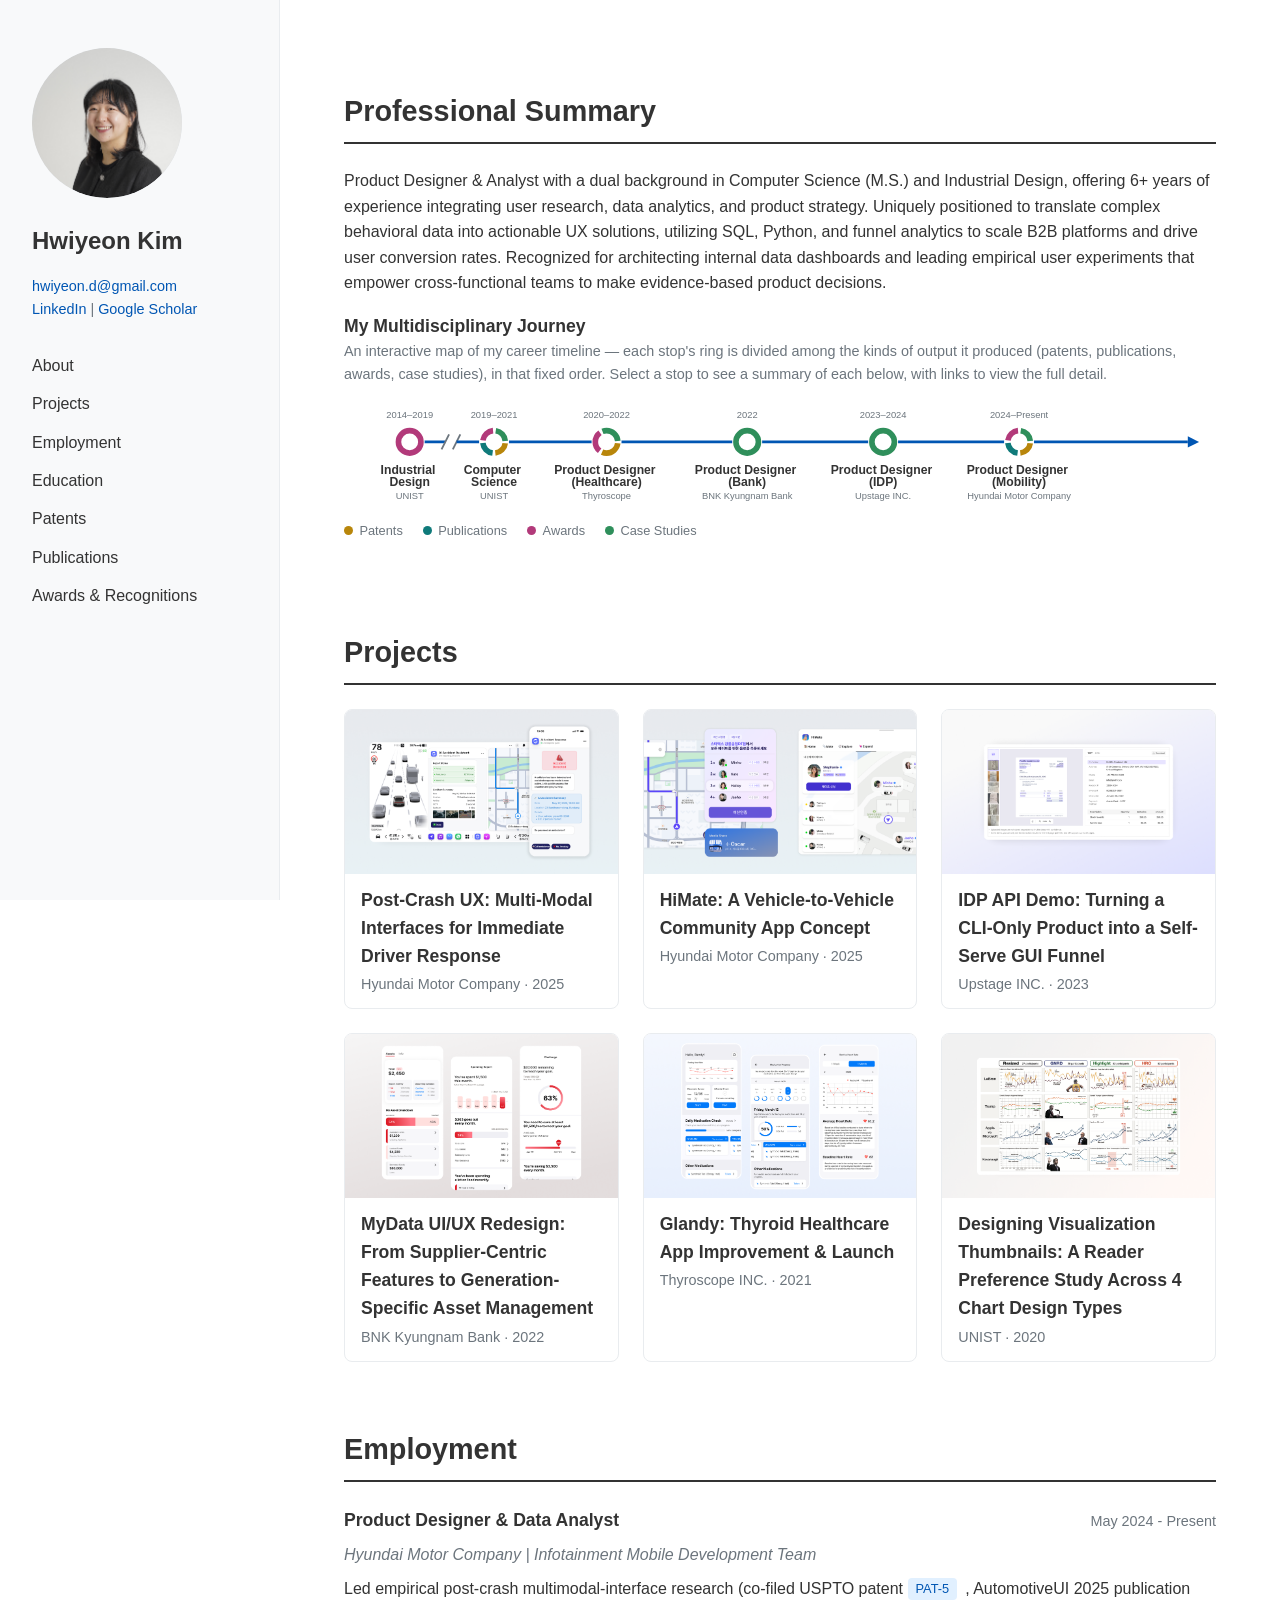
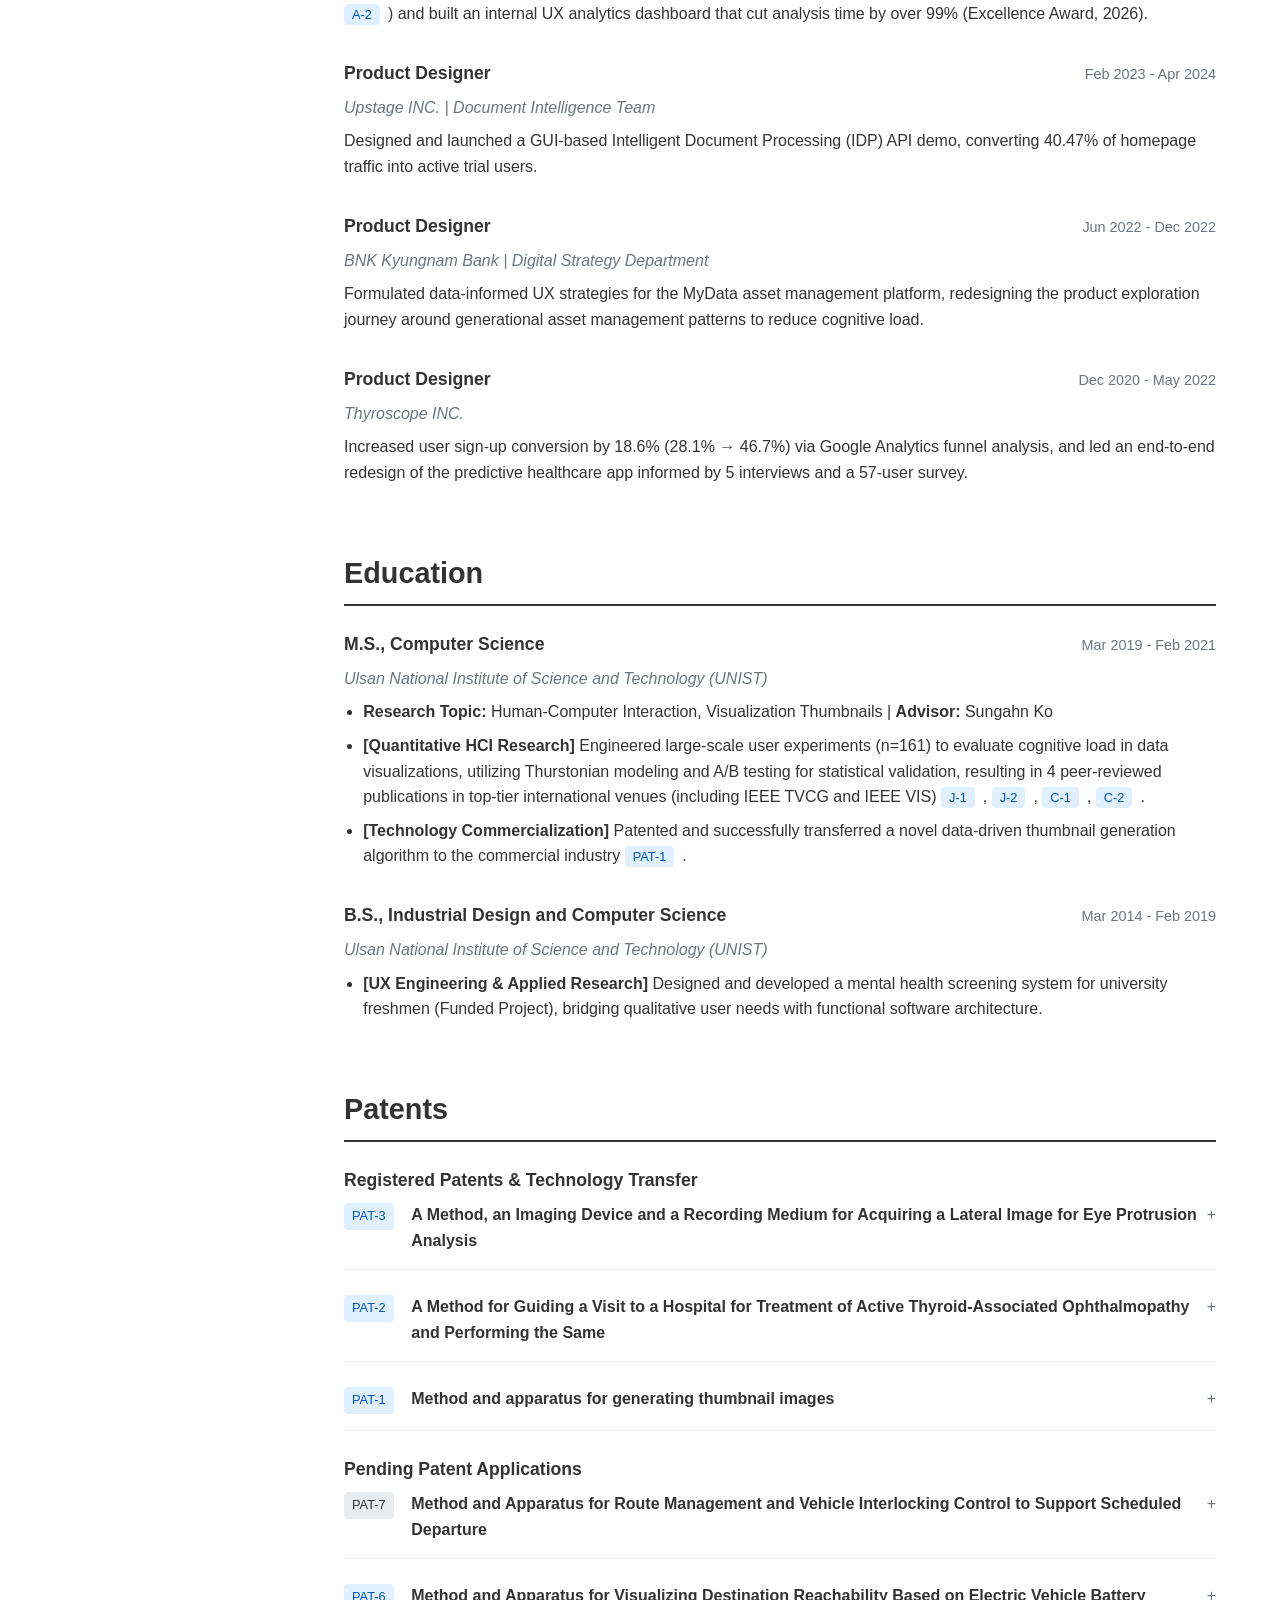
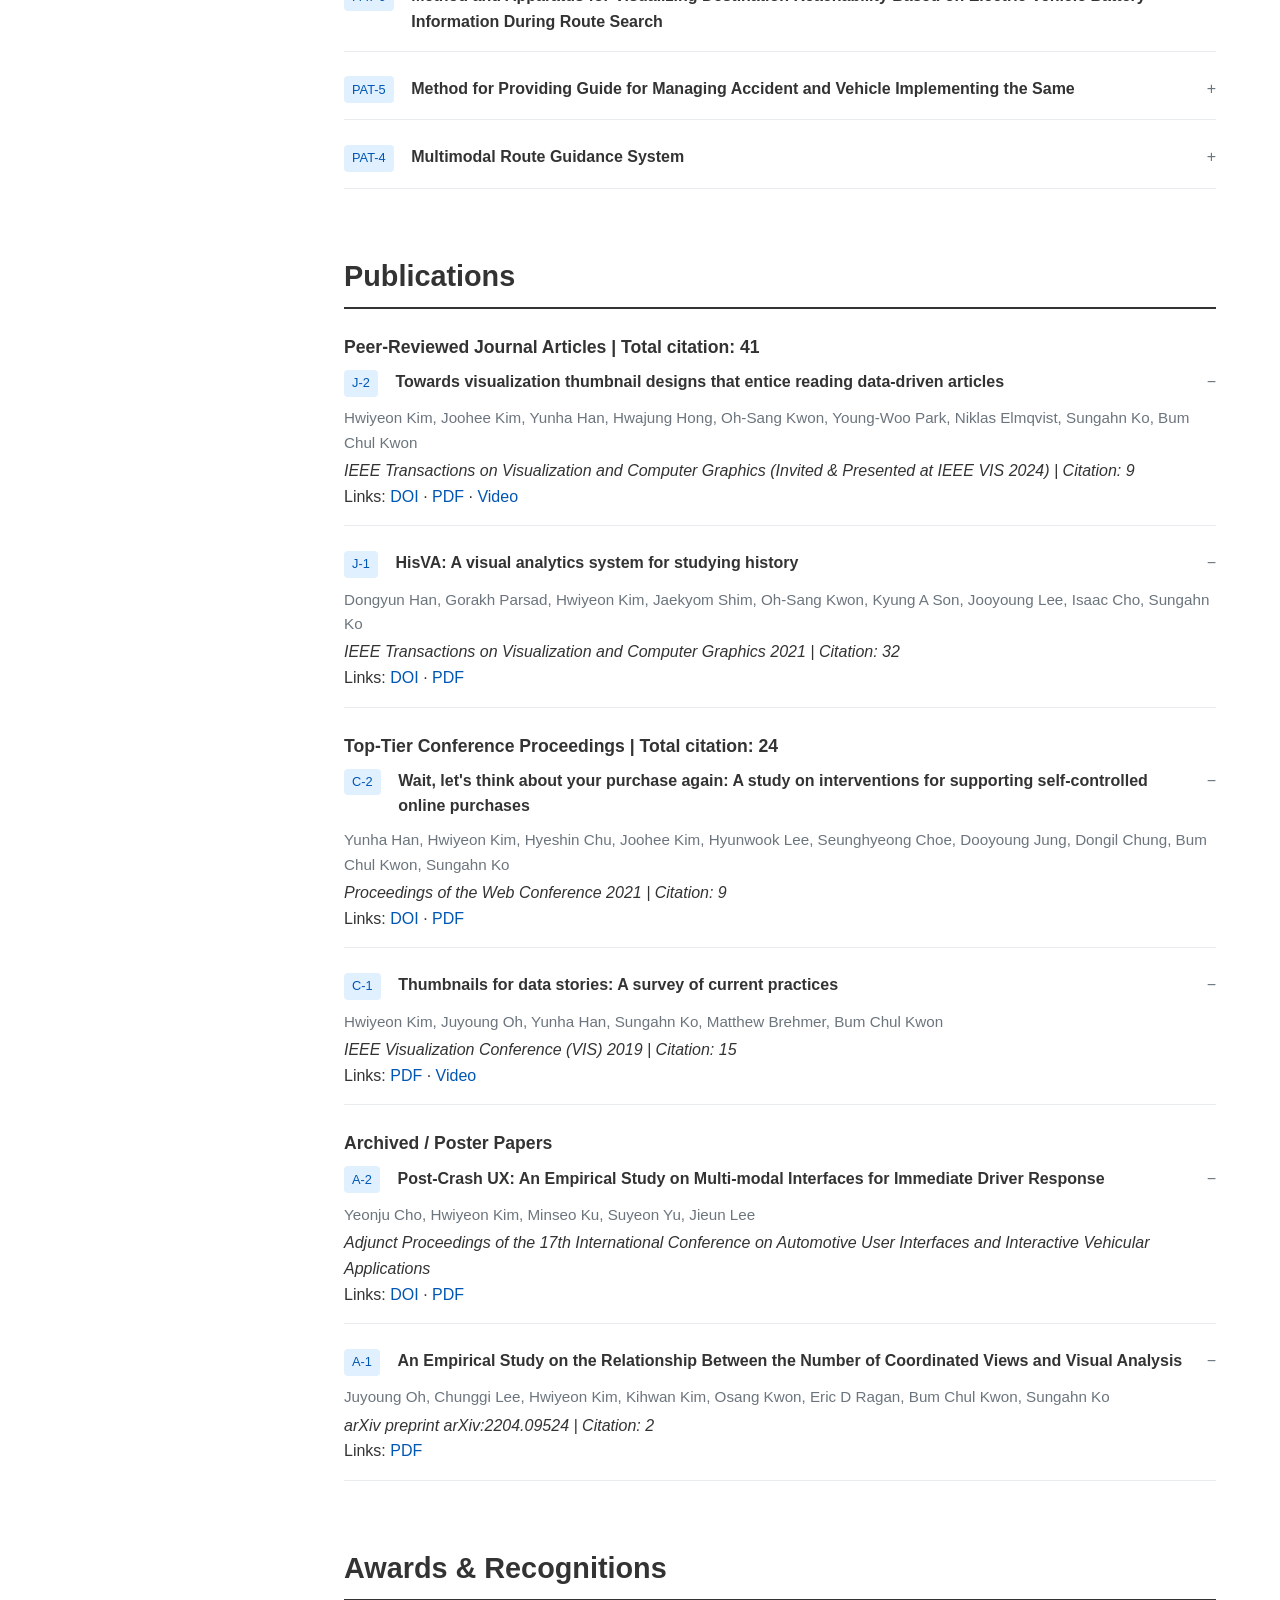
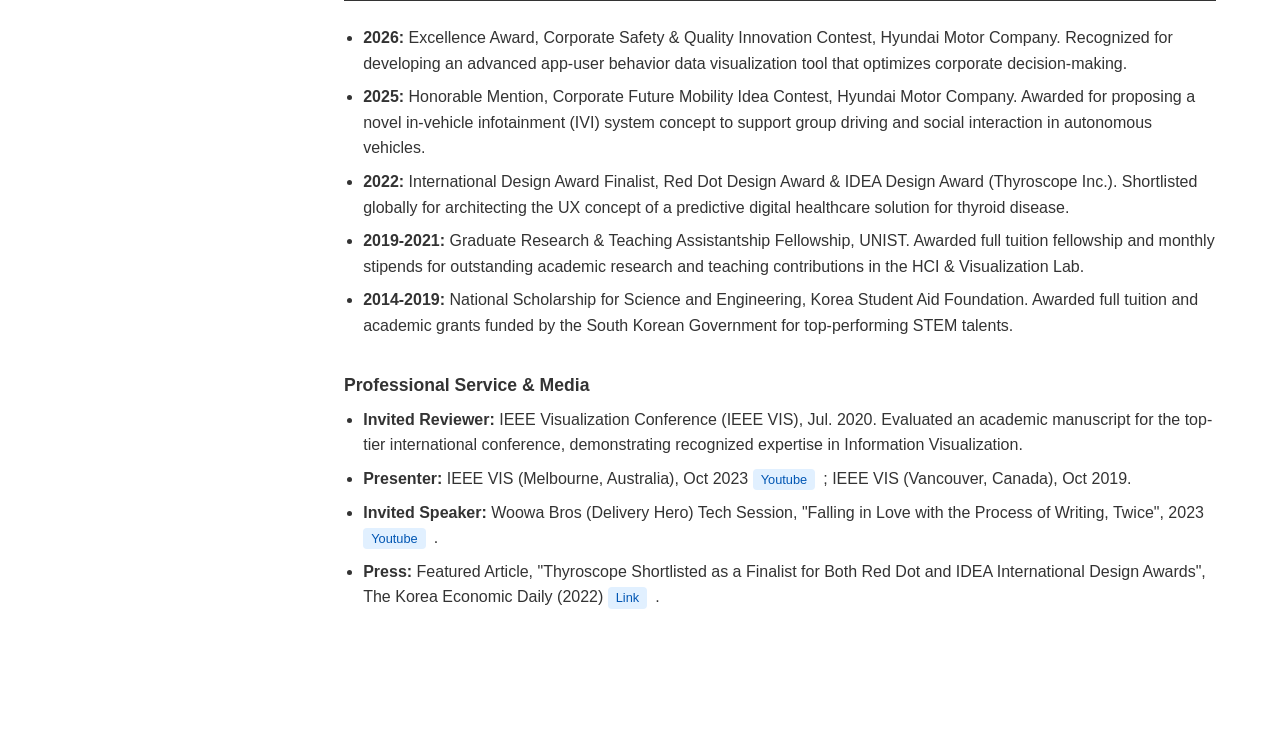
==== index.html @ 2581872d "Restructure journey popup titles and prevent anchor scroll jump Split popup titles into role (bold) " ====
<!DOCTYPE html>
<html lang="en">
<head>
    <meta charset="UTF-8">
    <meta name="viewport" content="width=device-width, initial-scale=1.0">
    <title>Hwiyeon Kim | Portfolio</title>
    <script defer src="https://cloud.umami.is/script.js" data-website-id="4d39ab3d-21ab-4a51-aa59-9d996b50e921"></script>
    <style>
        :root {
            --primary-color: #0056b3;
            --text-color: #333;
            --light-bg: #f8f9fa;
            --border-color: #e9ecef;
            --meta-color: #6c757d;
        }
        html {
            scroll-behavior: smooth;
        }
        body {
            font-family: -apple-system, BlinkMacSystemFont, "Segoe UI", Roboto, "Helvetica Neue", Arial, sans-serif;
            line-height: 1.6;
            color: var(--text-color);
            margin: 0;
            display: flex;
            background-color: #fff;
        }
        a {
            color: var(--primary-color);
            text-decoration: none;
        }
        a:hover {
            text-decoration: underline;
        }
        .sidebar {
            width: 280px;
            position: fixed;
            height: 100vh;
            background: var(--light-bg);
            padding: 3rem 2rem;
            box-sizing: border-box;
            border-right: 1px solid var(--border-color);
            overflow-y: auto;
        }
        .profile-img {
            width: 150px;
            height: 150px;
            border-radius: 50%;
            background-color: #dee2e6;
            margin-bottom: 1.5rem;
            display: flex;
            align-items: center;
            justify-content: center;
            color: #adb5bd;
            font-size: 0.9rem;
            overflow: hidden; /* 추가: 이미지가 둥근 테두리를 벗어나지 않게 함 */
        }
        .sidebar h1 {
            font-size: 1.5rem;
            margin: 0 0 0.5rem 0;
            font-weight: 700;
        }
        .sidebar p {
            color: var(--meta-color);
            font-size: 0.9rem;
            margin-bottom: 2rem;
        }
        .nav-links {
            list-style: none;
            padding: 0;
            margin: 0;
        }
        .nav-links li {
            margin-bottom: 0.8rem;
        }
        .nav-links a {
            color: var(--text-color);
            font-weight: 500;
        }
        .nav-links a:hover {
            color: var(--primary-color);
            text-decoration: none;
        }
        .content {
            margin-left: 280px;
            padding: 4rem;
            max-width: 900px;
        }
        section {
            margin-bottom: 4rem;
        }
        section h2 {
            font-size: 1.8rem;
            border-bottom: 2px solid var(--text-color);
            padding-bottom: 0.5rem;
            margin-bottom: 1.5rem;
            font-weight: 600;
        }
        .item {
            margin-bottom: 2rem;
        }
        .item-header {
            display: flex;
            justify-content: space-between;
            align-items: baseline;
            margin-bottom: 0.5rem;
        }
        .item-title {
            font-weight: 600;
            font-size: 1.1rem;
        }
        .item-date {
            color: var(--meta-color);
            font-size: 0.9rem;
            white-space: nowrap;
        }
        .item-subtitle {
            font-style: italic;
            color: var(--meta-color);
            margin-bottom: 0.5rem;
        }
        ul.bullet-list {
            padding-left: 1.2rem;
            margin-top: 0.5rem;
        }
        ul.bullet-list li {
            margin-bottom: 0.5rem;
        }
        .badge {
            background: #e9ecef;
            color: var(--text-color);
            padding: 0.2rem 0.5rem;
            border-radius: 4px;
            font-size: 0.8rem;
            font-weight: 500;
            margin-right: 0.5rem;
            text-decoration: none;
            white-space: nowrap;
            flex-shrink: 0;
        }
        a.badge {
            background: #e1f0ff;
            color: var(--primary-color);
            cursor: pointer;
            transition: background 0.2s;
        }
        a.badge:hover {
            background: #cce5ff;
            text-decoration: none;
        }
        .publication-title {
            font-weight: 600;
        }
        .publication-authors {
            color: var(--meta-color);
            font-size: 0.95rem;
        }
        .publication-venue {
            font-style: italic;
            margin-top: 0.2rem;
        }
        .portfolio-grid {
            display: grid;
            grid-template-columns: repeat(3, 1fr);
            gap: 1.5rem;
        }
        .portfolio-tile {
            display: block;
            color: inherit;
            text-decoration: none;
            border: 1px solid var(--border-color);
            border-radius: 8px;
            overflow: hidden;
            transition: box-shadow 0.2s, border-color 0.2s;
        }
        .portfolio-tile:hover {
            border-color: var(--primary-color);
            box-shadow: 0 2px 8px rgba(0, 0, 0, 0.08);
            text-decoration: none;
        }
        .portfolio-thumb {
            aspect-ratio: 5 / 3;
            background: var(--light-bg);
        }
        .portfolio-thumb img {
            width: 100%;
            height: 100%;
            object-fit: cover;
            display: block;
        }
        .portfolio-caption {
            padding: 0.75rem 1rem;
        }
        .portfolio-title {
            display: block;
            font-weight: 600;
            font-size: 1.1rem;
        }
        .portfolio-meta {
            display: block;
            color: var(--meta-color);
            font-size: 0.9rem;
            margin-top: 0.2rem;
        }
        section h3 {
            font-size: 1.1rem;
            font-weight: 600;
            margin: 0 0 0.5rem 0;
        }
        .item-summary {
            margin-top: 0.5rem;
            margin-bottom: 0;
        }

        /* Journey diagram */
        .journey-caption {
            color: var(--meta-color);
            font-size: 0.9rem;
            margin-top: -0.5rem;
        }
        .journey-diagram-scroll {
            overflow-x: auto;
            margin: 1.5rem 0 0.75rem;
        }
        .journey-svg {
            display: block;
            width: 100%;
            min-width: 800px;
            height: auto;
        }
        .journey-line {
            stroke: var(--primary-color);
            stroke-width: 3;
        }
        .journey-axis-break {
            stroke: var(--meta-color);
            stroke-width: 2;
        }
        .journey-arrow {
            fill: var(--primary-color);
        }
        .journey-station-label {
            fill: var(--text-color);
            font-size: 13px;
            font-weight: 600;
            font-family: inherit;
        }
        .journey-station-sublabel {
            fill: var(--meta-color);
            font-size: 10px;
            font-family: inherit;
        }
        .journey-station-year {
            fill: var(--meta-color);
            font-size: 10px;
            font-family: inherit;
        }
        .journey-marker-bg {
            fill: #fff;
        }
        .journey-segment {
            fill: none;
            stroke-width: 6;
            transition: transform 0.15s ease;
            transform-box: fill-box;
            transform-origin: center;
        }
        .journey-segment.patents { stroke: #b8860b; }
        .journey-segment.publications { stroke: #0f7a7a; }
        .journey-segment.awards { stroke: #b23a7a; }
        .journey-segment.case-studies { stroke: #2f8f5b; }
        .journey-tab-link {
            cursor: pointer;
        }
        .journey-tab-link:hover .journey-segment,
        .journey-tab-link:focus .journey-segment {
            transform: scale(1.1);
        }
        .journey-legend {
            display: flex;
            flex-wrap: wrap;
            gap: 0.4rem 1.25rem;
            list-style: none;
            padding: 0;
            margin: 0 0 1.5rem;
            font-size: 0.8rem;
            color: var(--meta-color);
        }
        .journey-legend li {
            display: flex;
            align-items: center;
            gap: 0.4rem;
        }
        .journey-legend-swatch {
            width: 9px;
            height: 9px;
            border-radius: 50%;
            display: inline-block;
        }
        .journey-legend-swatch.patents { background: #b8860b; }
        .journey-legend-swatch.publications { background: #0f7a7a; }
        .journey-legend-swatch.awards { background: #b23a7a; }
        .journey-legend-swatch.case-studies { background: #2f8f5b; }
        .journey-popups {
            position: relative;
        }
        .journey-popup {
            display: grid;
            grid-template-rows: 0fr;
            transition: grid-template-rows 0.25s ease;
            scroll-margin: 9999px 0;
        }
        #journey-panel {
            scroll-margin: 9999px 0;
        }
        .journey-popup:target {
            grid-template-rows: 1fr;
            margin-bottom: 1.5rem;
        }
        .journey-popup-inner {
            overflow: hidden;
        }
        .journey-popup-body {
            position: relative;
            background: var(--light-bg);
            border-radius: 6px;
            padding: 1rem 1.25rem;
        }
        .journey-popup-title {
            display: block;
            margin: 0 0 1.1rem;
            padding: 0 1.5rem 0.85rem 0;
            font-size: 1.2rem;
            font-weight: 700;
            border-bottom: 1px solid var(--border-color);
        }
        .journey-popup-meta {
            display: block;
            margin-top: 0.3rem;
            font-size: 0.85rem;
            font-weight: 500;
            color: var(--meta-color);
        }
        .journey-popup-category {
            padding: 1.1rem 0;
            border-top: 1px solid #d8dce1;
        }
        .journey-popup-category:first-of-type {
            padding-top: 0;
            border-top: none;
        }
        .journey-popup-category:last-of-type {
            padding-bottom: 0;
        }
        .journey-popup-category-label {
            display: flex;
            align-items: center;
            gap: 0.4rem;
            margin: 0 0 0.35rem;
            font-weight: 600;
            font-size: 0.85rem;
        }
        .journey-popup-category-text {
            margin: 0 0 0.6rem;
        }
        .journey-popup-category > a.badge {
            display: inline-block;
        }
        .journey-popup-close {
            position: absolute;
            top: 0.6rem;
            right: 0.8rem;
            color: var(--meta-color);
            text-decoration: none;
            font-size: 1.1rem;
            line-height: 1;
        }
        .journey-popup-close:hover,
        .journey-popup-close:focus {
            color: var(--text-color);
        }

        /* Patents / Publications accordions */
        details.item-accordion {
            border-bottom: 1px solid var(--border-color);
            padding-bottom: 1rem;
            margin-bottom: 1.5rem;
        }
        details.item-accordion summary {
            display: flex;
            align-items: baseline;
            gap: 0.6rem;
            cursor: pointer;
            list-style: none;
        }
        details.item-accordion summary::-webkit-details-marker {
            display: none;
        }
        details.item-accordion summary::after {
            content: '\2212';
            margin-left: auto;
            color: var(--meta-color);
            font-size: 1rem;
        }
        details.item-accordion:not([open]) summary::after {
            content: '+';
        }
        .accordion-title {
            font-weight: 600;
        }
        .accordion-body {
            margin-top: 0.6rem;
        }
        @media (max-width: 768px) {
            body {
                flex-direction: column;
            }
            .sidebar {
                width: 100%;
                position: relative;
                height: auto;
                padding: 2rem;
                border-right: none;
                border-bottom: 1px solid var(--border-color);
            }
            .content {
                margin-left: 0;
                padding: 2rem;
            }
            .item-header {
                flex-direction: column;
            }
            .item-date {
                margin-top: 0.2rem;
            }
            .portfolio-grid {
                grid-template-columns: 1fr;
            }
        }
    </style>
</head>
<body>

    <nav class="sidebar">
        <!-- 프로필 이미지 수정 완료 -->
        <div class="profile-img">
            <img src="profile.jpg" alt="Hwiyeon Kim" style="width: 100%; height: 100%; border-radius: 50%; object-fit: cover;">
        </div>
        <h1>Hwiyeon Kim</h1>
        <p>
            <a href="mailto:hwiyeon.d@gmail.com">hwiyeon.d@gmail.com</a><br>
            <a href="https://www.linkedin.com/in/hwiyeon-kate-kim/" target="_blank">LinkedIn</a> | <a href="https://scholar.google.com/citations?user=baz4aOoAAAAJ&hl=ko" target="_blank">Google Scholar</a>
        </p>
        <ul class="nav-links">
            <li><a href="#about">About</a></li>
            <li><a href="#portfolio">Projects</a></li>
            <li><a href="#employment">Employment</a></li>
            <li><a href="#education">Education</a></li>
            <li><a href="#patents">Patents</a></li>
            <li><a href="#publications">Publications</a></li>
            <li><a href="#awards">Awards & Recognitions</a></li>
        </ul>
    </nav>

    <main class="content">
        <!-- ABOUT -->
        <section id="about">
            <h2>Professional Summary</h2>
            <p>
                Product Designer & Analyst with a dual background in Computer Science (M.S.) and Industrial Design, offering 6+ years of experience integrating user research, data analytics, and product strategy. Uniquely positioned to translate complex behavioral data into actionable UX solutions, utilizing SQL, Python, and funnel analytics to scale B2B platforms and drive user conversion rates. Recognized for architecting internal data dashboards and leading empirical user experiments that empower cross-functional teams to make evidence-based product decisions.
            </p>

            <h3>My Multidisciplinary Journey</h3>
            <p class="journey-caption">An interactive map of my career timeline — each stop's ring is divided among the kinds of output it produced (patents, publications, awards, case studies), in that fixed order. Select a stop to see a summary of each below, with links to view the full detail.</p>
            <div class="journey-diagram-scroll">
                <svg class="journey-svg" viewBox="0 0 930 105" role="group" aria-label="Career journey diagram, positioned to scale by year">
                    <line class="journey-line" x1="70" y1="34" x2="108" y2="34"></line>
                    <line class="journey-axis-break" x1="112" y1="26" x2="104" y2="42"></line>
                    <line class="journey-axis-break" x1="124" y1="26" x2="116" y2="42"></line>
                    <line class="journey-line" x1="120" y1="34" x2="900" y2="34"></line>
                    <polygon class="journey-arrow" points="900,28 912,34 900,40"></polygon>

                    <!-- B.S., UNIST: awards -->
                    <text class="journey-station-year" x="70" y="9" text-anchor="middle">2014–2019</text>
                    <text class="journey-station-label" x="70" y="68" text-anchor="middle">
                        <tspan x="70" dy="0">Industrial</tspan>
                        <tspan x="70" dy="13">Design</tspan>
                    </text>
                    <text class="journey-station-sublabel" x="70" y="95" text-anchor="middle">UNIST</text>
                    <circle class="journey-marker-bg" cx="70" cy="34" r="16"></circle>
                    <a class="journey-tab-link" href="#pop-bs">
                        <title>Industrial Design — UNIST (2014–2019) — view details</title>
                        <circle class="journey-segment awards" cx="70" cy="34" r="12"></circle>
                    </a>

                    <!-- M.S., UNIST: patents, publications, awards, case studies -->
                    <text class="journey-station-year" x="160" y="9" text-anchor="middle">2019–2021</text>
                    <text class="journey-station-label" x="160" y="68" text-anchor="middle">
                        <tspan x="160" dy="0">Computer</tspan>
                        <tspan x="160" dy="13">Science</tspan>
                    </text>
                    <text class="journey-station-sublabel" x="160" y="95" text-anchor="middle">UNIST</text>
                    <circle class="journey-marker-bg" cx="160" cy="34" r="16"></circle>
                    <a class="journey-tab-link" href="#pop-ms">
                        <title>Computer Science — UNIST (2019–2021) — view details</title>
                        <circle class="journey-segment patents" cx="160" cy="34" r="12" stroke-dasharray="15.85 59.55" stroke-dashoffset="-1.5"></circle>
                        <circle class="journey-segment publications" cx="160" cy="34" r="12" stroke-dasharray="15.85 59.55" stroke-dashoffset="-20.35"></circle>
                        <circle class="journey-segment awards" cx="160" cy="34" r="12" stroke-dasharray="15.85 59.55" stroke-dashoffset="-39.2"></circle>
                        <circle class="journey-segment case-studies" cx="160" cy="34" r="12" stroke-dasharray="15.85 59.55" stroke-dashoffset="-58.05"></circle>
                    </a>

                    <!-- Thyroscope: patents, awards, case studies -->
                    <text class="journey-station-year" x="280" y="9" text-anchor="middle">2020–2022</text>
                    <text class="journey-station-label" x="280" y="68" text-anchor="middle">
                        <tspan x="280" dy="0">Product Designer</tspan>
                        <tspan x="280" dy="13">(Healthcare)</tspan>
                    </text>
                    <text class="journey-station-sublabel" x="280" y="95" text-anchor="middle">Thyroscope</text>
                    <circle class="journey-marker-bg" cx="280" cy="34" r="16"></circle>
                    <a class="journey-tab-link" href="#pop-thy">
                        <title>Product Designer (Healthcare) — Thyroscope (2020–2022) — view details</title>
                        <circle class="journey-segment patents" cx="280" cy="34" r="12" stroke-dasharray="22.13 53.27" stroke-dashoffset="-1.5"></circle>
                        <circle class="journey-segment awards" cx="280" cy="34" r="12" stroke-dasharray="22.13 53.27" stroke-dashoffset="-26.63"></circle>
                        <circle class="journey-segment case-studies" cx="280" cy="34" r="12" stroke-dasharray="22.13 53.27" stroke-dashoffset="-51.77"></circle>
                    </a>

                    <!-- BNK Kyungnam Bank: case studies only -->
                    <text class="journey-station-year" x="430" y="9" text-anchor="middle">2022</text>
                    <text class="journey-station-label" x="430" y="68" text-anchor="middle">
                        <tspan x="430" dy="0">Product Designer</tspan>
                        <tspan x="430" dy="13">(Bank)</tspan>
                    </text>
                    <text class="journey-station-sublabel" x="430" y="95" text-anchor="middle">BNK Kyungnam Bank</text>
                    <circle class="journey-marker-bg" cx="430" cy="34" r="16"></circle>
                    <a class="journey-tab-link" href="#pop-bnk">
                        <title>Product Designer (Bank) — BNK Kyungnam Bank (2022) — view details</title>
                        <circle class="journey-segment case-studies" cx="430" cy="34" r="12"></circle>
                    </a>

                    <!-- Upstage: case studies only -->
                    <text class="journey-station-year" x="575" y="9" text-anchor="middle">2023–2024</text>
                    <text class="journey-station-label" x="575" y="68" text-anchor="middle">
                        <tspan x="575" dy="0">Product Designer</tspan>
                        <tspan x="575" dy="13">(IDP)</tspan>
                    </text>
                    <text class="journey-station-sublabel" x="575" y="95" text-anchor="middle">Upstage INC.</text>
                    <circle class="journey-marker-bg" cx="575" cy="34" r="16"></circle>
                    <a class="journey-tab-link" href="#pop-ups">
                        <title>Product Designer (IDP) — Upstage INC. (2023–2024) — view details</title>
                        <circle class="journey-segment case-studies" cx="575" cy="34" r="12"></circle>
                    </a>

                    <!-- Hyundai Motor Company: patents, publications, awards, case studies -->
                    <text class="journey-station-year" x="720" y="9" text-anchor="middle">2024–Present</text>
                    <text class="journey-station-label" x="720" y="68" text-anchor="middle">
                        <tspan x="720" dy="0">Product Designer</tspan>
                        <tspan x="720" dy="13">(Mobility)</tspan>
                    </text>
                    <text class="journey-station-sublabel" x="720" y="95" text-anchor="middle">Hyundai Motor Company</text>
                    <circle class="journey-marker-bg" cx="720" cy="34" r="16"></circle>
                    <a class="journey-tab-link" href="#pop-hy">
                        <title>Product Designer (Mobility) — Hyundai Motor Company (2024–Present) — view details</title>
                        <circle class="journey-segment patents" cx="720" cy="34" r="12" stroke-dasharray="15.85 59.55" stroke-dashoffset="-1.5"></circle>
                        <circle class="journey-segment publications" cx="720" cy="34" r="12" stroke-dasharray="15.85 59.55" stroke-dashoffset="-20.35"></circle>
                        <circle class="journey-segment awards" cx="720" cy="34" r="12" stroke-dasharray="15.85 59.55" stroke-dashoffset="-39.2"></circle>
                        <circle class="journey-segment case-studies" cx="720" cy="34" r="12" stroke-dasharray="15.85 59.55" stroke-dashoffset="-58.05"></circle>
                    </a>
                </svg>
            </div>
            <ul class="journey-legend">
                <li><span class="journey-legend-swatch patents"></span>Patents</li>
                <li><span class="journey-legend-swatch publications"></span>Publications</li>
                <li><span class="journey-legend-swatch awards"></span>Awards</li>
                <li><span class="journey-legend-swatch case-studies"></span>Case Studies</li>
            </ul>
            <span id="journey-panel"></span>
            <div class="journey-popups">
                <div class="journey-popup" id="pop-bs">
                    <div class="journey-popup-inner">
                    <div class="journey-popup-body">
                        <a class="journey-popup-close" href="#journey-panel" aria-label="Close">&times;</a>
                        <h4 class="journey-popup-title">Industrial Design<span class="journey-popup-meta">UNIST · 2014–2019</span></h4>
                        <div class="journey-popup-category">
                            <p class="journey-popup-category-label"><span class="journey-legend-swatch awards"></span>Awards</p>
                            <p class="journey-popup-category-text">National Scholarship for Science &amp; Engineering (2014–2019)</p>
                            <a class="badge" href="#awards">View Awards &rarr;</a>
                        </div>
                    </div>
                    </div>
                </div>
                <div class="journey-popup" id="pop-ms">
                    <div class="journey-popup-inner">
                    <div class="journey-popup-body">
                        <a class="journey-popup-close" href="#journey-panel" aria-label="Close">&times;</a>
                        <h4 class="journey-popup-title">Computer Science<span class="journey-popup-meta">UNIST · 2019–2021</span></h4>
                        <div class="journey-popup-category">
                            <p class="journey-popup-category-label"><span class="journey-legend-swatch patents"></span>Patents</p>
                            <p class="journey-popup-category-text">Patent from M.S. research (PAT-1)</p>
                            <a class="badge" href="#patents">View Patents &rarr;</a>
                        </div>
                        <div class="journey-popup-category">
                            <p class="journey-popup-category-label"><span class="journey-legend-swatch publications"></span>Publications</p>
                            <p class="journey-popup-category-text">Publications from M.S. research (J-1, J-2, C-1, C-2)</p>
                            <a class="badge" href="#publications">View Publications &rarr;</a>
                        </div>
                        <div class="journey-popup-category">
                            <p class="journey-popup-category-label"><span class="journey-legend-swatch awards"></span>Awards</p>
                            <p class="journey-popup-category-text">Graduate Research &amp; Teaching Assistantship Fellowship (2019–2021)</p>
                            <a class="badge" href="#awards">View Awards &rarr;</a>
                        </div>
                        <div class="journey-popup-category">
                            <p class="journey-popup-category-label"><span class="journey-legend-swatch case-studies"></span>Case Studies</p>
                            <p class="journey-popup-category-text">Case Study: UNIST Visualization Study</p>
                            <a class="badge" href="projects/unist-visualization-study.html">View Case Study &rarr;</a>
                        </div>
                    </div>
                    </div>
                </div>
                <div class="journey-popup" id="pop-thy">
                    <div class="journey-popup-inner">
                    <div class="journey-popup-body">
                        <a class="journey-popup-close" href="#journey-panel" aria-label="Close">&times;</a>
                        <h4 class="journey-popup-title">Product Designer (Healthcare)<span class="journey-popup-meta">Thyroscope · 2020–2022</span></h4>
                        <div class="journey-popup-category">
                            <p class="journey-popup-category-label"><span class="journey-legend-swatch patents"></span>Patents</p>
                            <p class="journey-popup-category-text">Patents from Thyroscope R&amp;D (PAT-2, PAT-3)</p>
                            <a class="badge" href="#patents">View Patents &rarr;</a>
                        </div>
                        <div class="journey-popup-category">
                            <p class="journey-popup-category-label"><span class="journey-legend-swatch awards"></span>Awards</p>
                            <p class="journey-popup-category-text">Red Dot &amp; IDEA Design Award Finalist (2022)</p>
                            <a class="badge" href="#awards">View Awards &rarr;</a>
                        </div>
                        <div class="journey-popup-category">
                            <p class="journey-popup-category-label"><span class="journey-legend-swatch case-studies"></span>Case Studies</p>
                            <p class="journey-popup-category-text">Case Study: Thyroscope</p>
                            <a class="badge" href="projects/thyroscope.html">View Case Study &rarr;</a>
                        </div>
                    </div>
                    </div>
                </div>
                <div class="journey-popup" id="pop-bnk">
                    <div class="journey-popup-inner">
                    <div class="journey-popup-body">
                        <a class="journey-popup-close" href="#journey-panel" aria-label="Close">&times;</a>
                        <h4 class="journey-popup-title">Product Designer (Bank)<span class="journey-popup-meta">BNK Kyungnam Bank · 2022</span></h4>
                        <div class="journey-popup-category">
                            <p class="journey-popup-category-label"><span class="journey-legend-swatch case-studies"></span>Case Studies</p>
                            <p class="journey-popup-category-text">Case Study: BNK MyData Redesign</p>
                            <a class="badge" href="projects/bnk-mydata-redesign.html">View Case Study &rarr;</a>
                        </div>
                    </div>
                    </div>
                </div>
                <div class="journey-popup" id="pop-ups">
                    <div class="journey-popup-inner">
                    <div class="journey-popup-body">
                        <a class="journey-popup-close" href="#journey-panel" aria-label="Close">&times;</a>
                        <h4 class="journey-popup-title">Product Designer (IDP)<span class="journey-popup-meta">Upstage INC. · 2023–2024</span></h4>
                        <div class="journey-popup-category">
                            <p class="journey-popup-category-label"><span class="journey-legend-swatch case-studies"></span>Case Studies</p>
                            <p class="journey-popup-category-text">Case Study: Upstage IDP Demo</p>
                            <a class="badge" href="projects/upstage-idp-demo.html">View Case Study &rarr;</a>
                        </div>
                    </div>
                    </div>
                </div>
                <div class="journey-popup" id="pop-hy">
                    <div class="journey-popup-inner">
                    <div class="journey-popup-body">
                        <a class="journey-popup-close" href="#journey-panel" aria-label="Close">&times;</a>
                        <h4 class="journey-popup-title">Product Designer (Mobility)<span class="journey-popup-meta">Hyundai Motor Company · 2024–Present</span></h4>
                        <div class="journey-popup-category">
                            <p class="journey-popup-category-label"><span class="journey-legend-swatch patents"></span>Patents</p>
                            <p class="journey-popup-category-text">Patents from Hyundai R&amp;D (PAT-4 – PAT-7)</p>
                            <a class="badge" href="#patents">View Patents &rarr;</a>
                        </div>
                        <div class="journey-popup-category">
                            <p class="journey-popup-category-label"><span class="journey-legend-swatch publications"></span>Publications</p>
                            <p class="journey-popup-category-text">Publication: AutomotiveUI 2025 (A-2)</p>
                            <a class="badge" href="#publications">View Publications &rarr;</a>
                        </div>
                        <div class="journey-popup-category">
                            <p class="journey-popup-category-label"><span class="journey-legend-swatch awards"></span>Awards</p>
                            <p class="journey-popup-category-text">Excellence Award (2026) &amp; Honorable Mention (2025)</p>
                            <a class="badge" href="#awards">View Awards &rarr;</a>
                        </div>
                        <div class="journey-popup-category">
                            <p class="journey-popup-category-label"><span class="journey-legend-swatch case-studies"></span>Case Studies</p>
                            <p class="journey-popup-category-text">Case Studies: Post-Crash UX &amp; HiMate</p>
                            <a class="badge" href="#portfolio">View Portfolio &rarr;</a>
                        </div>
                    </div>
                    </div>
                </div>
            </div>
        </section>

        <!-- PORTFOLIO -->
        <section id="portfolio">
            <h2>Projects</h2>
            <div class="portfolio-grid">
                <a class="portfolio-tile" href="projects/hyundai-post-crash.html">
                    <div class="portfolio-thumb">
                        <img src="portfolio/1.png" alt="Post-Crash UX multi-modal interface concept thumbnail">
                    </div>
                    <div class="portfolio-caption">
                        <span class="portfolio-title">Post-Crash UX: Multi-Modal Interfaces for Immediate Driver Response</span>
                        <span class="portfolio-meta">Hyundai Motor Company · 2025</span>
                    </div>
                </a>
                <a class="portfolio-tile" href="projects/hyundai-competition-award.html">
                    <div class="portfolio-thumb">
                        <img src="portfolio/3.png" alt="HiMate vehicle-to-vehicle community app concept thumbnail">
                    </div>
                    <div class="portfolio-caption">
                        <span class="portfolio-title">HiMate: A Vehicle-to-Vehicle Community App Concept</span>
                        <span class="portfolio-meta">Hyundai Motor Company · 2025</span>
                    </div>
                </a>
                <a class="portfolio-tile" href="projects/upstage-idp-demo.html">
                    <div class="portfolio-thumb">
                        <img src="portfolio/4.png" alt="Upstage IDP API demo redesign thumbnail">
                    </div>
                    <div class="portfolio-caption">
                        <span class="portfolio-title">IDP API Demo: Turning a CLI-Only Product into a Self-Serve GUI Funnel</span>
                        <span class="portfolio-meta">Upstage INC. · 2023</span>
                    </div>
                </a>
                <a class="portfolio-tile" href="projects/bnk-mydata-redesign.html">
                    <div class="portfolio-thumb">
                        <img src="portfolio/5.png" alt="BNK MyData UI/UX redesign thumbnail">
                    </div>
                    <div class="portfolio-caption">
                        <span class="portfolio-title">MyData UI/UX Redesign: From Supplier-Centric Features to Generation-Specific Asset Management</span>
                        <span class="portfolio-meta">BNK Kyungnam Bank · 2022</span>
                    </div>
                </a>
                <a class="portfolio-tile" href="projects/thyroscope.html">
                    <div class="portfolio-thumb">
                        <img src="portfolio/6.png" alt="Glandy thyroid healthcare app improvement thumbnail">
                    </div>
                    <div class="portfolio-caption">
                        <span class="portfolio-title">Glandy: Thyroid Healthcare App Improvement &amp; Launch</span>
                        <span class="portfolio-meta">Thyroscope INC. · 2021</span>
                    </div>
                </a>
                <a class="portfolio-tile" href="projects/unist-visualization-study.html">
                    <div class="portfolio-thumb">
                        <img src="portfolio/8.png" alt="Visualization thumbnail design study chart types thumbnail">
                    </div>
                    <div class="portfolio-caption">
                        <span class="portfolio-title">Designing Visualization Thumbnails: A Reader Preference Study Across 4 Chart Design Types</span>
                        <span class="portfolio-meta">UNIST · 2020</span>
                    </div>
                </a>
            </div>
        </section>

        <!-- EMPLOYMENT -->
        <section id="employment">
            <h2>Employment</h2>

            <div class="item">
                <div class="item-header">
                    <span class="item-title">Product Designer & Data Analyst</span>
                    <span class="item-date">May 2024 - Present</span>
                </div>
                <div class="item-subtitle">Hyundai Motor Company | Infotainment Mobile Development Team</div>
                <p class="item-summary">Led empirical post-crash multimodal-interface research (co-filed USPTO patent <a href="#PAT-5" class="badge">PAT-5</a>, AutomotiveUI 2025 publication <a href="#A-2" class="badge">A-2</a>) and built an internal UX analytics dashboard that cut analysis time by over 99% (Excellence Award, 2026).</p>
            </div>

            <div class="item">
                <div class="item-header">
                    <span class="item-title">Product Designer</span>
                    <span class="item-date">Feb 2023 - Apr 2024</span>
                </div>
                <div class="item-subtitle">Upstage INC. | Document Intelligence Team</div>
                <p class="item-summary">Designed and launched a GUI-based Intelligent Document Processing (IDP) API demo, converting 40.47% of homepage traffic into active trial users.</p>
            </div>

            <div class="item">
                <div class="item-header">
                    <span class="item-title">Product Designer</span>
                    <span class="item-date">Jun 2022 - Dec 2022</span>
                </div>
                <div class="item-subtitle">BNK Kyungnam Bank | Digital Strategy Department</div>
                <p class="item-summary">Formulated data-informed UX strategies for the MyData asset management platform, redesigning the product exploration journey around generational asset management patterns to reduce cognitive load.</p>
            </div>

            <div class="item">
                <div class="item-header">
                    <span class="item-title">Product Designer</span>
                    <span class="item-date">Dec 2020 - May 2022</span>
                </div>
                <div class="item-subtitle">Thyroscope INC.</div>
                <p class="item-summary">Increased user sign-up conversion by 18.6% (28.1% &rarr; 46.7%) via Google Analytics funnel analysis, and led an end-to-end redesign of the predictive healthcare app informed by 5 interviews and a 57-user survey.</p>
            </div>
        </section>

        <!-- EDUCATION -->
        <section id="education">
            <h2>Education</h2>
            
            <div class="item">
                <div class="item-header">
                    <span class="item-title">M.S., Computer Science</span>
                    <span class="item-date">Mar 2019 - Feb 2021</span>
                </div>
                <div class="item-subtitle">Ulsan National Institute of Science and Technology (UNIST)</div>
                <ul class="bullet-list">
                    <li><strong>Research Topic:</strong> Human-Computer Interaction, Visualization Thumbnails | <strong>Advisor:</strong> Sungahn Ko</li>
                    <li><strong>[Quantitative HCI Research]</strong> Engineered large-scale user experiments (n=161) to evaluate cognitive load in data visualizations, utilizing Thurstonian modeling and A/B testing for statistical validation, resulting in 4 peer-reviewed publications in top-tier international venues (including IEEE TVCG and IEEE VIS) <a href="#J-1" class="badge">J-1</a>, <a href="#J-2" class="badge">J-2</a>, <a href="#C-1" class="badge">C-1</a>, <a href="#C-2" class="badge">C-2</a>.</li>
                    <li><strong>[Technology Commercialization]</strong> Patented and successfully transferred a novel data-driven thumbnail generation algorithm to the commercial industry <a href="#PAT-1" class="badge">PAT-1</a>.</li>
                </ul>
            </div>

            <div class="item">
                <div class="item-header">
                    <span class="item-title">B.S., Industrial Design and Computer Science</span>
                    <span class="item-date">Mar 2014 - Feb 2019</span>
                </div>
                <div class="item-subtitle">Ulsan National Institute of Science and Technology (UNIST)</div>
                <ul class="bullet-list">
                    <li><strong>[UX Engineering & Applied Research]</strong> Designed and developed a mental health screening system for university freshmen (Funded Project), bridging qualitative user needs with functional software architecture.</li>
                </ul>
            </div>
        </section>

        <!-- PATENTS -->
        <section id="patents">
            <h2>Patents</h2>
            
            <h3>Registered Patents & Technology Transfer</h3>
            <details class="item-accordion" id="PAT-3">
                <summary><a class="badge" href="https://www.patentguru.com/KR102477699B1" target="_blank">PAT-3</a> <span class="accordion-title">A Method, an Imaging Device and a Recording Medium for Acquiring a Lateral Image for Eye Protrusion Analysis</span></summary>
                <div class="accordion-body">
                    <span class="item-meta">Inventors: Gyubo Shin, Jaemin Park, Jongchan Kim, Yoonwon Tak, Hwiyeon Kim, Eunyoung Shim | Assignee: Thyroscope INC. (No. 1024776990000)</span>
                </div>
            </details>

            <details class="item-accordion" id="PAT-2">
                <summary><a class="badge" href="https://patents.google.com/?q=(A+Method+for+Guiding+a+Visit+to+a+Hospital+for+Treatment+of+Active+Thyroid-Associated+Ophthalmopathy+and+Performing+the+Same)" target="_blank">PAT-2</a> <span class="accordion-title">A Method for Guiding a Visit to a Hospital for Treatment of Active Thyroid-Associated Ophthalmopathy and Performing the Same</span></summary>
                <div class="accordion-body">
                    <span class="item-meta">Inventors: Hwiyeon Kim, Yoonwon Tak, Eunyoung Sim, Gyubo Shin, Jaemin Park | Assignee: Thyroscope INC. (No. 1029214450000)</span>
                </div>
            </details>

            <details class="item-accordion" id="PAT-1">
                <summary><a class="badge" href="https://patents.google.com/?q=(Method+and+apparatus+for+generating+thumbnail+images)&inventor=Sungahn+Ko" target="_blank">PAT-1</a> <span class="accordion-title">Method and apparatus for generating thumbnail images</span></summary>
                <div class="accordion-body">
                    <span class="item-meta">Inventors: Sungahn Ko, Hwiyeon Kim | Assignee: UNIST (No. 1024243420000)</span><br>
                    <span class="item-meta"><em>*Technology Transfer & Commercialization Success (Transferred to Upit Korea Co., Ltd. on November 10, 2025)</em></span>
                </div>
            </details>

            <h3>Pending Patent Applications</h3>
            <details class="item-accordion" id="PAT-7">
                <summary><span class="badge">PAT-7</span> <span class="accordion-title">Method and Apparatus for Route Management and Vehicle Interlocking Control to Support Scheduled Departure</span></summary>
                <div class="accordion-body">
                    <span class="item-meta">Inventor: Hwiyeon Kim | Assignee: Hyundai Motor Company (In Preparation for Filing)</span>
                </div>
            </details>

            <details class="item-accordion" id="PAT-6">
                <summary><a class="badge" href="https://patents.google.com/?q=KR1020260116848" target="_blank">PAT-6</a> <span class="accordion-title">Method and Apparatus for Visualizing Destination Reachability Based on Electric Vehicle Battery Information During Route Search</span></summary>
                <div class="accordion-body">
                    <span class="item-meta">Inventor: Hwiyeon Kim | Assignee: Hyundai Motor Company (No. KR1020260116848)</span>
                </div>
            </details>

            <details class="item-accordion" id="PAT-5">
                <summary><a class="badge" href="https://patents.google.com/?q=KR1020250192604" target="_blank">PAT-5</a> <span class="accordion-title">Method for Providing Guide for Managing Accident and Vehicle Implementing the Same</span></summary>
                <div class="accordion-body">
                    <span class="item-meta">Inventors: Yeonju Cho, Youngwang Park, Hwiyeon Kim | Assignee: Hyundai Motor Company (No. KR1020250192604)</span><br>
                    <span class="item-meta"><em>*Co-filed internationally with the U.S. Patent and Trademark Office (USPTO, Case No. 26-0480-US)</em></span>
                </div>
            </details>

            <details class="item-accordion" id="PAT-4">
                <summary><a class="badge" href="https://patents.google.com/?q=KR1020260103550" target="_blank">PAT-4</a> <span class="accordion-title">Multimodal Route Guidance System</span></summary>
                <div class="accordion-body">
                    <span class="item-meta">Inventors: Yeonju Cho, Hwiyeon Kim | Assignee: Hyundai Motor Company (No. KR1020240197153, Public/Open No. 1020260103550)</span>
                </div>
            </details>
        </section>

        <!-- PUBLICATIONS -->
        <section id="publications">
            <h2>Publications</h2>
            
            <h3>Peer-Reviewed Journal Articles <span class="item-meta">| Total citation: 41</span></h3>
            <details class="item-accordion" id="J-2" open>
                <summary><a class="badge" href="https://pure.kaist.ac.kr/en/publications/towards-visualization-thumbnail-designs-that-entice-reading-data-" target="_blank">J-2</a> <span class="accordion-title">Towards visualization thumbnail designs that entice reading data-driven articles</span></summary>
                <div class="accordion-body">
                    <div class="publication-authors">Hwiyeon Kim, Joohee Kim, Yunha Han, Hwajung Hong, Oh-Sang Kwon, Young-Woo Park, Niklas Elmqvist, Sungahn Ko, Bum Chul Kwon</div>
                    <div class="publication-venue">IEEE Transactions on Visualization and Computer Graphics (Invited & Presented at IEEE VIS 2024) | Citation: 9</div>
                    <div class="item-meta">Links: <a href="https://ieeexplore.ieee.org/document/10130316" target="_blank">DOI</a> · <a href="https://arxiv.org/pdf/2305.17051" target="_blank">PDF</a> · <a href="https://www.youtube.com/watch?v=0zHERZNI6NY" target="_blank">Video</a></div>
                </div>
            </details>

            <details class="item-accordion" id="J-1" open>
                <summary><a class="badge" href="https://www.semanticscholar.org/paper/HisVA%3A-A-Visual-Analytics-System-for-Studying-Han-Parsad/dc4902fafe27d24e8bc26a239a0dbc227b00bbbf" target="_blank">J-1</a> <span class="accordion-title">HisVA: A visual analytics system for studying history</span></summary>
                <div class="accordion-body">
                    <div class="publication-authors">Dongyun Han, Gorakh Parsad, Hwiyeon Kim, Jaekyom Shim, Oh-Sang Kwon, Kyung A Son, Jooyoung Lee, Isaac Cho, Sungahn Ko</div>
                    <div class="publication-venue">IEEE Transactions on Visualization and Computer Graphics 2021 | Citation: 32</div>
                    <div class="item-meta">Links: <a href="https://ieeexplore.ieee.org/abstract/document/9447222" target="_blank">DOI</a> · <a href="https://arxiv.org/pdf/2106.00764" target="_blank">PDF</a></div>
                </div>
            </details>

            <h3>Top-Tier Conference Proceedings <span class="item-meta">| Total citation: 24</span></h3>
            <details class="item-accordion" id="C-2" open>
                <summary><a class="badge" href="https://www.bckwon.com/pdf/purchase.pdf" target="_blank">C-2</a> <span class="accordion-title">Wait, let's think about your purchase again: A study on interventions for supporting self-controlled online purchases</span></summary>
                <div class="accordion-body">
                    <div class="publication-authors">Yunha Han, Hwiyeon Kim, Hyeshin Chu, Joohee Kim, Hyunwook Lee, Seunghyeong Choe, Dooyoung Jung, Dongil Chung, Bum Chul Kwon, Sungahn Ko</div>
                    <div class="publication-venue">Proceedings of the Web Conference 2021 | Citation: 9</div>
                    <div class="item-meta">Links: <a href="https://dl.acm.org/doi/abs/10.1145/3442381.3450021" target="_blank">DOI</a> · <a href="https://dl.acm.org/doi/pdf/10.1145/3442381.3450021" target="_blank">PDF</a></div>
                </div>
            </details>

            <details class="item-accordion" id="C-1" open>
                <summary><a class="badge" href="https://www.semanticscholar.org/paper/Thumbnails-for-Data-Stories%3A-A-Survey-of-Current-Kim-Oh/25a3504ff7660800648caacaa6281311c58fa8e3" target="_blank">C-1</a> <span class="accordion-title">Thumbnails for data stories: A survey of current practices</span></summary>
                <div class="accordion-body">
                    <div class="publication-authors">Hwiyeon Kim, Juyoung Oh, Yunha Han, Sungahn Ko, Matthew Brehmer, Bum Chul Kwon</div>
                    <div class="publication-venue">IEEE Visualization Conference (VIS) 2019 | Citation: 15</div>
                    <div class="item-meta">Links: <a href="https://arxiv.org/pdf/1908.06922" target="_blank">PDF</a> · <a href="https://www.bckwon.com/vid/thumbnails.mp4" target="_blank">Video</a></div>
                </div>
            </details>

            <h3>Archived / Poster Papers</h3>
            <details class="item-accordion" id="A-2" open>
                <summary><a class="badge" href="https://scholar.google.com/scholar?q=Post-Crash+UX%3A+An+Empirical+Study+on+Multi-modal+Interfaces+for+Immediate+Driver+Response" target="_blank">A-2</a> <span class="accordion-title">Post-Crash UX: An Empirical Study on Multi-modal Interfaces for Immediate Driver Response</span></summary>
                <div class="accordion-body">
                    <div class="publication-authors">Yeonju Cho, Hwiyeon Kim, Minseo Ku, Suyeon Yu, Jieun Lee</div>
                    <div class="publication-venue">Adjunct Proceedings of the 17th International Conference on Automotive User Interfaces and Interactive Vehicular Applications</div>
                    <div class="item-meta">Links: <a href="https://dl.acm.org/doi/full/10.1145/3744335.3758486" target="_blank">DOI</a> · <a href="https://dl.acm.org/doi/pdf/10.1145/3744335.3758486" target="_blank">PDF</a></div>
                </div>
            </details>

            <details class="item-accordion" id="A-1" open>
                <summary><a class="badge" href="https://arxiv.org/abs/2204.09524" target="_blank">A-1</a> <span class="accordion-title">An Empirical Study on the Relationship Between the Number of Coordinated Views and Visual Analysis</span></summary>
                <div class="accordion-body">
                    <div class="publication-authors">Juyoung Oh, Chunggi Lee, Hwiyeon Kim, Kihwan Kim, Osang Kwon, Eric D Ragan, Bum Chul Kwon, Sungahn Ko</div>
                    <div class="publication-venue">arXiv preprint arXiv:2204.09524 | Citation: 2</div>
                    <div class="item-meta">Links: <a href="https://arxiv.org/pdf/2204.09524" target="_blank">PDF</a></div>
                </div>
            </details>
        </section>

        <!-- AWARDS -->
        <section id="awards">
            <h2>Awards & Recognitions</h2>
            <ul class="bullet-list">
                <li><strong>2026:</strong> Excellence Award, Corporate Safety & Quality Innovation Contest, Hyundai Motor Company. Recognized for developing an advanced app-user behavior data visualization tool that optimizes corporate decision-making.</li>
                <li><strong>2025:</strong> Honorable Mention, Corporate Future Mobility Idea Contest, Hyundai Motor Company. Awarded for proposing a novel in-vehicle infotainment (IVI) system concept to support group driving and social interaction in autonomous vehicles.</li>
                <li><strong>2022:</strong> International Design Award Finalist, Red Dot Design Award & IDEA Design Award (Thyroscope Inc.). Shortlisted globally for architecting the UX concept of a predictive digital healthcare solution for thyroid disease.</li>
                <li><strong>2019-2021:</strong> Graduate Research & Teaching Assistantship Fellowship, UNIST. Awarded full tuition fellowship and monthly stipends for outstanding academic research and teaching contributions in the HCI & Visualization Lab.</li>
                <li><strong>2014-2019:</strong> National Scholarship for Science and Engineering, Korea Student Aid Foundation. Awarded full tuition and academic grants funded by the South Korean Government for top-performing STEM talents.</li>
            </ul>
            
            <h3 style="margin-top:2rem;">Professional Service & Media</h3>
            <ul class="bullet-list">
                <li><strong>Invited Reviewer:</strong> IEEE Visualization Conference (IEEE VIS), Jul. 2020. Evaluated an academic manuscript for the top-tier international conference, demonstrating recognized expertise in Information Visualization.</li>
                <li><strong>Presenter:</strong> IEEE VIS (Melbourne, Australia), Oct 2023 <a href="https://www.youtube.com/watch?v=0zHERZNI6NY" target="_blank" class="badge">Youtube</a>; IEEE VIS (Vancouver, Canada), Oct 2019.</li>
                <li><strong>Invited Speaker:</strong> Woowa Bros (Delivery Hero) Tech Session, "Falling in Love with the Process of Writing, Twice", 2023 <a href="https://www.youtube.com/live/vub_peyogJY?t=2242s" target="_blank" class="badge">Youtube</a>.</li>
                <li><strong>Press:</strong> Featured Article, "Thyroscope Shortlisted as a Finalist for Both Red Dot and IDEA International Design Awards", The Korea Economic Daily (2022) <a href="https://www.hankyung.com/article/202205185100h" target="_blank" class="badge">Link</a>.</li>
            </ul>
        </section>

    </main>

</body>
</html>
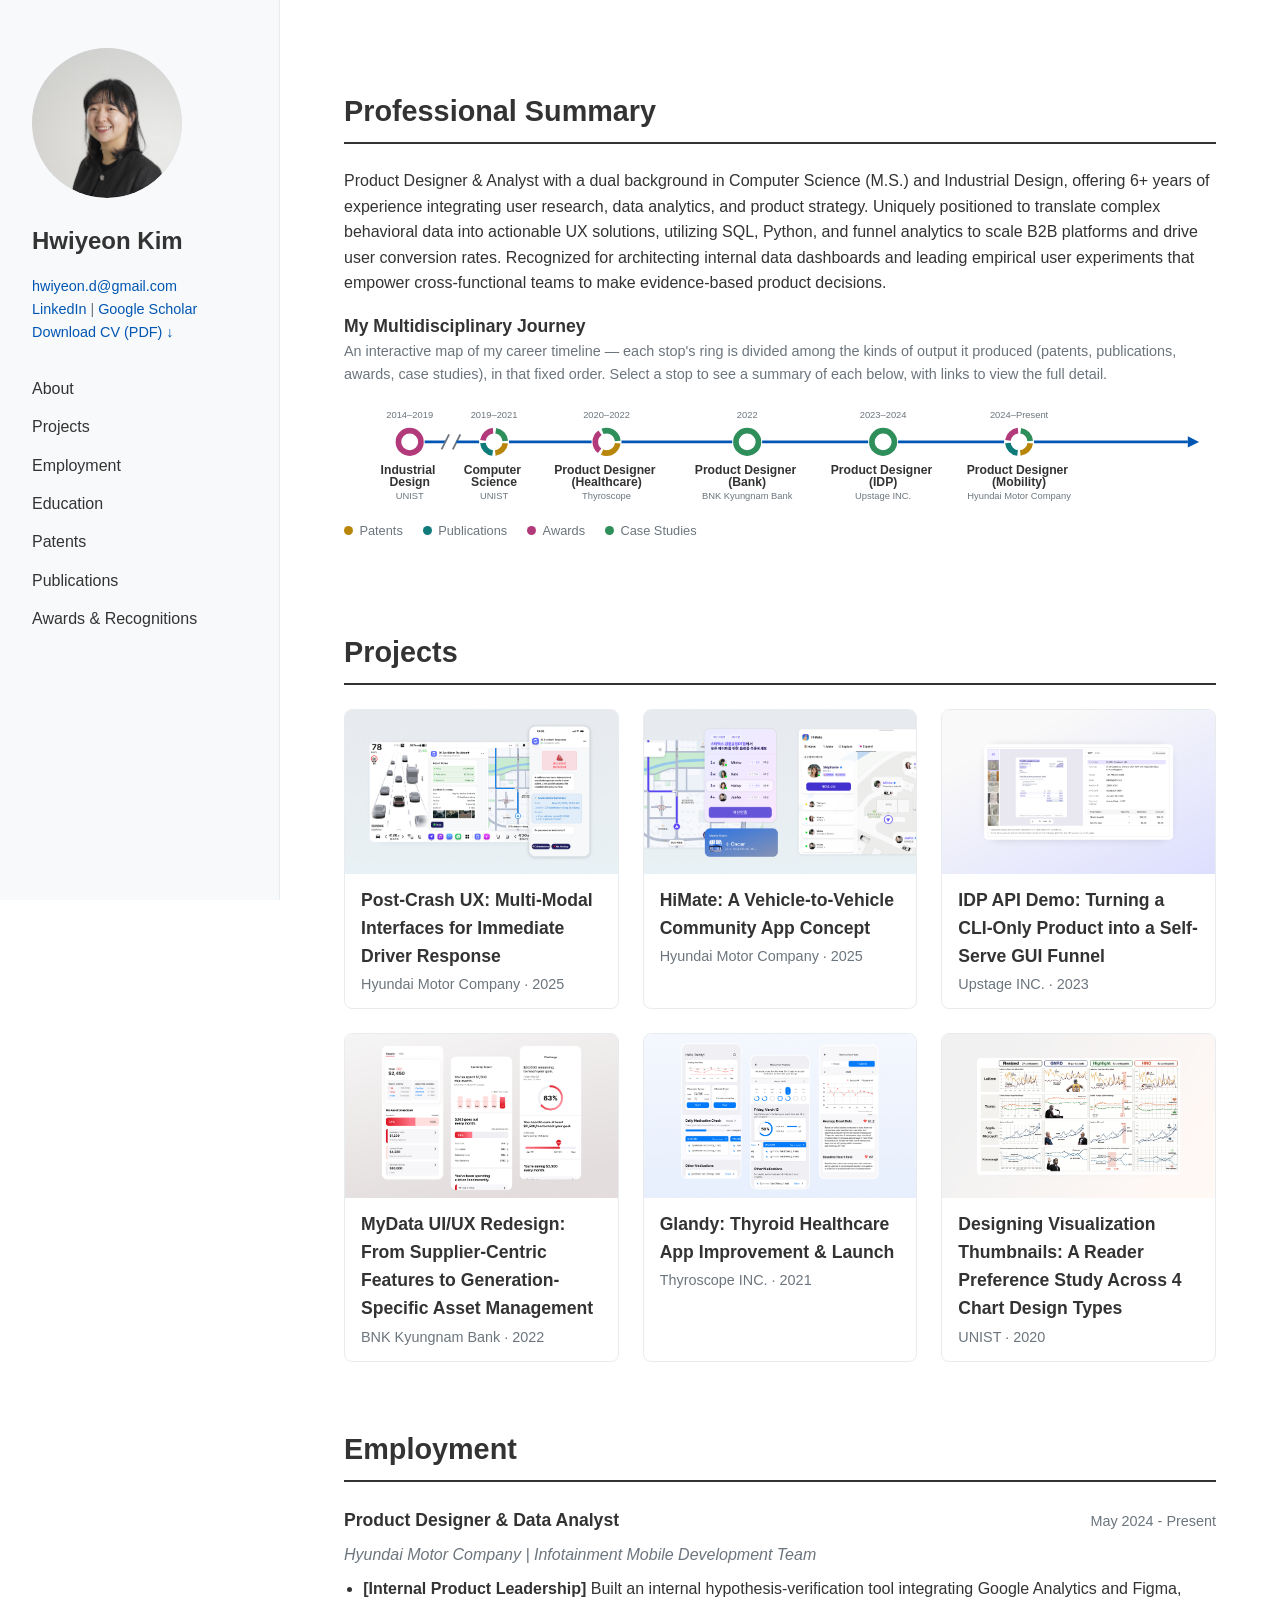
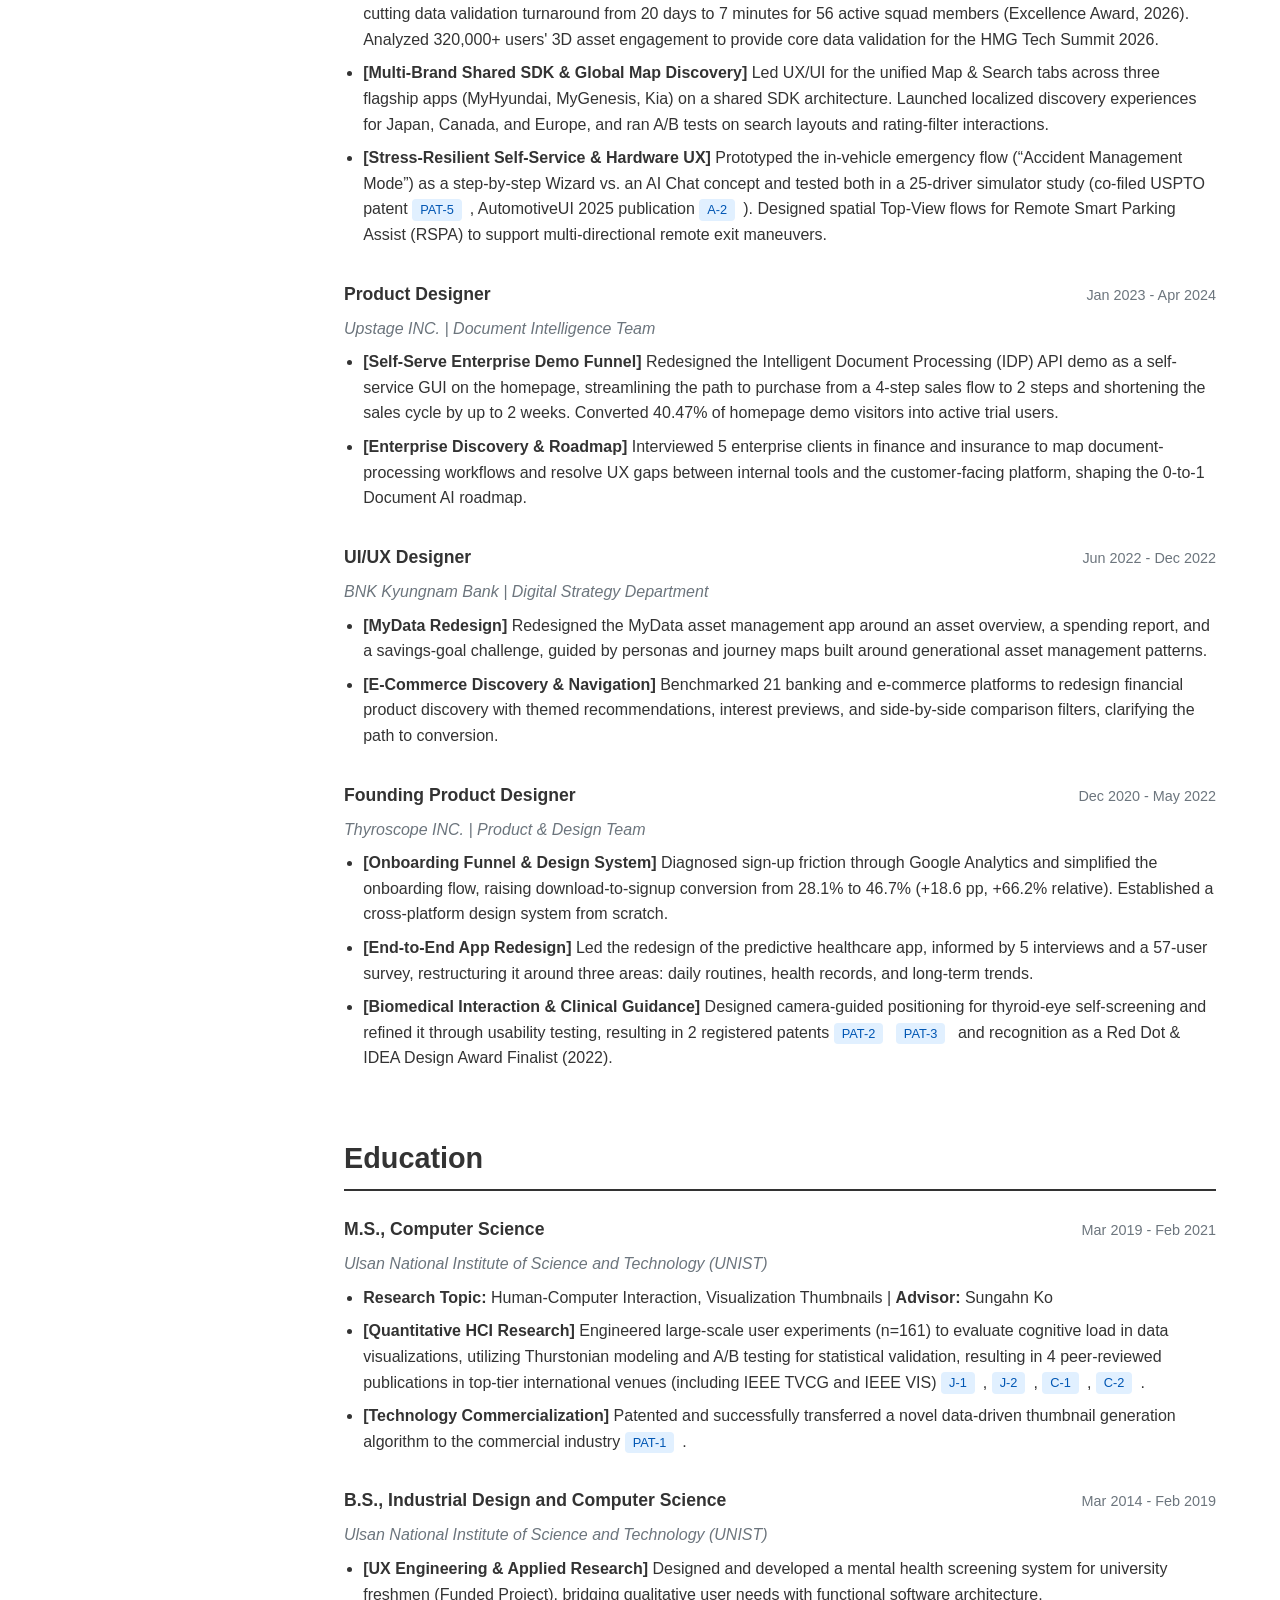
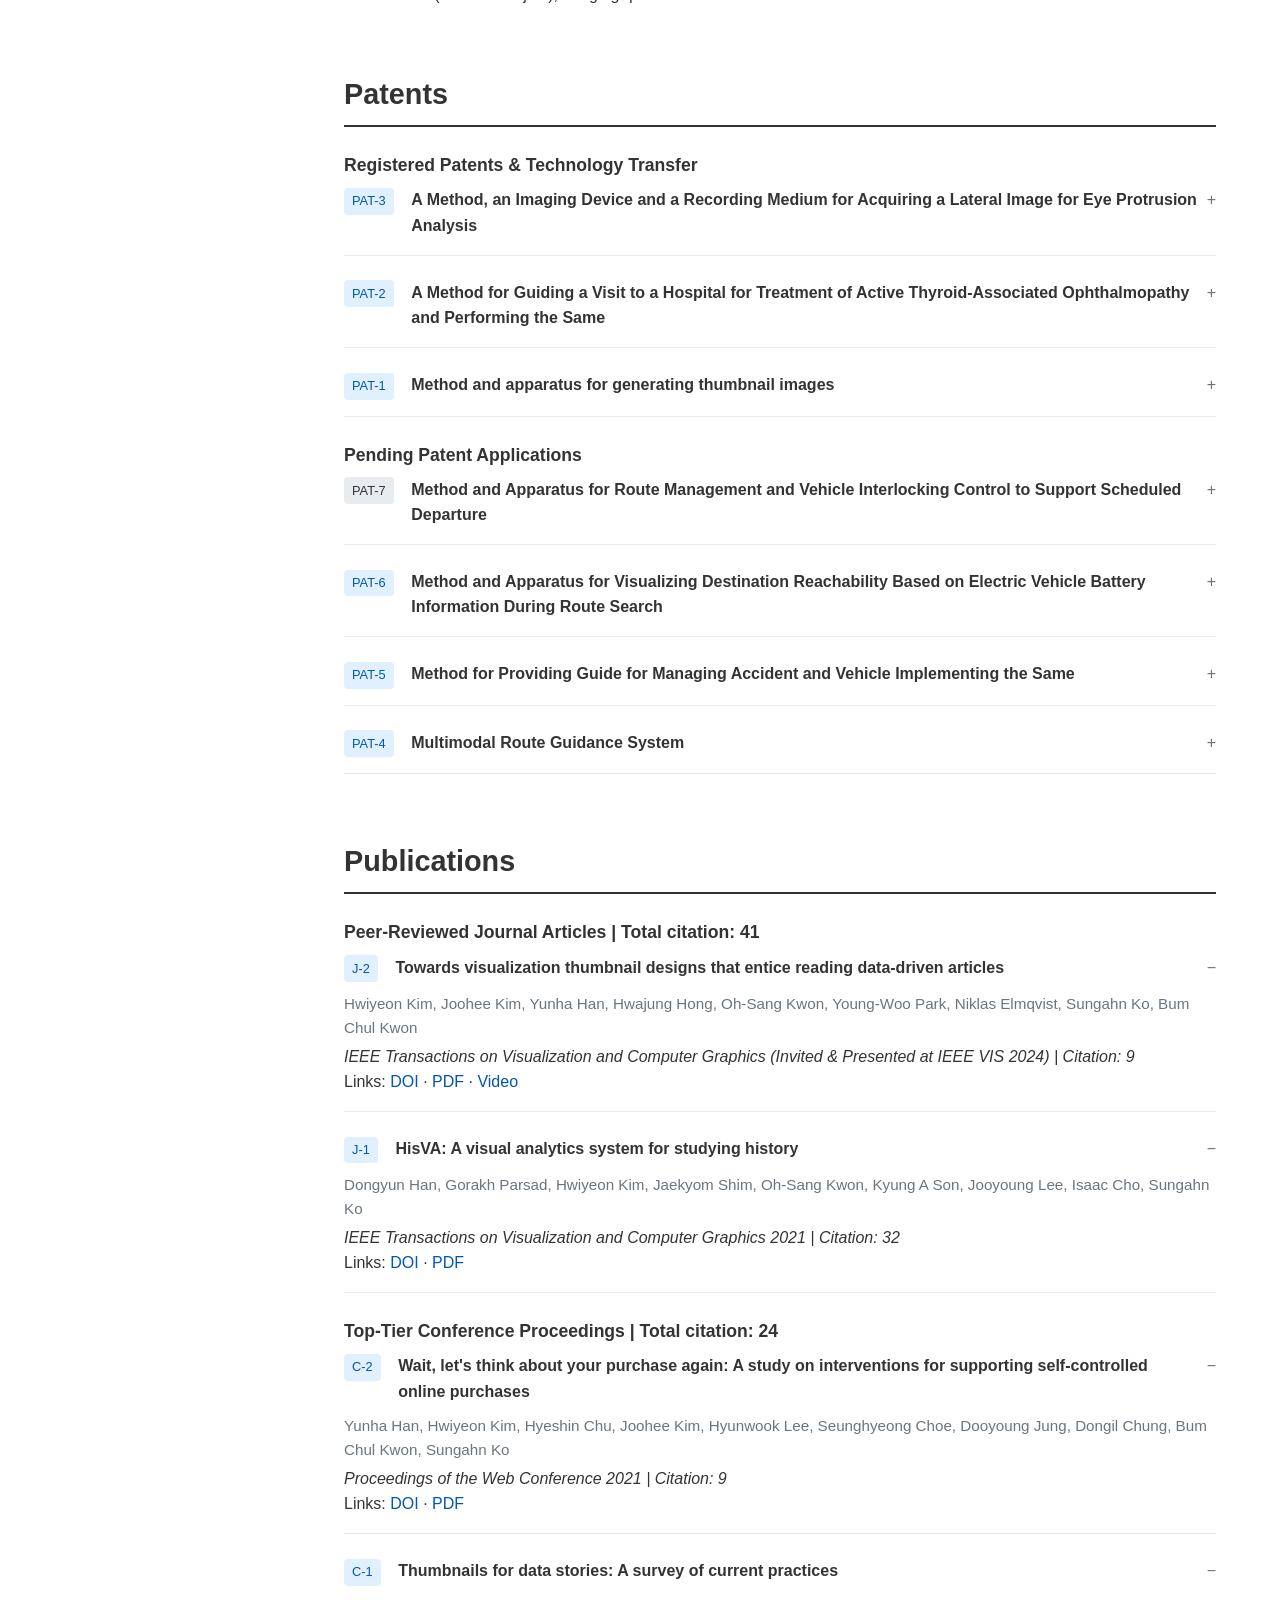
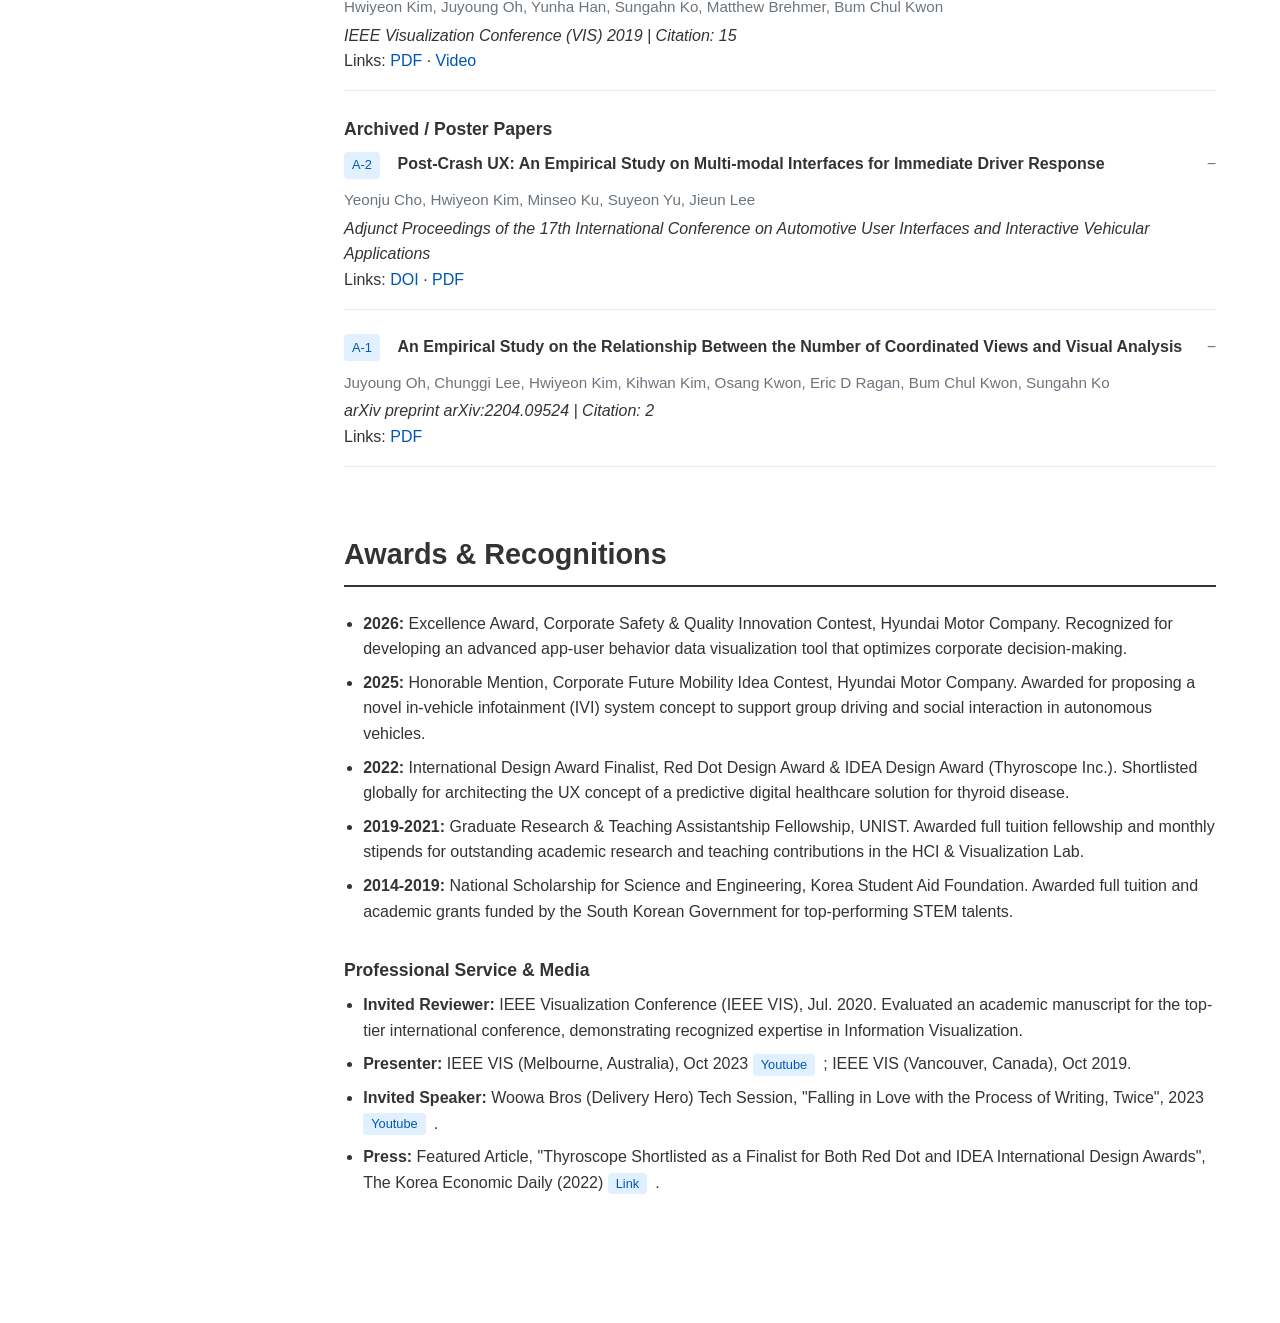
==== commit 02688eda: "Add downloadable CV cv/cv.html is the print source for a 2-page A4 PDF linked from the sidebar.  Co-" ====
--- a/index.html
+++ b/index.html
@@ -3,18 +3,54 @@
 <head>
     <meta charset="UTF-8">
     <meta name="viewport" content="width=device-width, initial-scale=1.0">
+    <meta name="color-scheme" content="light dark">
+    <meta name="theme-color" content="#ffffff" media="(prefers-color-scheme: light)">
+    <meta name="theme-color" content="#121417" media="(prefers-color-scheme: dark)">
     <title>Hwiyeon Kim | Portfolio</title>
     <script defer src="https://cloud.umami.is/script.js" data-website-id="4d39ab3d-21ab-4a51-aa59-9d996b50e921"></script>
     <style>
         :root {
+            color-scheme: light dark;
             --primary-color: #0056b3;
             --text-color: #333;
+            --bg: #fff;
             --light-bg: #f8f9fa;
             --border-color: #e9ecef;
+            --divider: #d8dce1;
             --meta-color: #6c757d;
+            --placeholder-bg: #dee2e6;
+            --badge-bg: #e9ecef;
+            --badge-link-bg: #e1f0ff;
+            --badge-link-hover-bg: #cce5ff;
+            --shadow: 0 2px 8px rgba(0, 0, 0, 0.08);
+            --c-patents: #b8860b;
+            --c-publications: #0f7a7a;
+            --c-awards: #b23a7a;
+            --c-case-studies: #2f8f5b;
+        }
+        @media (prefers-color-scheme: dark) {
+            :root {
+                --primary-color: #6cb2ff;
+                --text-color: #e4e6ea;
+                --bg: #121417;
+                --light-bg: #1b1e22;
+                --border-color: #2c3138;
+                --divider: #353b43;
+                --meta-color: #9aa3ad;
+                --placeholder-bg: #2a2f36;
+                --badge-bg: #2a2f36;
+                --badge-link-bg: #1c3552;
+                --badge-link-hover-bg: #24476e;
+                --shadow: 0 2px 8px rgba(0, 0, 0, 0.5);
+                --c-patents: #e0b84a;
+                --c-publications: #3fb8b8;
+                --c-awards: #e06aa8;
+                --c-case-studies: #4cc486;
+            }
         }
         html {
             scroll-behavior: smooth;
+            -webkit-text-size-adjust: 100%;
         }
         body {
             font-family: -apple-system, BlinkMacSystemFont, "Segoe UI", Roboto, "Helvetica Neue", Arial, sans-serif;
@@ -22,7 +58,8 @@
             color: var(--text-color);
             margin: 0;
             display: flex;
-            background-color: #fff;
+            background-color: var(--bg);
+            overflow-wrap: anywhere;
         }
         a {
             color: var(--primary-color);
@@ -30,6 +67,19 @@
         }
         a:hover {
             text-decoration: underline;
+        }
+        a:focus-visible,
+        summary:focus-visible {
+            outline: 2px solid var(--primary-color);
+            outline-offset: 2px;
+        }
+        @media (prefers-reduced-motion: reduce) {
+            html {
+                scroll-behavior: auto;
+            }
+            * {
+                transition: none !important;
+            }
         }
         .sidebar {
             width: 280px;
@@ -45,12 +95,12 @@
             width: 150px;
             height: 150px;
             border-radius: 50%;
-            background-color: #dee2e6;
+            background-color: var(--placeholder-bg);
             margin-bottom: 1.5rem;
             display: flex;
             align-items: center;
             justify-content: center;
-            color: #adb5bd;
+            color: var(--meta-color);
             font-size: 0.9rem;
             overflow: hidden; /* 추가: 이미지가 둥근 테두리를 벗어나지 않게 함 */
         }
@@ -126,7 +176,7 @@
             margin-bottom: 0.5rem;
         }
         .badge {
-            background: #e9ecef;
+            background: var(--badge-bg);
             color: var(--text-color);
             padding: 0.2rem 0.5rem;
             border-radius: 4px;
@@ -138,13 +188,13 @@
             flex-shrink: 0;
         }
         a.badge {
-            background: #e1f0ff;
+            background: var(--badge-link-bg);
             color: var(--primary-color);
             cursor: pointer;
             transition: background 0.2s;
         }
         a.badge:hover {
-            background: #cce5ff;
+            background: var(--badge-link-hover-bg);
             text-decoration: none;
         }
         .publication-title {
@@ -174,7 +224,7 @@
         }
         .portfolio-tile:hover {
             border-color: var(--primary-color);
-            box-shadow: 0 2px 8px rgba(0, 0, 0, 0.08);
+            box-shadow: var(--shadow);
             text-decoration: none;
         }
         .portfolio-thumb {
@@ -255,7 +305,7 @@
             font-family: inherit;
         }
         .journey-marker-bg {
-            fill: #fff;
+            fill: var(--bg);
         }
         .journey-segment {
             fill: none;
@@ -264,10 +314,10 @@
             transform-box: fill-box;
             transform-origin: center;
         }
-        .journey-segment.patents { stroke: #b8860b; }
-        .journey-segment.publications { stroke: #0f7a7a; }
-        .journey-segment.awards { stroke: #b23a7a; }
-        .journey-segment.case-studies { stroke: #2f8f5b; }
+        .journey-segment.patents { stroke: var(--c-patents); }
+        .journey-segment.publications { stroke: var(--c-publications); }
+        .journey-segment.awards { stroke: var(--c-awards); }
+        .journey-segment.case-studies { stroke: var(--c-case-studies); }
         .journey-tab-link {
             cursor: pointer;
         }
@@ -296,10 +346,10 @@
             border-radius: 50%;
             display: inline-block;
         }
-        .journey-legend-swatch.patents { background: #b8860b; }
-        .journey-legend-swatch.publications { background: #0f7a7a; }
-        .journey-legend-swatch.awards { background: #b23a7a; }
-        .journey-legend-swatch.case-studies { background: #2f8f5b; }
+        .journey-legend-swatch.patents { background: var(--c-patents); }
+        .journey-legend-swatch.publications { background: var(--c-publications); }
+        .journey-legend-swatch.awards { background: var(--c-awards); }
+        .journey-legend-swatch.case-studies { background: var(--c-case-studies); }
         .journey-popups {
             position: relative;
         }
@@ -342,7 +392,7 @@
         }
         .journey-popup-category {
             padding: 1.1rem 0;
-            border-top: 1px solid #d8dce1;
+            border-top: 1px solid var(--divider);
         }
         .journey-popup-category:first-of-type {
             padding-top: 0;
@@ -410,6 +460,11 @@
         .accordion-body {
             margin-top: 0.6rem;
         }
+        @media (max-width: 1100px) {
+            .portfolio-grid {
+                grid-template-columns: repeat(2, 1fr);
+            }
+        }
         @media (max-width: 768px) {
             body {
                 flex-direction: column;
@@ -434,6 +489,49 @@
             }
             .portfolio-grid {
                 grid-template-columns: 1fr;
+            }
+            .profile-img {
+                width: 96px;
+                height: 96px;
+                margin-bottom: 1rem;
+            }
+            .sidebar p {
+                margin-bottom: 1.25rem;
+            }
+            .nav-links {
+                display: flex;
+                flex-wrap: wrap;
+                gap: 0.5rem;
+            }
+            .nav-links li {
+                margin-bottom: 0;
+            }
+            .nav-links a {
+                display: inline-block;
+                padding: 0.5rem 0.9rem;
+                border: 1px solid var(--border-color);
+                border-radius: 999px;
+                font-size: 0.9rem;
+            }
+            section h2 {
+                font-size: 1.5rem;
+            }
+            .journey-popup-close {
+                top: 0.2rem;
+                right: 0.3rem;
+                padding: 0.5rem 0.7rem;
+                font-size: 1.5rem;
+            }
+        }
+        @media (max-width: 480px) {
+            .sidebar {
+                padding: 1.5rem 1.25rem;
+            }
+            .content {
+                padding: 1.5rem 1.25rem;
+            }
+            section {
+                margin-bottom: 3rem;
             }
         }
     </style>
@@ -448,7 +546,8 @@
         <h1>Hwiyeon Kim</h1>
         <p>
             <a href="mailto:hwiyeon.d@gmail.com">hwiyeon.d@gmail.com</a><br>
-            <a href="https://www.linkedin.com/in/hwiyeon-kate-kim/" target="_blank">LinkedIn</a> | <a href="https://scholar.google.com/citations?user=baz4aOoAAAAJ&hl=ko" target="_blank">Google Scholar</a>
+            <a href="https://www.linkedin.com/in/hwiyeon-kate-kim/" target="_blank">LinkedIn</a> | <a href="https://scholar.google.com/citations?user=baz4aOoAAAAJ&hl=ko" target="_blank">Google Scholar</a><br>
+            <a href="cv/Hwiyeon-Kim-CV.pdf" download>Download CV (PDF) &darr;</a>
         </p>
         <ul class="nav-links">
             <li><a href="#about">About</a></li>
@@ -578,7 +677,7 @@
                     <div class="journey-popup-inner">
                     <div class="journey-popup-body">
                         <a class="journey-popup-close" href="#journey-panel" aria-label="Close">&times;</a>
-                        <h4 class="journey-popup-title">Industrial Design<span class="journey-popup-meta">UNIST · 2014–2019</span></h4>
+                        <h4 class="journey-popup-title">B.S. in Industrial Design<span class="journey-popup-meta">UNIST · 2014–2019</span></h4>
                         <div class="journey-popup-category">
                             <p class="journey-popup-category-label"><span class="journey-legend-swatch awards"></span>Awards</p>
                             <p class="journey-popup-category-text">National Scholarship for Science &amp; Engineering (2014–2019)</p>
@@ -591,7 +690,7 @@
                     <div class="journey-popup-inner">
                     <div class="journey-popup-body">
                         <a class="journey-popup-close" href="#journey-panel" aria-label="Close">&times;</a>
-                        <h4 class="journey-popup-title">Computer Science<span class="journey-popup-meta">UNIST · 2019–2021</span></h4>
+                        <h4 class="journey-popup-title">M.S. in Computer Science<span class="journey-popup-meta">UNIST · 2019–2021</span></h4>
                         <div class="journey-popup-category">
                             <p class="journey-popup-category-label"><span class="journey-legend-swatch patents"></span>Patents</p>
                             <p class="journey-popup-category-text">Patent from M.S. research (PAT-1)</p>
@@ -766,34 +865,48 @@
                     <span class="item-date">May 2024 - Present</span>
                 </div>
                 <div class="item-subtitle">Hyundai Motor Company | Infotainment Mobile Development Team</div>
-                <p class="item-summary">Led empirical post-crash multimodal-interface research (co-filed USPTO patent <a href="#PAT-5" class="badge">PAT-5</a>, AutomotiveUI 2025 publication <a href="#A-2" class="badge">A-2</a>) and built an internal UX analytics dashboard that cut analysis time by over 99% (Excellence Award, 2026).</p>
+                <ul class="bullet-list">
+                    <li><strong>[Internal Product Leadership]</strong> Built an internal hypothesis-verification tool integrating Google Analytics and Figma, cutting data validation turnaround from 20 days to 7 minutes for 56 active squad members (Excellence Award, 2026). Analyzed 320,000+ users' 3D asset engagement to provide core data validation for the HMG Tech Summit 2026.</li>
+                    <li><strong>[Multi-Brand Shared SDK &amp; Global Map Discovery]</strong> Led UX/UI for the unified Map &amp; Search tabs across three flagship apps (MyHyundai, MyGenesis, Kia) on a shared SDK architecture. Launched localized discovery experiences for Japan, Canada, and Europe, and ran A/B tests on search layouts and rating-filter interactions.</li>
+                    <li><strong>[Stress-Resilient Self-Service &amp; Hardware UX]</strong> Prototyped the in-vehicle emergency flow (&ldquo;Accident Management Mode&rdquo;) as a step-by-step Wizard vs. an AI Chat concept and tested both in a 25-driver simulator study (co-filed USPTO patent <a href="#PAT-5" class="badge">PAT-5</a>, AutomotiveUI 2025 publication <a href="#A-2" class="badge">A-2</a>). Designed spatial Top-View flows for Remote Smart Parking Assist (RSPA) to support multi-directional remote exit maneuvers.</li>
+                </ul>
             </div>
 
             <div class="item">
                 <div class="item-header">
                     <span class="item-title">Product Designer</span>
-                    <span class="item-date">Feb 2023 - Apr 2024</span>
+                    <span class="item-date">Jan 2023 - Apr 2024</span>
                 </div>
                 <div class="item-subtitle">Upstage INC. | Document Intelligence Team</div>
-                <p class="item-summary">Designed and launched a GUI-based Intelligent Document Processing (IDP) API demo, converting 40.47% of homepage traffic into active trial users.</p>
+                <ul class="bullet-list">
+                    <li><strong>[Self-Serve Enterprise Demo Funnel]</strong> Redesigned the Intelligent Document Processing (IDP) API demo as a self-service GUI on the homepage, streamlining the path to purchase from a 4-step sales flow to 2 steps and shortening the sales cycle by up to 2 weeks. Converted 40.47% of homepage demo visitors into active trial users.</li>
+                    <li><strong>[Enterprise Discovery &amp; Roadmap]</strong> Interviewed 5 enterprise clients in finance and insurance to map document-processing workflows and resolve UX gaps between internal tools and the customer-facing platform, shaping the 0-to-1 Document AI roadmap.</li>
+                </ul>
             </div>
 
             <div class="item">
                 <div class="item-header">
-                    <span class="item-title">Product Designer</span>
+                    <span class="item-title">UI/UX Designer</span>
                     <span class="item-date">Jun 2022 - Dec 2022</span>
                 </div>
                 <div class="item-subtitle">BNK Kyungnam Bank | Digital Strategy Department</div>
-                <p class="item-summary">Formulated data-informed UX strategies for the MyData asset management platform, redesigning the product exploration journey around generational asset management patterns to reduce cognitive load.</p>
+                <ul class="bullet-list">
+                    <li><strong>[MyData Redesign]</strong> Redesigned the MyData asset management app around an asset overview, a spending report, and a savings-goal challenge, guided by personas and journey maps built around generational asset management patterns.</li>
+                    <li><strong>[E-Commerce Discovery &amp; Navigation]</strong> Benchmarked 21 banking and e-commerce platforms to redesign financial product discovery with themed recommendations, interest previews, and side-by-side comparison filters, clarifying the path to conversion.</li>
+                </ul>
             </div>
 
             <div class="item">
                 <div class="item-header">
-                    <span class="item-title">Product Designer</span>
+                    <span class="item-title">Founding Product Designer</span>
                     <span class="item-date">Dec 2020 - May 2022</span>
                 </div>
-                <div class="item-subtitle">Thyroscope INC.</div>
-                <p class="item-summary">Increased user sign-up conversion by 18.6% (28.1% &rarr; 46.7%) via Google Analytics funnel analysis, and led an end-to-end redesign of the predictive healthcare app informed by 5 interviews and a 57-user survey.</p>
+                <div class="item-subtitle">Thyroscope INC. | Product &amp; Design Team</div>
+                <ul class="bullet-list">
+                    <li><strong>[Onboarding Funnel &amp; Design System]</strong> Diagnosed sign-up friction through Google Analytics and simplified the onboarding flow, raising download-to-signup conversion from 28.1% to 46.7% (+18.6 pp, +66.2% relative). Established a cross-platform design system from scratch.</li>
+                    <li><strong>[End-to-End App Redesign]</strong> Led the redesign of the predictive healthcare app, informed by 5 interviews and a 57-user survey, restructuring it around three areas: daily routines, health records, and long-term trends.</li>
+                    <li><strong>[Biomedical Interaction &amp; Clinical Guidance]</strong> Designed camera-guided positioning for thyroid-eye self-screening and refined it through usability testing, resulting in 2 registered patents <a href="#PAT-2" class="badge">PAT-2</a> <a href="#PAT-3" class="badge">PAT-3</a> and recognition as a Red Dot &amp; IDEA Design Award Finalist (2022).</li>
+                </ul>
             </div>
         </section>
 
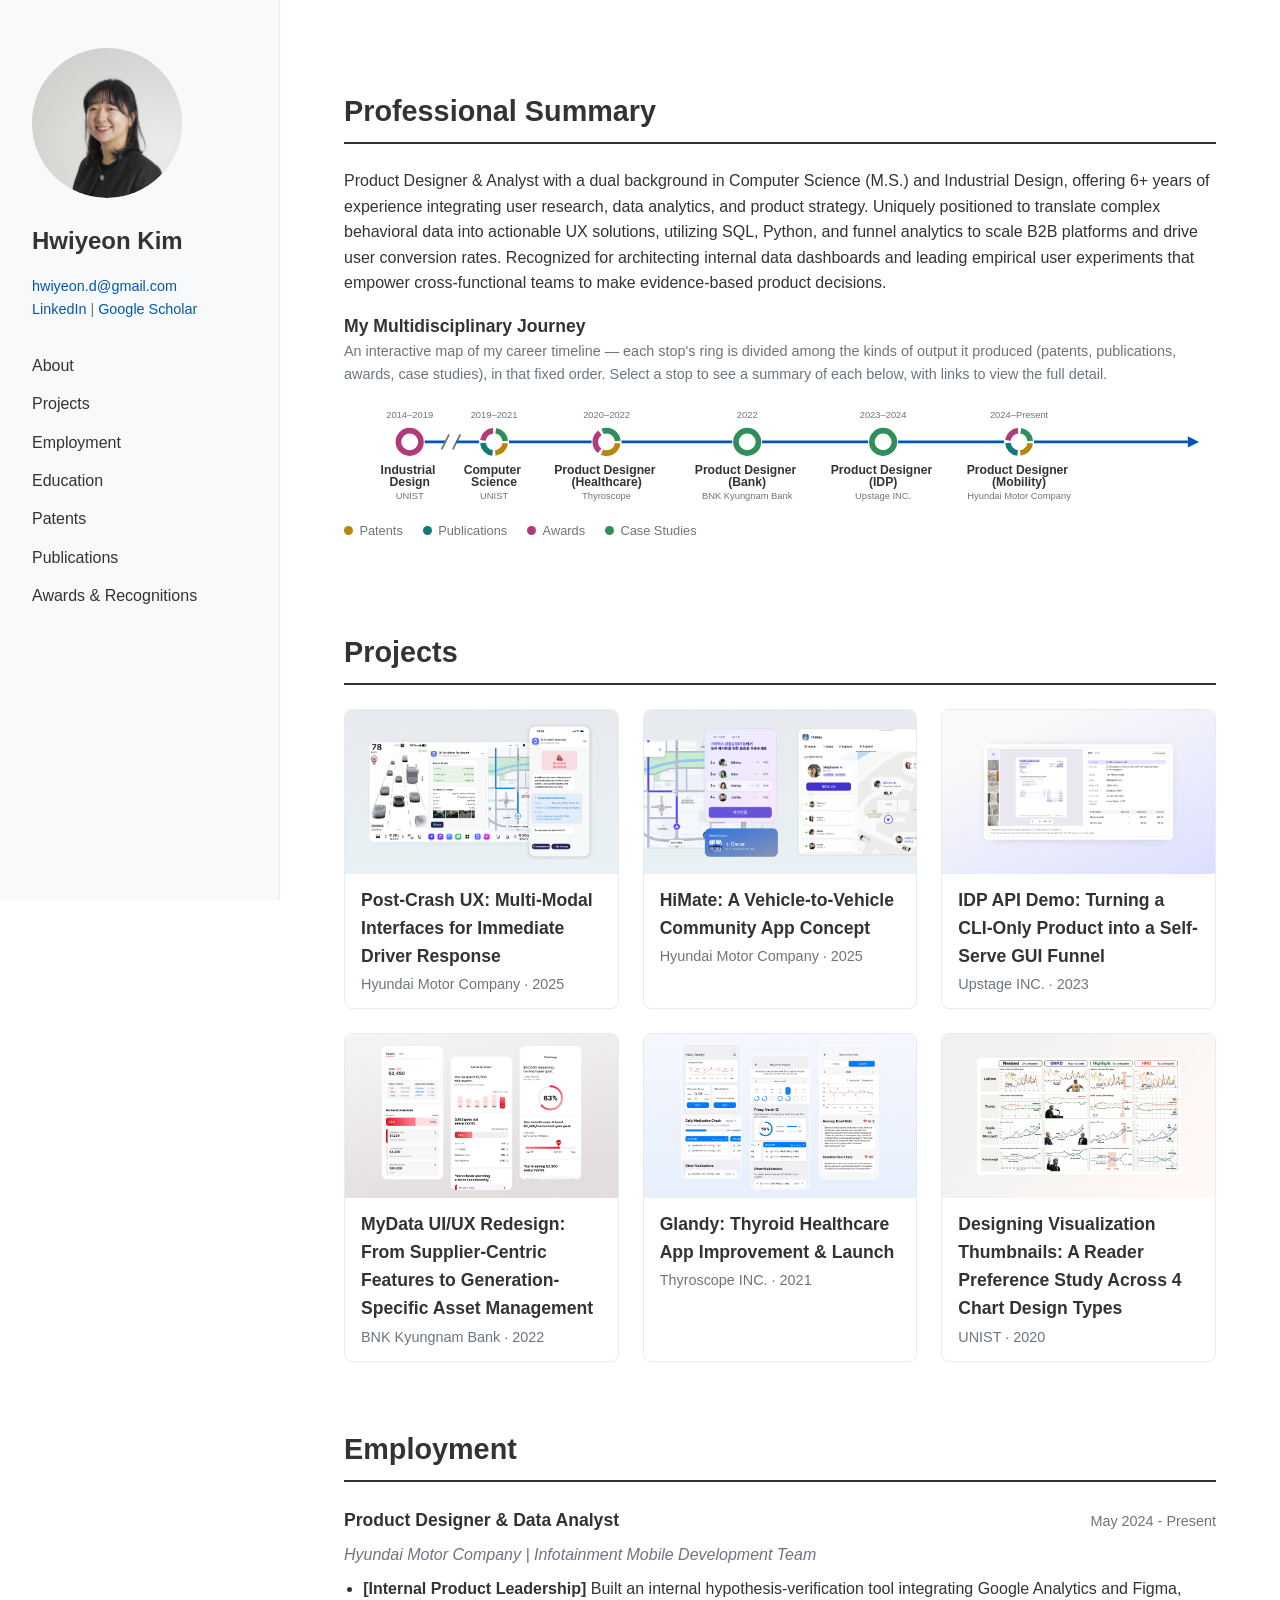
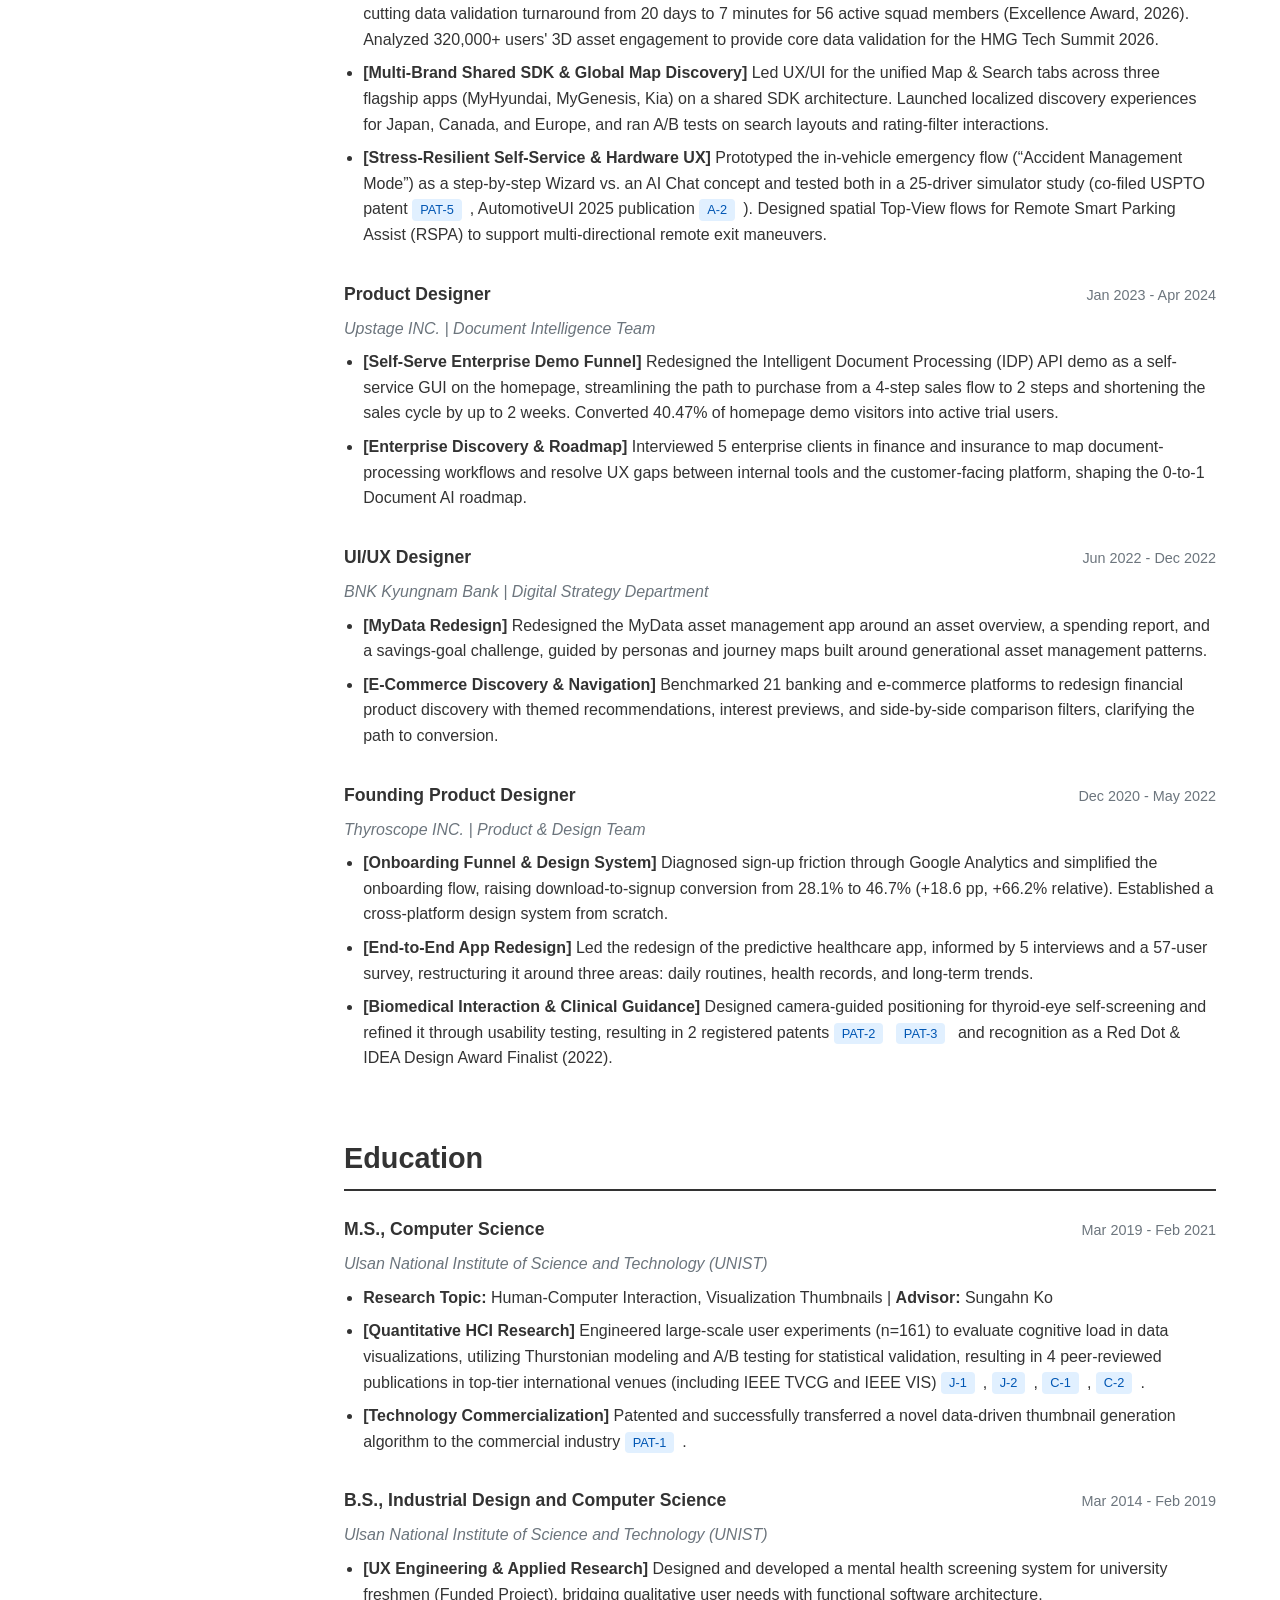
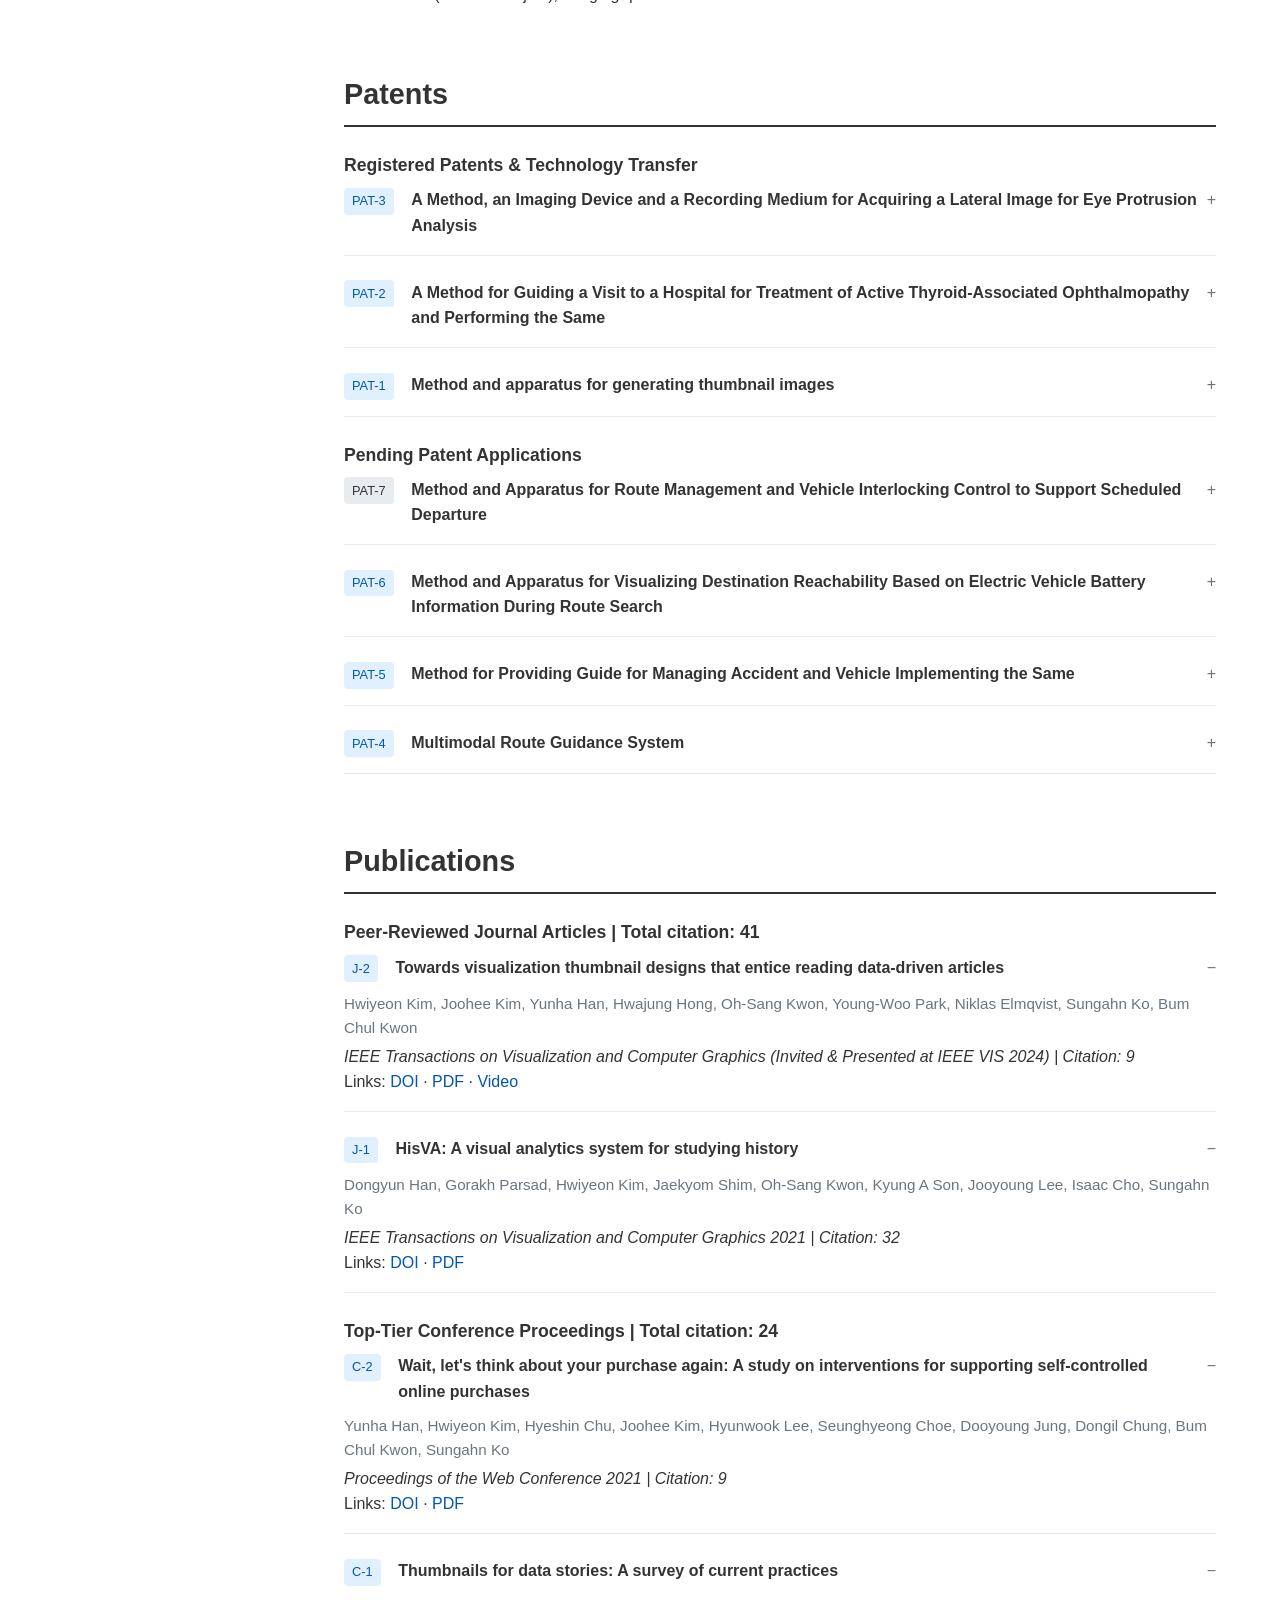
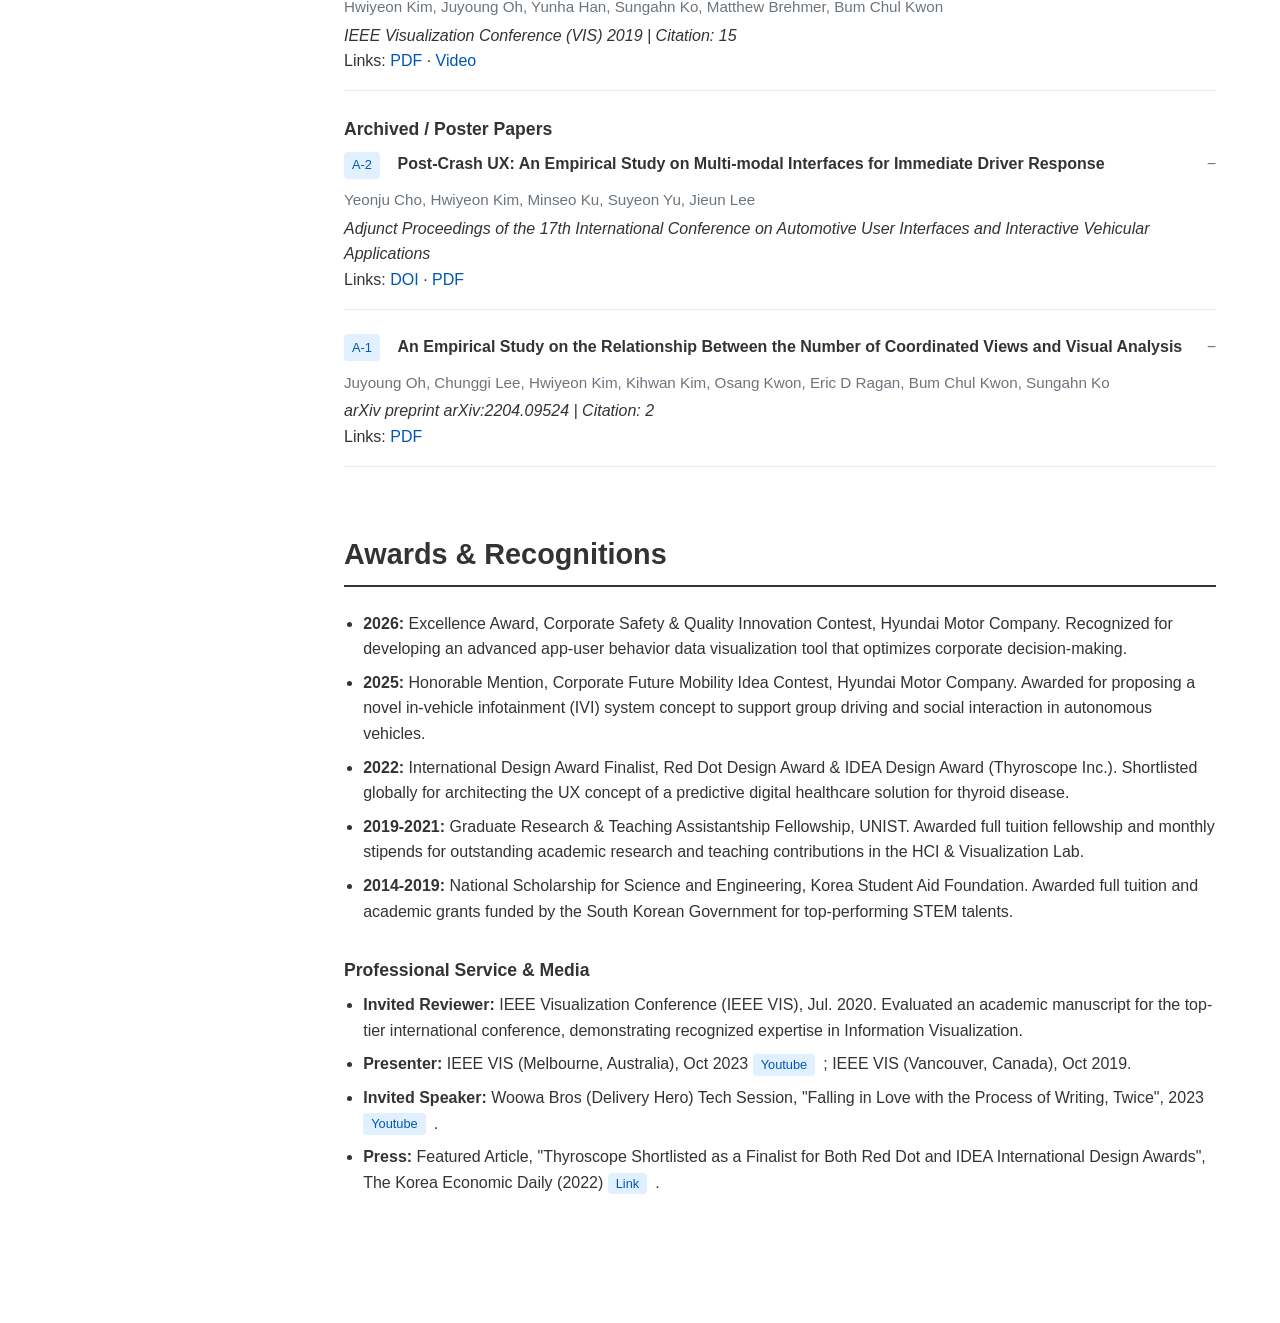
==== commit f822a5ac: "Update Employment from CV and add dark mode and mobile layout Employment entries now use bullet list" ====
--- a/index.html
+++ b/index.html
@@ -546,8 +546,7 @@
         <h1>Hwiyeon Kim</h1>
         <p>
             <a href="mailto:hwiyeon.d@gmail.com">hwiyeon.d@gmail.com</a><br>
-            <a href="https://www.linkedin.com/in/hwiyeon-kate-kim/" target="_blank">LinkedIn</a> | <a href="https://scholar.google.com/citations?user=baz4aOoAAAAJ&hl=ko" target="_blank">Google Scholar</a><br>
-            <a href="cv/Hwiyeon-Kim-CV.pdf" download>Download CV (PDF) &darr;</a>
+            <a href="https://www.linkedin.com/in/hwiyeon-kate-kim/" target="_blank">LinkedIn</a> | <a href="https://scholar.google.com/citations?user=baz4aOoAAAAJ&hl=ko" target="_blank">Google Scholar</a>
         </p>
         <ul class="nav-links">
             <li><a href="#about">About</a></li>
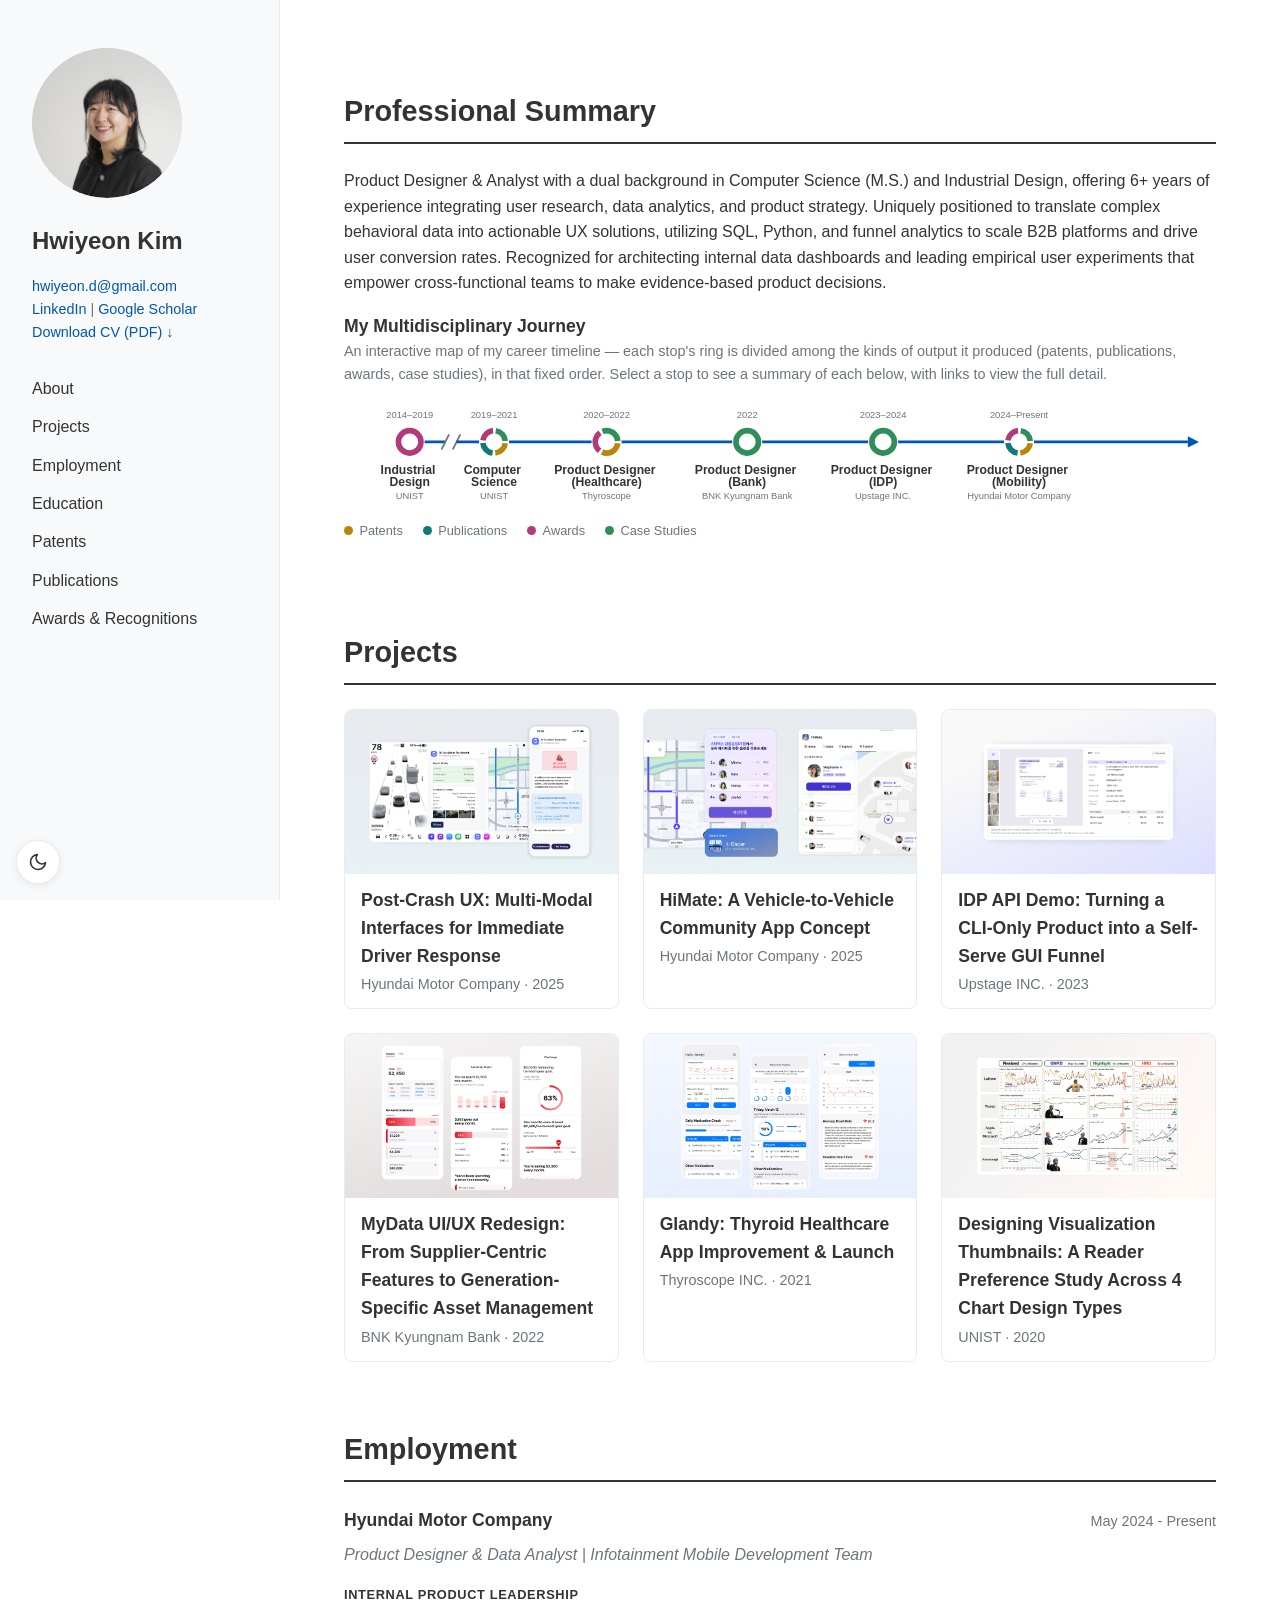
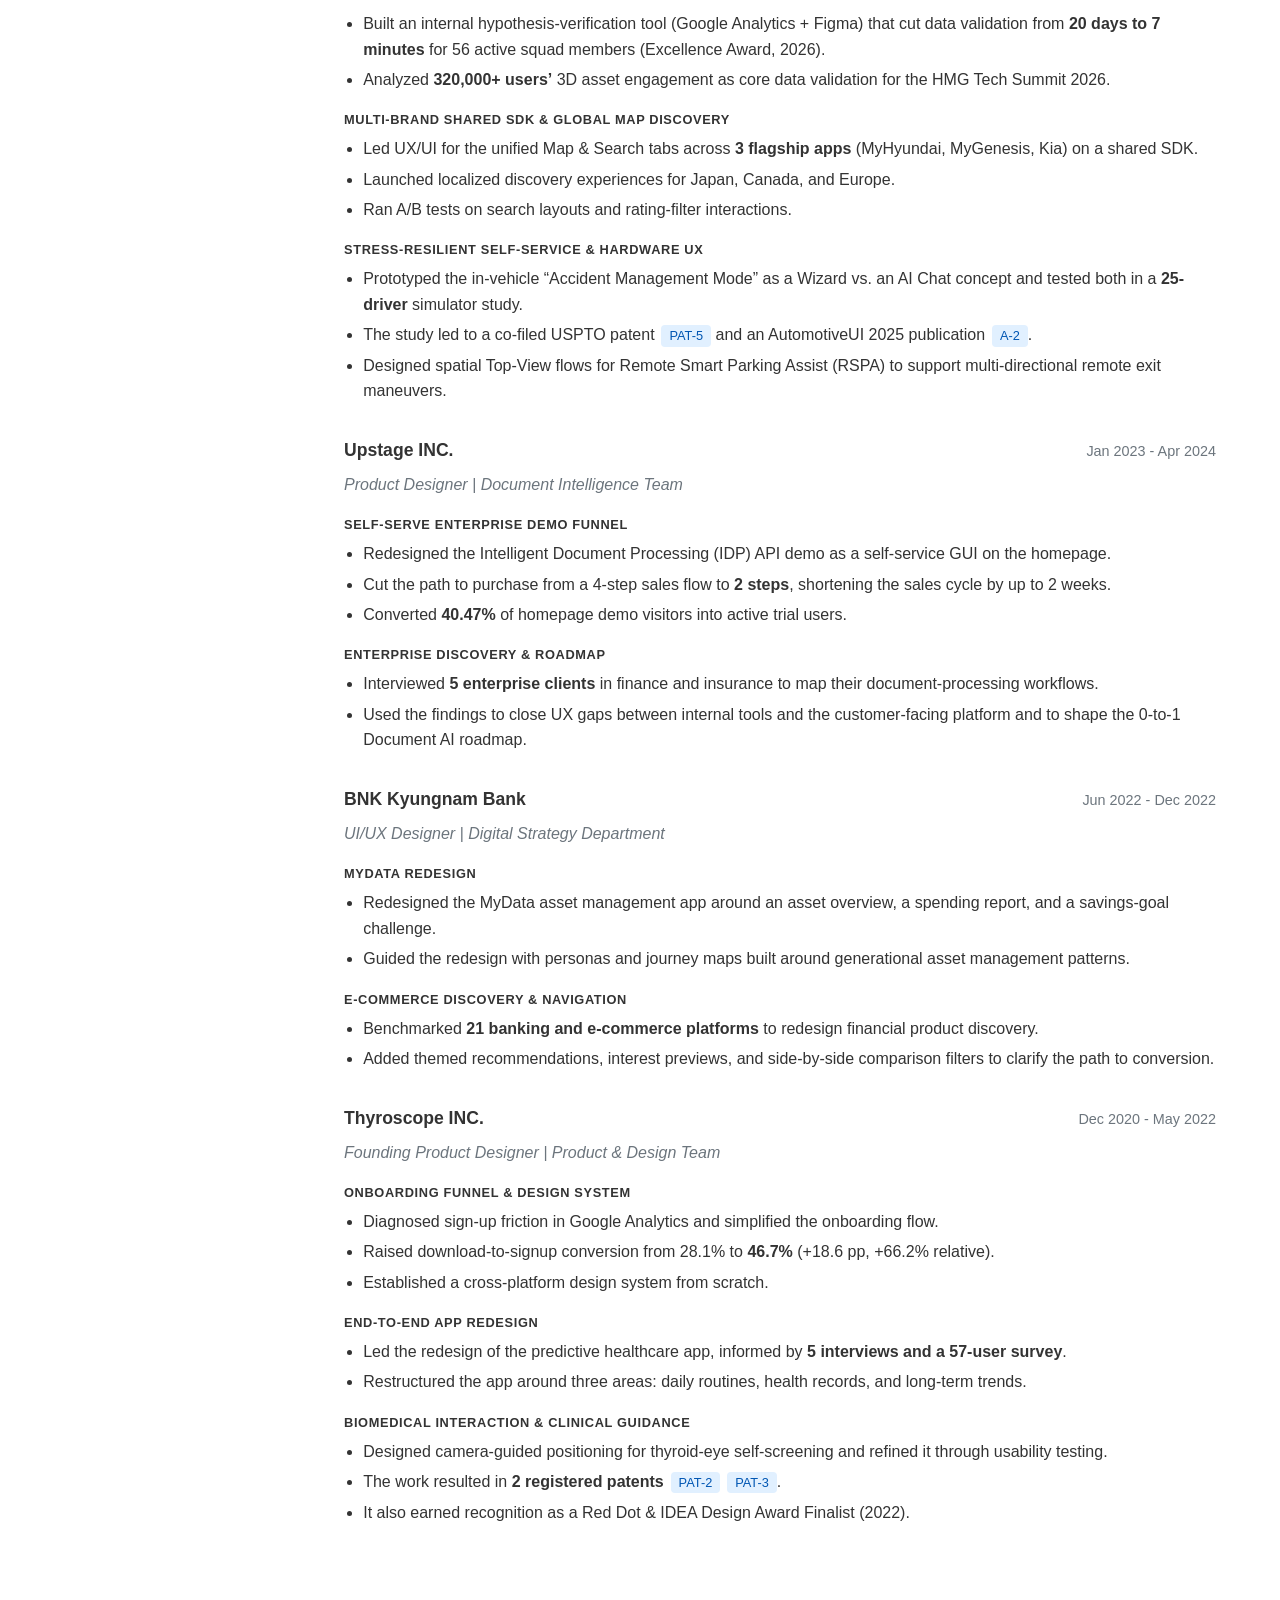
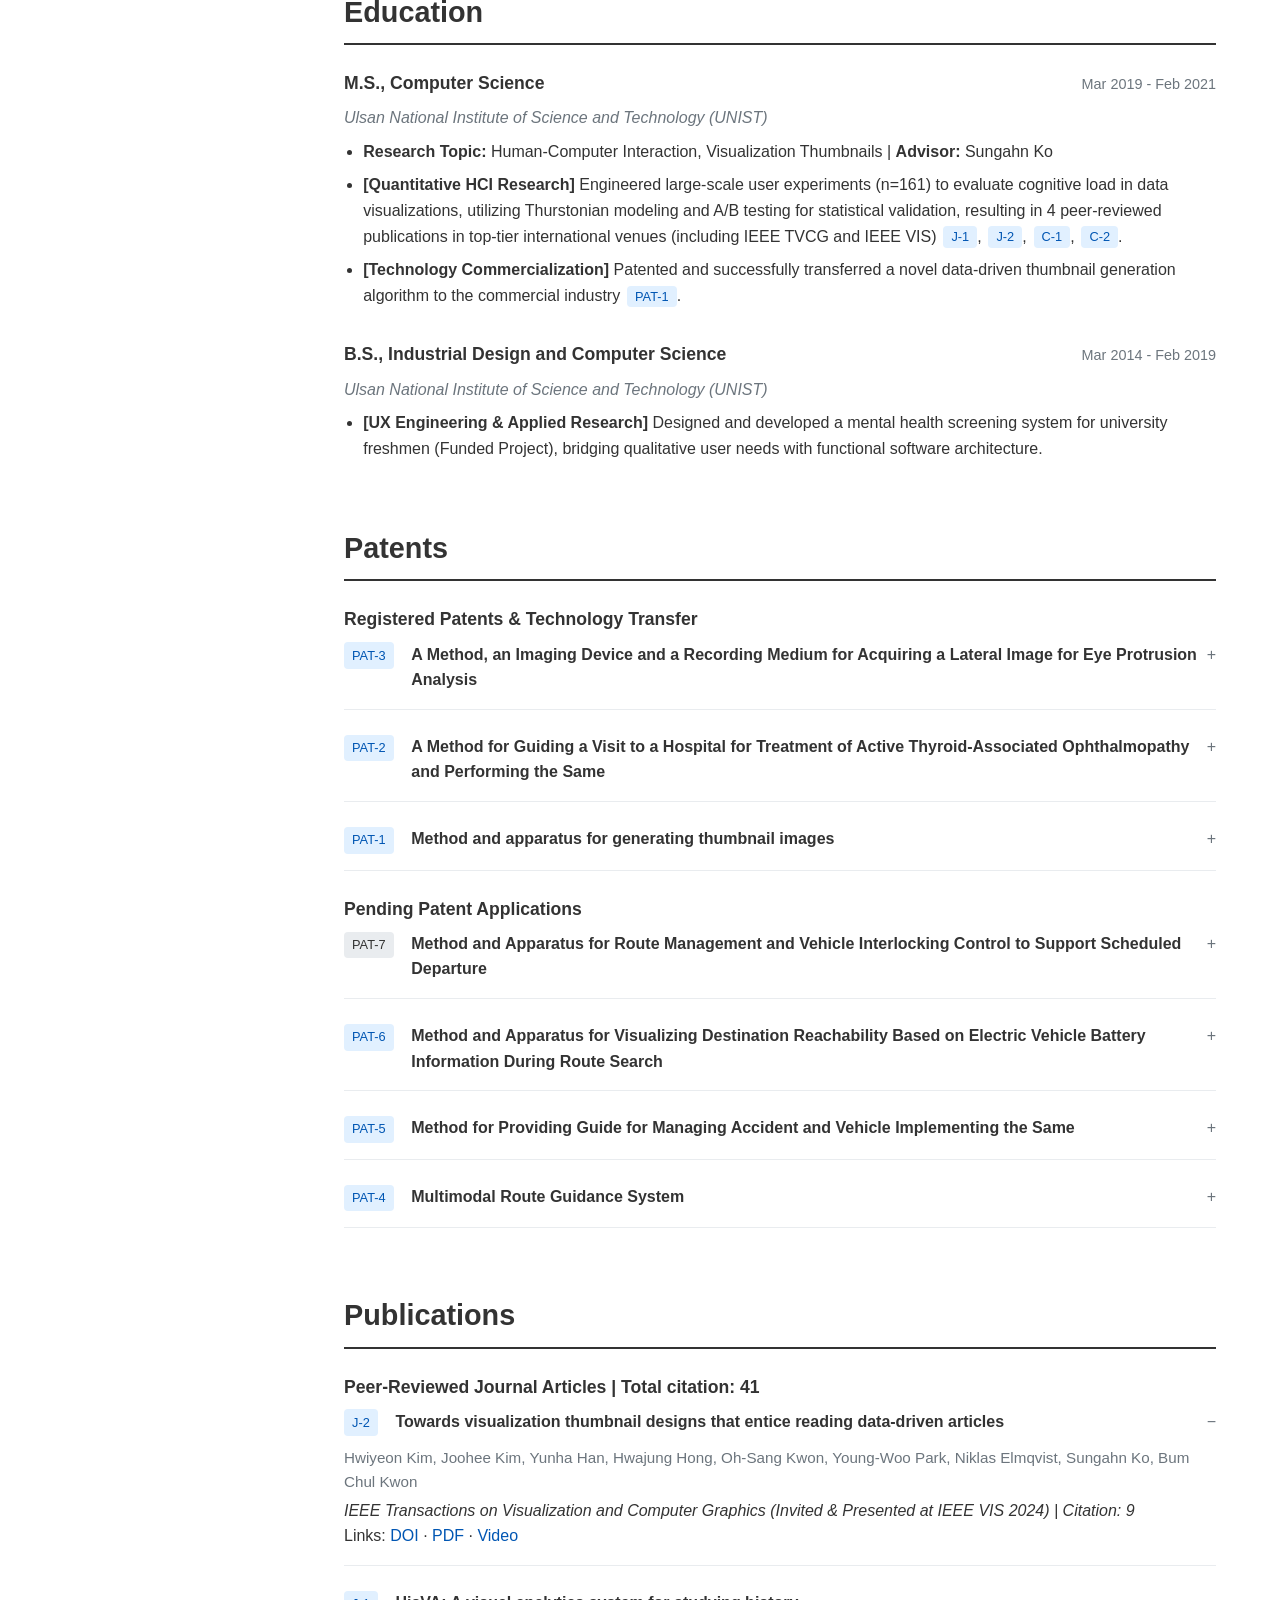
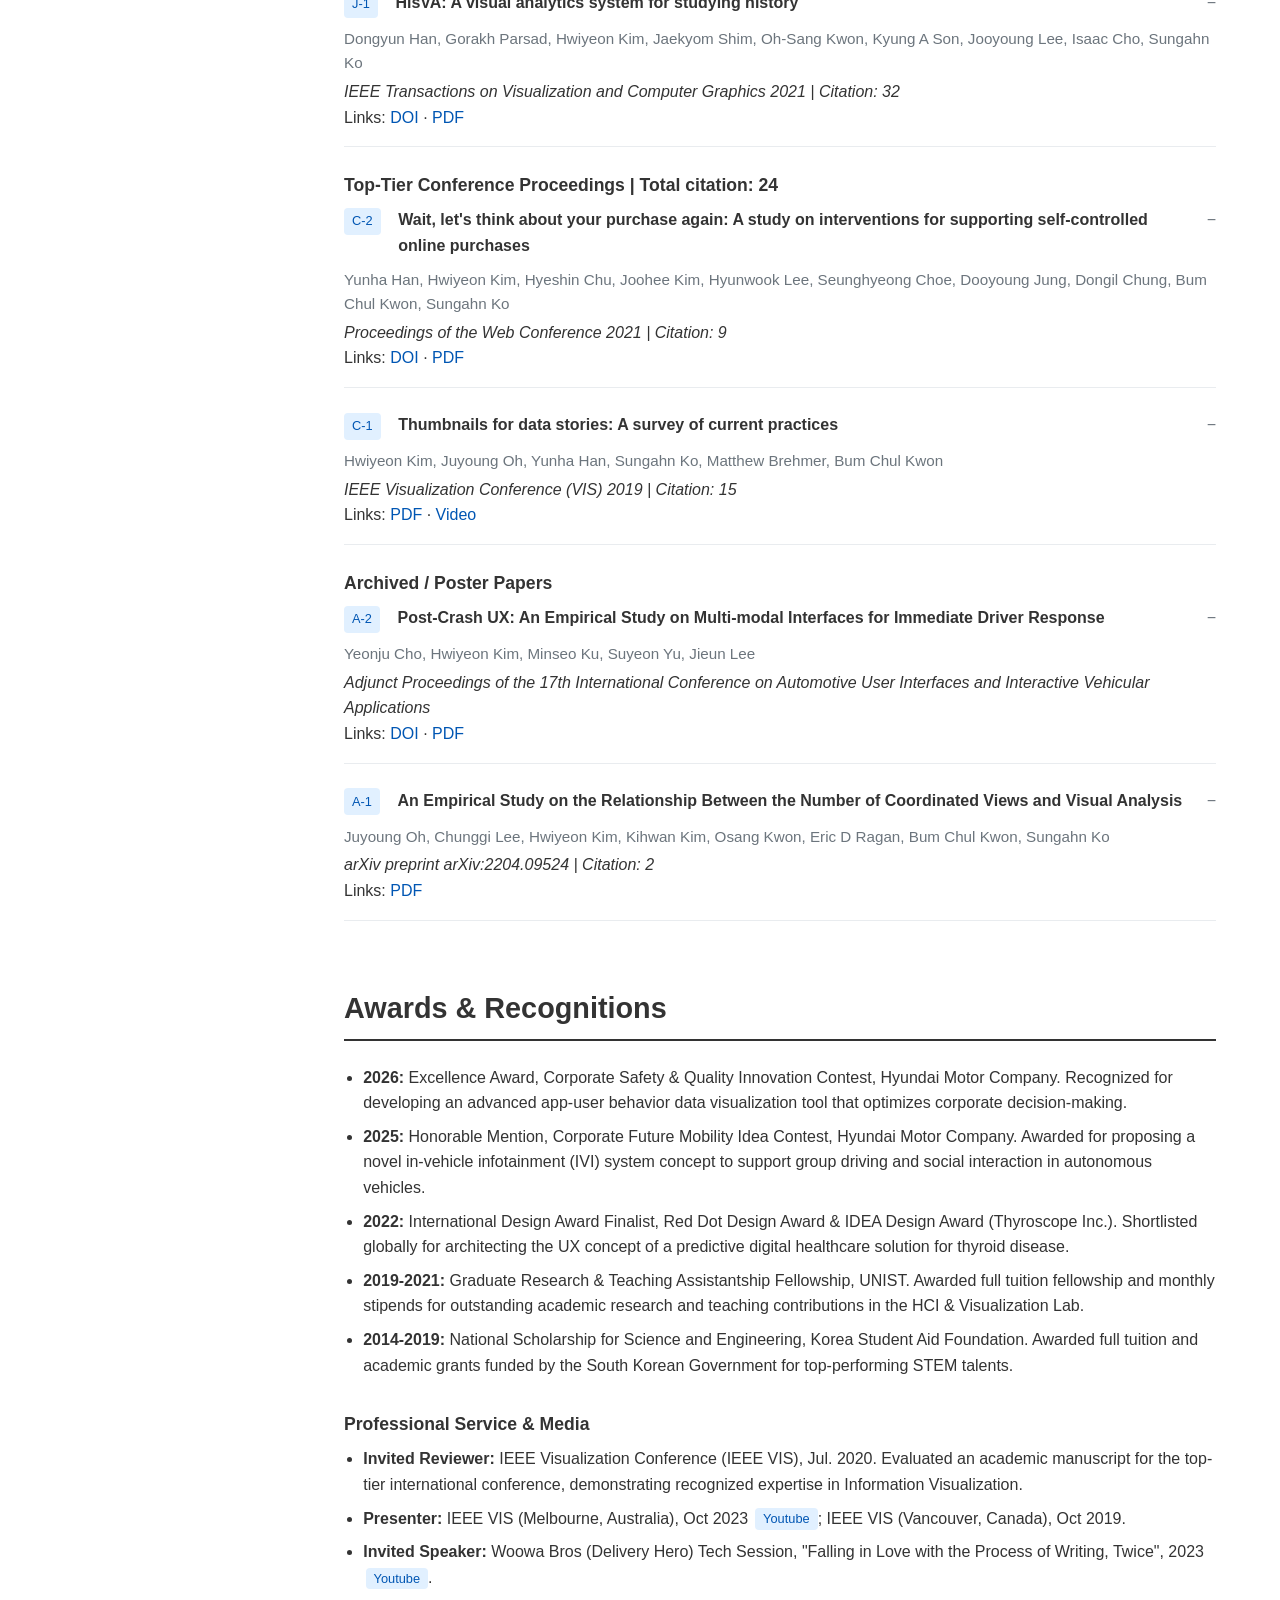
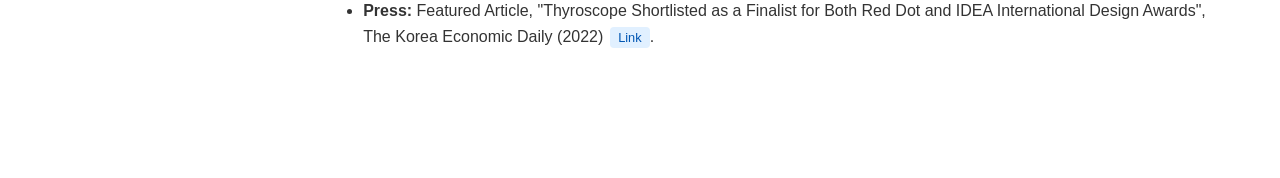
==== commit bf7287a4: "Add light/dark theme toggle Colors become light-dark() variables so one value holds both themes. the" ====
--- a/index.html
+++ b/index.html
@@ -6,47 +6,34 @@
     <meta name="color-scheme" content="light dark">
     <meta name="theme-color" content="#ffffff" media="(prefers-color-scheme: light)">
     <meta name="theme-color" content="#121417" media="(prefers-color-scheme: dark)">
+    <script src="theme.js"></script>
     <title>Hwiyeon Kim | Portfolio</title>
     <script defer src="https://cloud.umami.is/script.js" data-website-id="4d39ab3d-21ab-4a51-aa59-9d996b50e921"></script>
     <style>
         :root {
             color-scheme: light dark;
-            --primary-color: #0056b3;
-            --text-color: #333;
-            --bg: #fff;
-            --light-bg: #f8f9fa;
-            --border-color: #e9ecef;
-            --divider: #d8dce1;
-            --meta-color: #6c757d;
-            --placeholder-bg: #dee2e6;
-            --badge-bg: #e9ecef;
-            --badge-link-bg: #e1f0ff;
-            --badge-link-hover-bg: #cce5ff;
-            --shadow: 0 2px 8px rgba(0, 0, 0, 0.08);
-            --c-patents: #b8860b;
-            --c-publications: #0f7a7a;
-            --c-awards: #b23a7a;
-            --c-case-studies: #2f8f5b;
-        }
-        @media (prefers-color-scheme: dark) {
-            :root {
-                --primary-color: #6cb2ff;
-                --text-color: #e4e6ea;
-                --bg: #121417;
-                --light-bg: #1b1e22;
-                --border-color: #2c3138;
-                --divider: #353b43;
-                --meta-color: #9aa3ad;
-                --placeholder-bg: #2a2f36;
-                --badge-bg: #2a2f36;
-                --badge-link-bg: #1c3552;
-                --badge-link-hover-bg: #24476e;
-                --shadow: 0 2px 8px rgba(0, 0, 0, 0.5);
-                --c-patents: #e0b84a;
-                --c-publications: #3fb8b8;
-                --c-awards: #e06aa8;
-                --c-case-studies: #4cc486;
-            }
+            --primary-color: light-dark(#0056b3, #6cb2ff);
+            --text-color: light-dark(#333, #e4e6ea);
+            --bg: light-dark(#fff, #121417);
+            --light-bg: light-dark(#f8f9fa, #1b1e22);
+            --border-color: light-dark(#e9ecef, #2c3138);
+            --divider: light-dark(#d8dce1, #353b43);
+            --meta-color: light-dark(#6c757d, #9aa3ad);
+            --placeholder-bg: light-dark(#dee2e6, #2a2f36);
+            --badge-bg: light-dark(#e9ecef, #2a2f36);
+            --badge-link-bg: light-dark(#e1f0ff, #1c3552);
+            --badge-link-hover-bg: light-dark(#cce5ff, #24476e);
+            --shadow: 0 2px 8px light-dark(rgba(0, 0, 0, 0.08), rgba(0, 0, 0, 0.5));
+            --c-patents: light-dark(#b8860b, #e0b84a);
+            --c-publications: light-dark(#0f7a7a, #3fb8b8);
+            --c-awards: light-dark(#b23a7a, #e06aa8);
+            --c-case-studies: light-dark(#2f8f5b, #4cc486);
+        }
+        :root[data-theme="light"] {
+            color-scheme: light;
+        }
+        :root[data-theme="dark"] {
+            color-scheme: dark;
         }
         html {
             scroll-behavior: smooth;
@@ -68,6 +55,36 @@
         a:hover {
             text-decoration: underline;
         }
+        .theme-toggle {
+            position: fixed;
+            left: 1rem;
+            bottom: 1rem;
+            z-index: 10;
+            display: flex;
+            align-items: center;
+            justify-content: center;
+            width: 2.75rem;
+            height: 2.75rem;
+            padding: 0;
+            border: 1px solid var(--border-color);
+            border-radius: 50%;
+            background: var(--bg);
+            color: var(--text-color);
+            box-shadow: var(--shadow);
+            cursor: pointer;
+        }
+        .theme-toggle:hover {
+            border-color: var(--primary-color);
+            color: var(--primary-color);
+        }
+        .theme-toggle:focus-visible {
+            outline: 2px solid var(--primary-color);
+            outline-offset: 2px;
+        }
+        .theme-toggle svg {
+            width: 1.25rem;
+            height: 1.25rem;
+        }
         a:focus-visible,
         summary:focus-visible {
             outline: 2px solid var(--primary-color);
@@ -86,7 +103,7 @@
             position: fixed;
             height: 100vh;
             background: var(--light-bg);
-            padding: 3rem 2rem;
+            padding: 3rem 2rem 5rem;
             box-sizing: border-box;
             border-right: 1px solid var(--border-color);
             overflow-y: auto;
@@ -429,6 +446,28 @@
             color: var(--text-color);
         }
 
+        .item-group {
+            margin-top: 1.1rem;
+        }
+        .group-label {
+            margin: 0;
+            font-size: 0.8rem;
+            font-weight: 600;
+            letter-spacing: 0.05em;
+            text-transform: uppercase;
+        }
+        .item-group ul.bullet-list {
+            margin-top: 0.35rem;
+            margin-bottom: 0;
+        }
+        .item-group ul.bullet-list li {
+            margin-bottom: 0.3rem;
+        }
+        ul.bullet-list .badge {
+            margin-right: 0;
+            margin-left: 0.15rem;
+        }
+
         /* Patents / Publications accordions */
         details.item-accordion {
             border-bottom: 1px solid var(--border-color);
@@ -521,6 +560,13 @@
                 right: 0.3rem;
                 padding: 0.5rem 0.7rem;
                 font-size: 1.5rem;
+            }
+            .theme-toggle {
+                left: 0.5rem;
+                bottom: 0.5rem;
+                width: 2.5rem;
+                height: 2.5rem;
+                opacity: 0.9;
             }
         }
         @media (max-width: 480px) {
@@ -546,7 +592,8 @@
         <h1>Hwiyeon Kim</h1>
         <p>
             <a href="mailto:hwiyeon.d@gmail.com">hwiyeon.d@gmail.com</a><br>
-            <a href="https://www.linkedin.com/in/hwiyeon-kate-kim/" target="_blank">LinkedIn</a> | <a href="https://scholar.google.com/citations?user=baz4aOoAAAAJ&hl=ko" target="_blank">Google Scholar</a>
+            <a href="https://www.linkedin.com/in/hwiyeon-kate-kim/" target="_blank">LinkedIn</a> | <a href="https://scholar.google.com/citations?user=baz4aOoAAAAJ&hl=ko" target="_blank">Google Scholar</a><br>
+            <a href="cv/Hwiyeon-Kim-CV.pdf" download>Download CV (PDF) &darr;</a>
         </p>
         <ul class="nav-links">
             <li><a href="#about">About</a></li>
@@ -860,52 +907,109 @@
 
             <div class="item">
                 <div class="item-header">
-                    <span class="item-title">Product Designer & Data Analyst</span>
+                    <span class="item-title">Hyundai Motor Company</span>
                     <span class="item-date">May 2024 - Present</span>
                 </div>
-                <div class="item-subtitle">Hyundai Motor Company | Infotainment Mobile Development Team</div>
-                <ul class="bullet-list">
-                    <li><strong>[Internal Product Leadership]</strong> Built an internal hypothesis-verification tool integrating Google Analytics and Figma, cutting data validation turnaround from 20 days to 7 minutes for 56 active squad members (Excellence Award, 2026). Analyzed 320,000+ users' 3D asset engagement to provide core data validation for the HMG Tech Summit 2026.</li>
-                    <li><strong>[Multi-Brand Shared SDK &amp; Global Map Discovery]</strong> Led UX/UI for the unified Map &amp; Search tabs across three flagship apps (MyHyundai, MyGenesis, Kia) on a shared SDK architecture. Launched localized discovery experiences for Japan, Canada, and Europe, and ran A/B tests on search layouts and rating-filter interactions.</li>
-                    <li><strong>[Stress-Resilient Self-Service &amp; Hardware UX]</strong> Prototyped the in-vehicle emergency flow (&ldquo;Accident Management Mode&rdquo;) as a step-by-step Wizard vs. an AI Chat concept and tested both in a 25-driver simulator study (co-filed USPTO patent <a href="#PAT-5" class="badge">PAT-5</a>, AutomotiveUI 2025 publication <a href="#A-2" class="badge">A-2</a>). Designed spatial Top-View flows for Remote Smart Parking Assist (RSPA) to support multi-directional remote exit maneuvers.</li>
-                </ul>
+                <div class="item-subtitle">Product Designer &amp; Data Analyst | Infotainment Mobile Development Team</div>
+                <div class="item-group">
+                    <p class="group-label">Internal Product Leadership</p>
+                    <ul class="bullet-list">
+                        <li>Built an internal hypothesis-verification tool (Google Analytics + Figma) that cut data validation from <strong>20 days to 7 minutes</strong> for 56 active squad members (Excellence Award, 2026).</li>
+                        <li>Analyzed <strong>320,000+ users&rsquo;</strong> 3D asset engagement as core data validation for the HMG Tech Summit 2026.</li>
+                    </ul>
+                </div>
+                <div class="item-group">
+                    <p class="group-label">Multi-Brand Shared SDK &amp; Global Map Discovery</p>
+                    <ul class="bullet-list">
+                        <li>Led UX/UI for the unified Map &amp; Search tabs across <strong>3 flagship apps</strong> (MyHyundai, MyGenesis, Kia) on a shared SDK.</li>
+                        <li>Launched localized discovery experiences for Japan, Canada, and Europe.</li>
+                        <li>Ran A/B tests on search layouts and rating-filter interactions.</li>
+                    </ul>
+                </div>
+                <div class="item-group">
+                    <p class="group-label">Stress-Resilient Self-Service &amp; Hardware UX</p>
+                    <ul class="bullet-list">
+                        <li>Prototyped the in-vehicle &ldquo;Accident Management Mode&rdquo; as a Wizard vs. an AI Chat concept and tested both in a <strong>25-driver</strong> simulator study.</li>
+                        <li>The study led to a co-filed USPTO patent <a href="#PAT-5" class="badge">PAT-5</a> and an AutomotiveUI 2025 publication <a href="#A-2" class="badge">A-2</a>.</li>
+                        <li>Designed spatial Top-View flows for Remote Smart Parking Assist (RSPA) to support multi-directional remote exit maneuvers.</li>
+                    </ul>
+                </div>
             </div>
 
             <div class="item">
                 <div class="item-header">
-                    <span class="item-title">Product Designer</span>
+                    <span class="item-title">Upstage INC.</span>
                     <span class="item-date">Jan 2023 - Apr 2024</span>
                 </div>
-                <div class="item-subtitle">Upstage INC. | Document Intelligence Team</div>
-                <ul class="bullet-list">
-                    <li><strong>[Self-Serve Enterprise Demo Funnel]</strong> Redesigned the Intelligent Document Processing (IDP) API demo as a self-service GUI on the homepage, streamlining the path to purchase from a 4-step sales flow to 2 steps and shortening the sales cycle by up to 2 weeks. Converted 40.47% of homepage demo visitors into active trial users.</li>
-                    <li><strong>[Enterprise Discovery &amp; Roadmap]</strong> Interviewed 5 enterprise clients in finance and insurance to map document-processing workflows and resolve UX gaps between internal tools and the customer-facing platform, shaping the 0-to-1 Document AI roadmap.</li>
-                </ul>
+                <div class="item-subtitle">Product Designer | Document Intelligence Team</div>
+                <div class="item-group">
+                    <p class="group-label">Self-Serve Enterprise Demo Funnel</p>
+                    <ul class="bullet-list">
+                        <li>Redesigned the Intelligent Document Processing (IDP) API demo as a self-service GUI on the homepage.</li>
+                        <li>Cut the path to purchase from a 4-step sales flow to <strong>2 steps</strong>, shortening the sales cycle by up to 2 weeks.</li>
+                        <li>Converted <strong>40.47%</strong> of homepage demo visitors into active trial users.</li>
+                    </ul>
+                </div>
+                <div class="item-group">
+                    <p class="group-label">Enterprise Discovery &amp; Roadmap</p>
+                    <ul class="bullet-list">
+                        <li>Interviewed <strong>5 enterprise clients</strong> in finance and insurance to map their document-processing workflows.</li>
+                        <li>Used the findings to close UX gaps between internal tools and the customer-facing platform and to shape the 0-to-1 Document AI roadmap.</li>
+                    </ul>
+                </div>
             </div>
 
             <div class="item">
                 <div class="item-header">
-                    <span class="item-title">UI/UX Designer</span>
+                    <span class="item-title">BNK Kyungnam Bank</span>
                     <span class="item-date">Jun 2022 - Dec 2022</span>
                 </div>
-                <div class="item-subtitle">BNK Kyungnam Bank | Digital Strategy Department</div>
-                <ul class="bullet-list">
-                    <li><strong>[MyData Redesign]</strong> Redesigned the MyData asset management app around an asset overview, a spending report, and a savings-goal challenge, guided by personas and journey maps built around generational asset management patterns.</li>
-                    <li><strong>[E-Commerce Discovery &amp; Navigation]</strong> Benchmarked 21 banking and e-commerce platforms to redesign financial product discovery with themed recommendations, interest previews, and side-by-side comparison filters, clarifying the path to conversion.</li>
-                </ul>
+                <div class="item-subtitle">UI/UX Designer | Digital Strategy Department</div>
+                <div class="item-group">
+                    <p class="group-label">MyData Redesign</p>
+                    <ul class="bullet-list">
+                        <li>Redesigned the MyData asset management app around an asset overview, a spending report, and a savings-goal challenge.</li>
+                        <li>Guided the redesign with personas and journey maps built around generational asset management patterns.</li>
+                    </ul>
+                </div>
+                <div class="item-group">
+                    <p class="group-label">E-Commerce Discovery &amp; Navigation</p>
+                    <ul class="bullet-list">
+                        <li>Benchmarked <strong>21 banking and e-commerce platforms</strong> to redesign financial product discovery.</li>
+                        <li>Added themed recommendations, interest previews, and side-by-side comparison filters to clarify the path to conversion.</li>
+                    </ul>
+                </div>
             </div>
 
             <div class="item">
                 <div class="item-header">
-                    <span class="item-title">Founding Product Designer</span>
+                    <span class="item-title">Thyroscope INC.</span>
                     <span class="item-date">Dec 2020 - May 2022</span>
                 </div>
-                <div class="item-subtitle">Thyroscope INC. | Product &amp; Design Team</div>
-                <ul class="bullet-list">
-                    <li><strong>[Onboarding Funnel &amp; Design System]</strong> Diagnosed sign-up friction through Google Analytics and simplified the onboarding flow, raising download-to-signup conversion from 28.1% to 46.7% (+18.6 pp, +66.2% relative). Established a cross-platform design system from scratch.</li>
-                    <li><strong>[End-to-End App Redesign]</strong> Led the redesign of the predictive healthcare app, informed by 5 interviews and a 57-user survey, restructuring it around three areas: daily routines, health records, and long-term trends.</li>
-                    <li><strong>[Biomedical Interaction &amp; Clinical Guidance]</strong> Designed camera-guided positioning for thyroid-eye self-screening and refined it through usability testing, resulting in 2 registered patents <a href="#PAT-2" class="badge">PAT-2</a> <a href="#PAT-3" class="badge">PAT-3</a> and recognition as a Red Dot &amp; IDEA Design Award Finalist (2022).</li>
-                </ul>
+                <div class="item-subtitle">Founding Product Designer | Product &amp; Design Team</div>
+                <div class="item-group">
+                    <p class="group-label">Onboarding Funnel &amp; Design System</p>
+                    <ul class="bullet-list">
+                        <li>Diagnosed sign-up friction in Google Analytics and simplified the onboarding flow.</li>
+                        <li>Raised download-to-signup conversion from 28.1% to <strong>46.7%</strong> (+18.6 pp, +66.2% relative).</li>
+                        <li>Established a cross-platform design system from scratch.</li>
+                    </ul>
+                </div>
+                <div class="item-group">
+                    <p class="group-label">End-to-End App Redesign</p>
+                    <ul class="bullet-list">
+                        <li>Led the redesign of the predictive healthcare app, informed by <strong>5 interviews and a 57-user survey</strong>.</li>
+                        <li>Restructured the app around three areas: daily routines, health records, and long-term trends.</li>
+                    </ul>
+                </div>
+                <div class="item-group">
+                    <p class="group-label">Biomedical Interaction &amp; Clinical Guidance</p>
+                    <ul class="bullet-list">
+                        <li>Designed camera-guided positioning for thyroid-eye self-screening and refined it through usability testing.</li>
+                        <li>The work resulted in <strong>2 registered patents</strong> <a href="#PAT-2" class="badge">PAT-2</a> <a href="#PAT-3" class="badge">PAT-3</a>.</li>
+                        <li>It also earned recognition as a Red Dot &amp; IDEA Design Award Finalist (2022).</li>
+                    </ul>
+                </div>
             </div>
         </section>
 
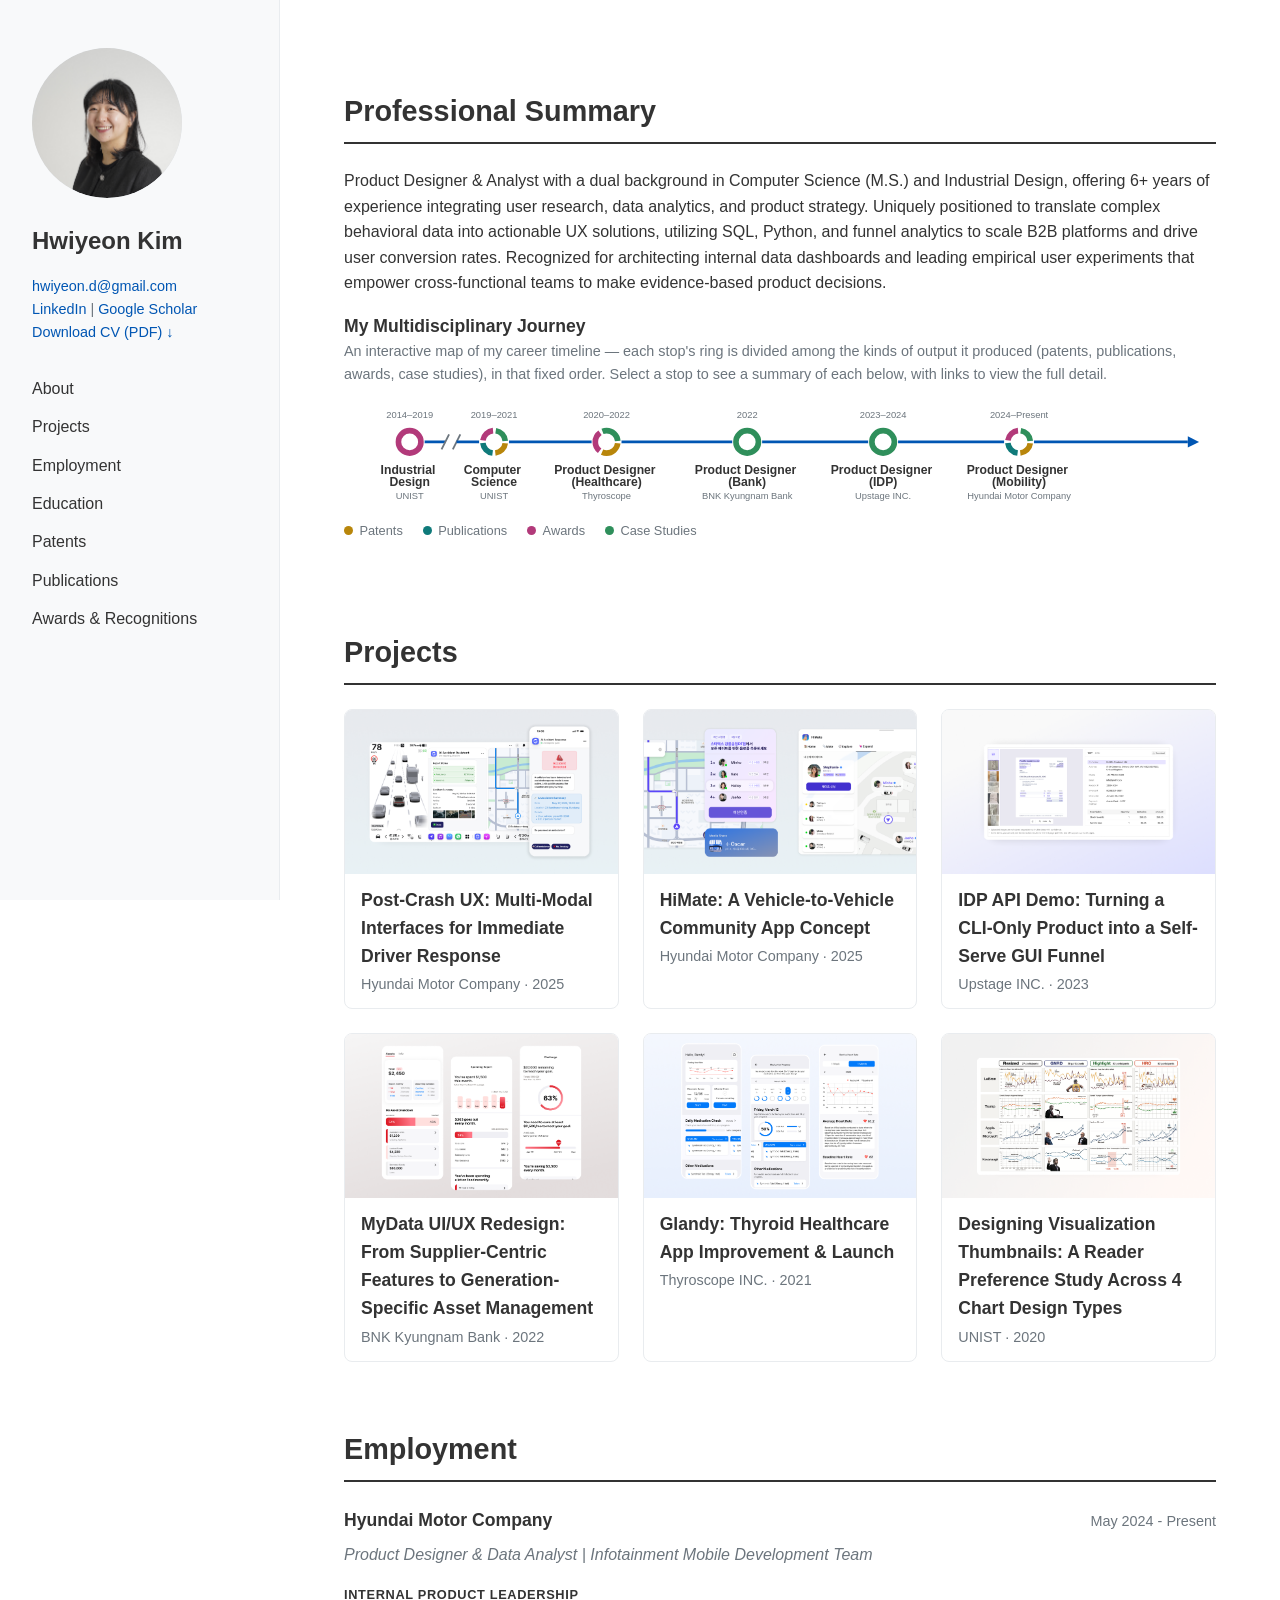
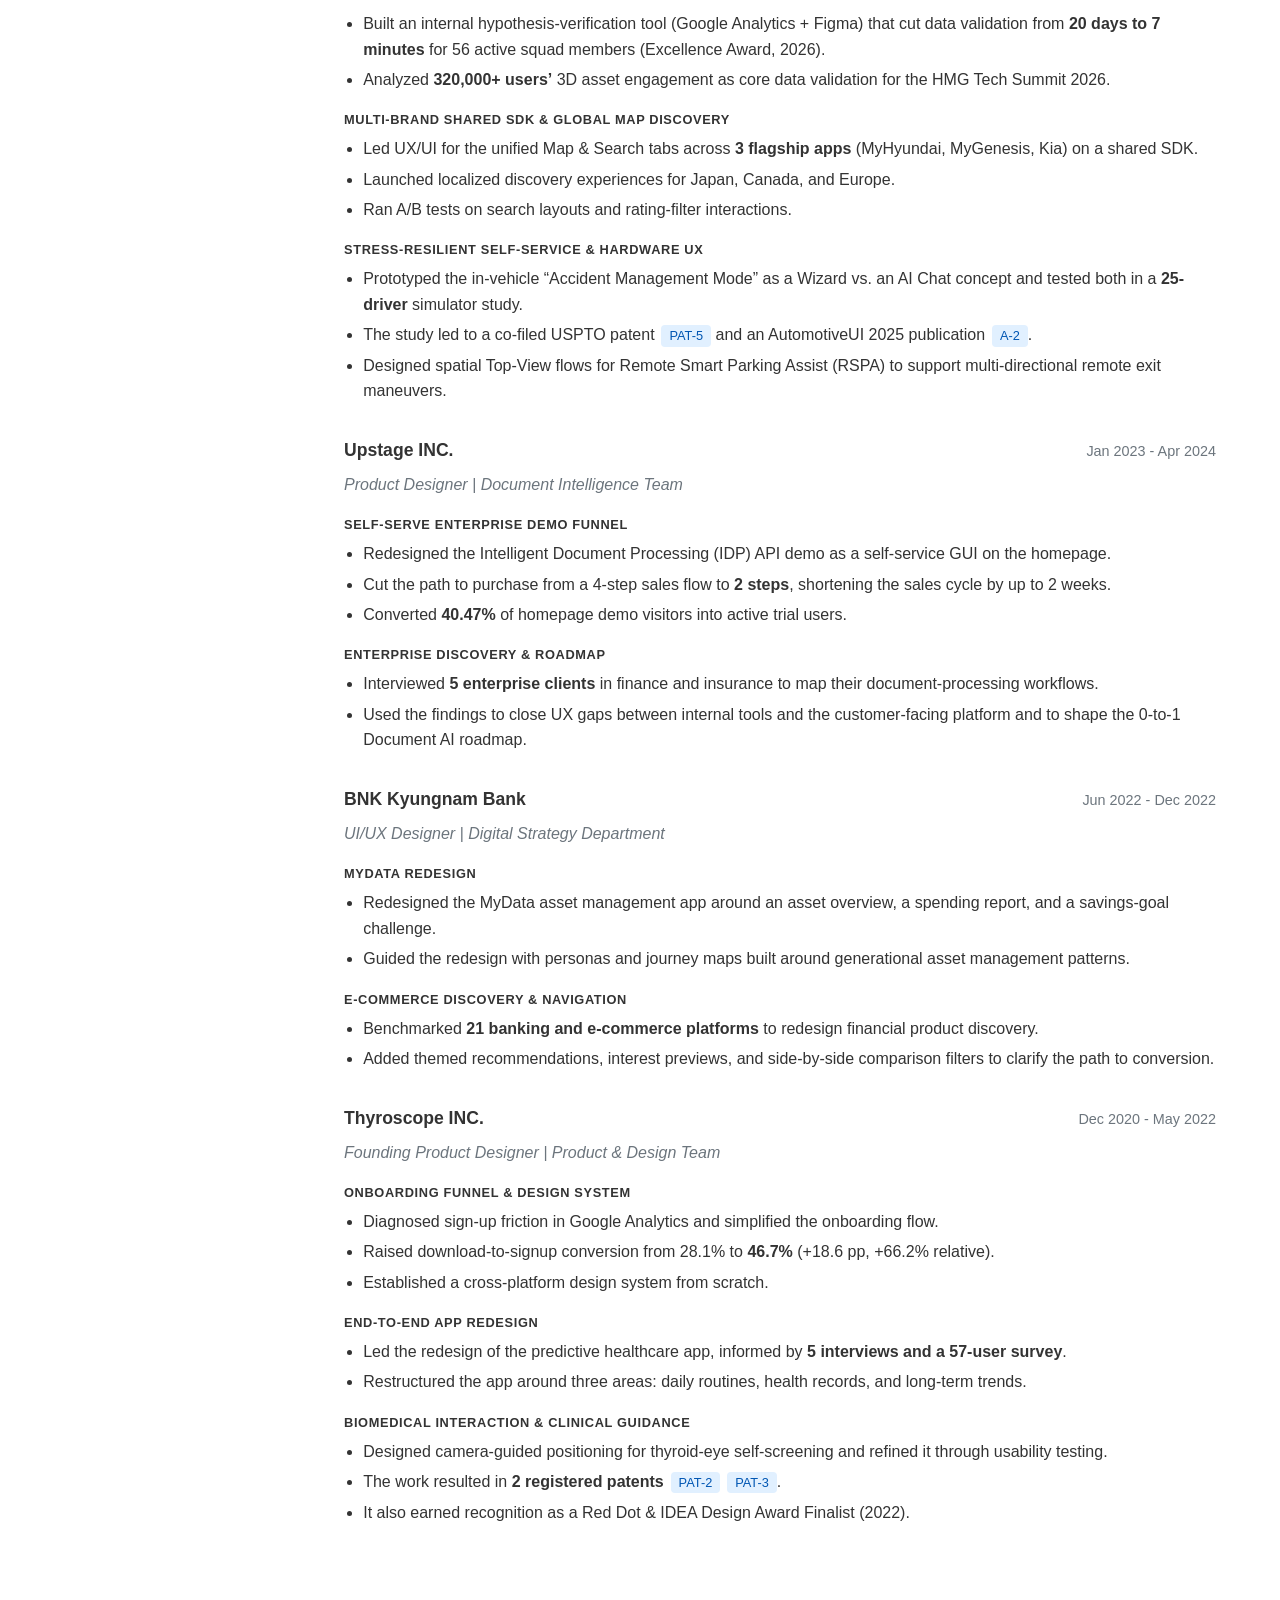
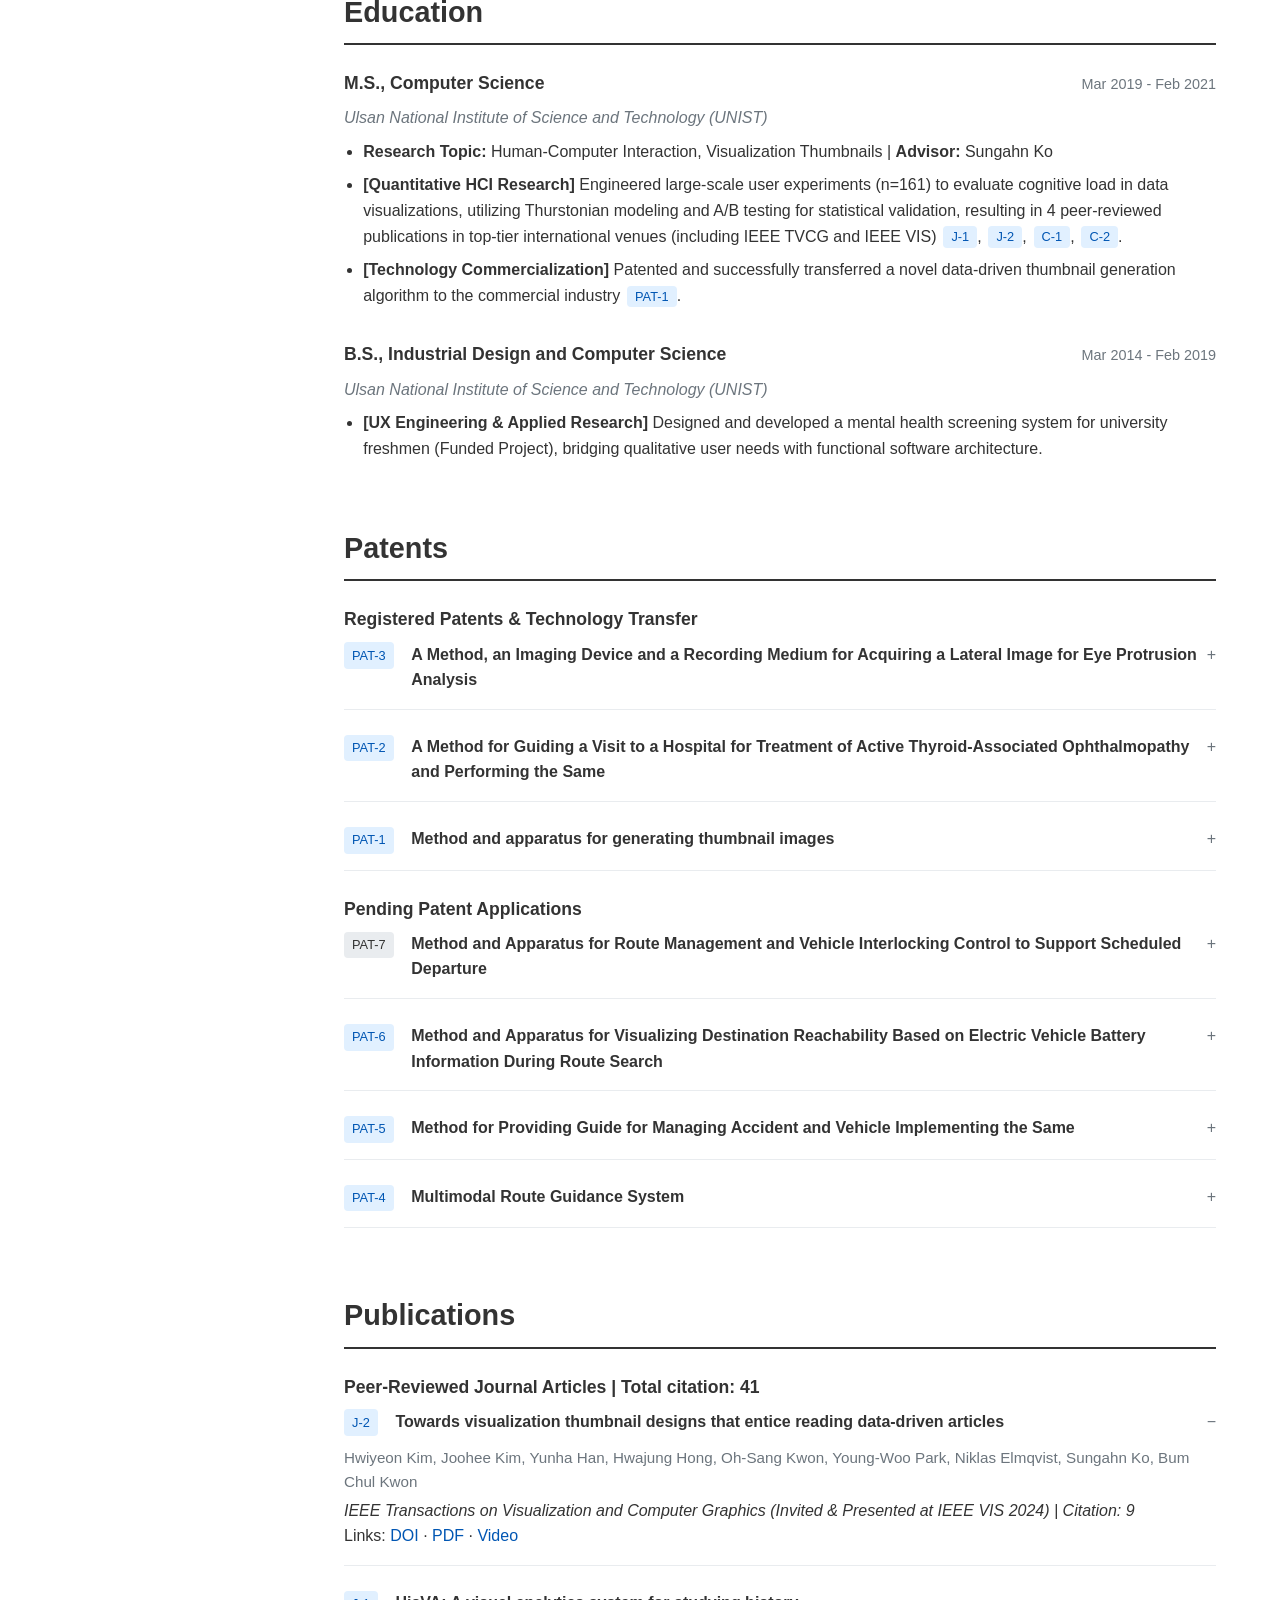
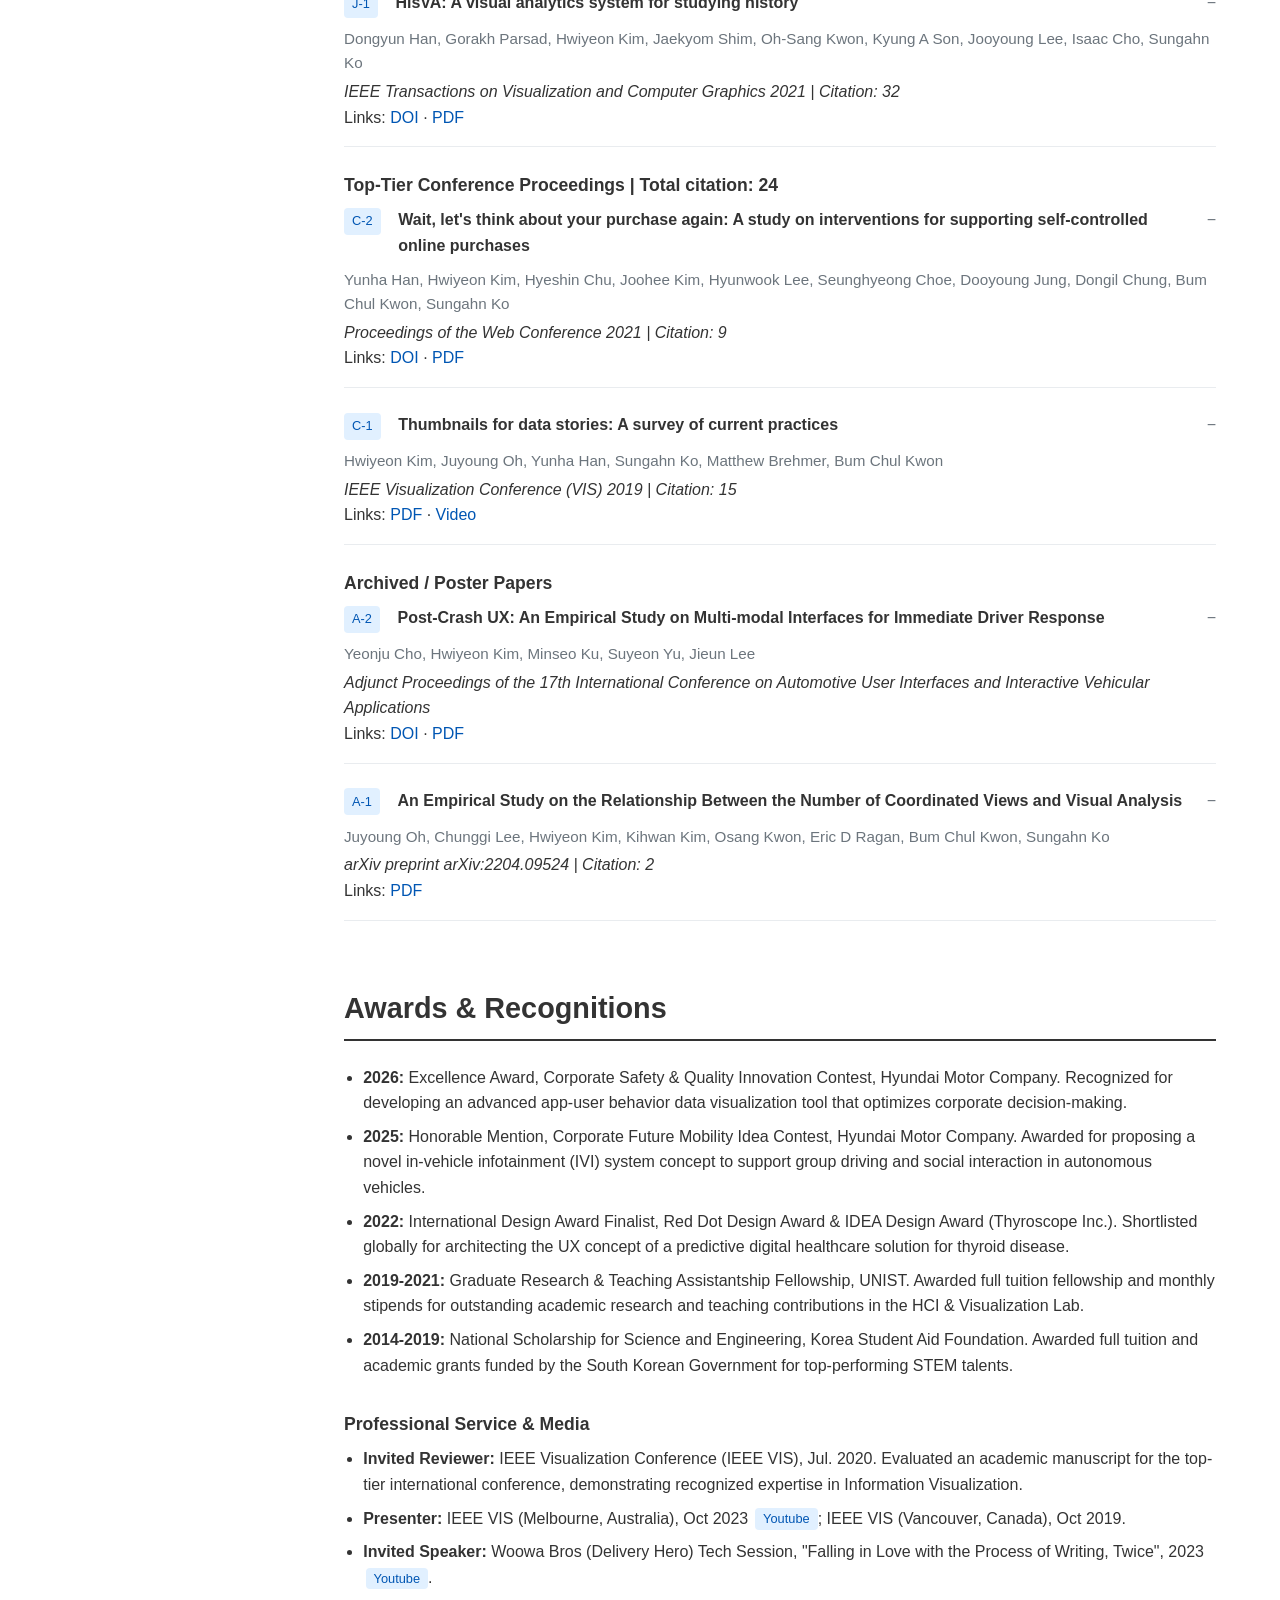
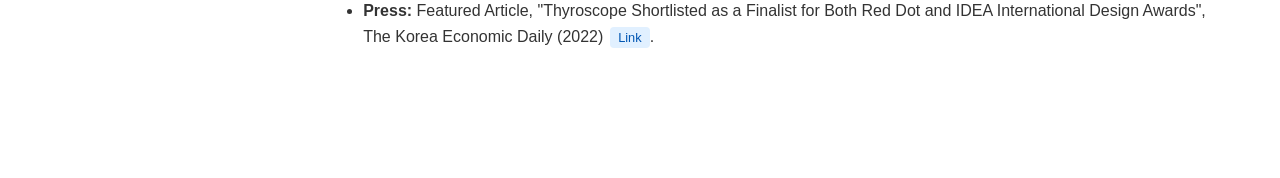
==== commit d465e231: "Restructure Employment for readability Company is now the item title with role and team as the subti" ====
--- a/index.html
+++ b/index.html
@@ -6,34 +6,47 @@
     <meta name="color-scheme" content="light dark">
     <meta name="theme-color" content="#ffffff" media="(prefers-color-scheme: light)">
     <meta name="theme-color" content="#121417" media="(prefers-color-scheme: dark)">
-    <script src="theme.js"></script>
     <title>Hwiyeon Kim | Portfolio</title>
     <script defer src="https://cloud.umami.is/script.js" data-website-id="4d39ab3d-21ab-4a51-aa59-9d996b50e921"></script>
     <style>
         :root {
             color-scheme: light dark;
-            --primary-color: light-dark(#0056b3, #6cb2ff);
-            --text-color: light-dark(#333, #e4e6ea);
-            --bg: light-dark(#fff, #121417);
-            --light-bg: light-dark(#f8f9fa, #1b1e22);
-            --border-color: light-dark(#e9ecef, #2c3138);
-            --divider: light-dark(#d8dce1, #353b43);
-            --meta-color: light-dark(#6c757d, #9aa3ad);
-            --placeholder-bg: light-dark(#dee2e6, #2a2f36);
-            --badge-bg: light-dark(#e9ecef, #2a2f36);
-            --badge-link-bg: light-dark(#e1f0ff, #1c3552);
-            --badge-link-hover-bg: light-dark(#cce5ff, #24476e);
-            --shadow: 0 2px 8px light-dark(rgba(0, 0, 0, 0.08), rgba(0, 0, 0, 0.5));
-            --c-patents: light-dark(#b8860b, #e0b84a);
-            --c-publications: light-dark(#0f7a7a, #3fb8b8);
-            --c-awards: light-dark(#b23a7a, #e06aa8);
-            --c-case-studies: light-dark(#2f8f5b, #4cc486);
-        }
-        :root[data-theme="light"] {
-            color-scheme: light;
-        }
-        :root[data-theme="dark"] {
-            color-scheme: dark;
+            --primary-color: #0056b3;
+            --text-color: #333;
+            --bg: #fff;
+            --light-bg: #f8f9fa;
+            --border-color: #e9ecef;
+            --divider: #d8dce1;
+            --meta-color: #6c757d;
+            --placeholder-bg: #dee2e6;
+            --badge-bg: #e9ecef;
+            --badge-link-bg: #e1f0ff;
+            --badge-link-hover-bg: #cce5ff;
+            --shadow: 0 2px 8px rgba(0, 0, 0, 0.08);
+            --c-patents: #b8860b;
+            --c-publications: #0f7a7a;
+            --c-awards: #b23a7a;
+            --c-case-studies: #2f8f5b;
+        }
+        @media (prefers-color-scheme: dark) {
+            :root {
+                --primary-color: #6cb2ff;
+                --text-color: #e4e6ea;
+                --bg: #121417;
+                --light-bg: #1b1e22;
+                --border-color: #2c3138;
+                --divider: #353b43;
+                --meta-color: #9aa3ad;
+                --placeholder-bg: #2a2f36;
+                --badge-bg: #2a2f36;
+                --badge-link-bg: #1c3552;
+                --badge-link-hover-bg: #24476e;
+                --shadow: 0 2px 8px rgba(0, 0, 0, 0.5);
+                --c-patents: #e0b84a;
+                --c-publications: #3fb8b8;
+                --c-awards: #e06aa8;
+                --c-case-studies: #4cc486;
+            }
         }
         html {
             scroll-behavior: smooth;
@@ -55,36 +68,6 @@
         a:hover {
             text-decoration: underline;
         }
-        .theme-toggle {
-            position: fixed;
-            left: 1rem;
-            bottom: 1rem;
-            z-index: 10;
-            display: flex;
-            align-items: center;
-            justify-content: center;
-            width: 2.75rem;
-            height: 2.75rem;
-            padding: 0;
-            border: 1px solid var(--border-color);
-            border-radius: 50%;
-            background: var(--bg);
-            color: var(--text-color);
-            box-shadow: var(--shadow);
-            cursor: pointer;
-        }
-        .theme-toggle:hover {
-            border-color: var(--primary-color);
-            color: var(--primary-color);
-        }
-        .theme-toggle:focus-visible {
-            outline: 2px solid var(--primary-color);
-            outline-offset: 2px;
-        }
-        .theme-toggle svg {
-            width: 1.25rem;
-            height: 1.25rem;
-        }
         a:focus-visible,
         summary:focus-visible {
             outline: 2px solid var(--primary-color);
@@ -103,7 +86,7 @@
             position: fixed;
             height: 100vh;
             background: var(--light-bg);
-            padding: 3rem 2rem 5rem;
+            padding: 3rem 2rem;
             box-sizing: border-box;
             border-right: 1px solid var(--border-color);
             overflow-y: auto;
@@ -560,13 +543,6 @@
                 right: 0.3rem;
                 padding: 0.5rem 0.7rem;
                 font-size: 1.5rem;
-            }
-            .theme-toggle {
-                left: 0.5rem;
-                bottom: 0.5rem;
-                width: 2.5rem;
-                height: 2.5rem;
-                opacity: 0.9;
             }
         }
         @media (max-width: 480px) {
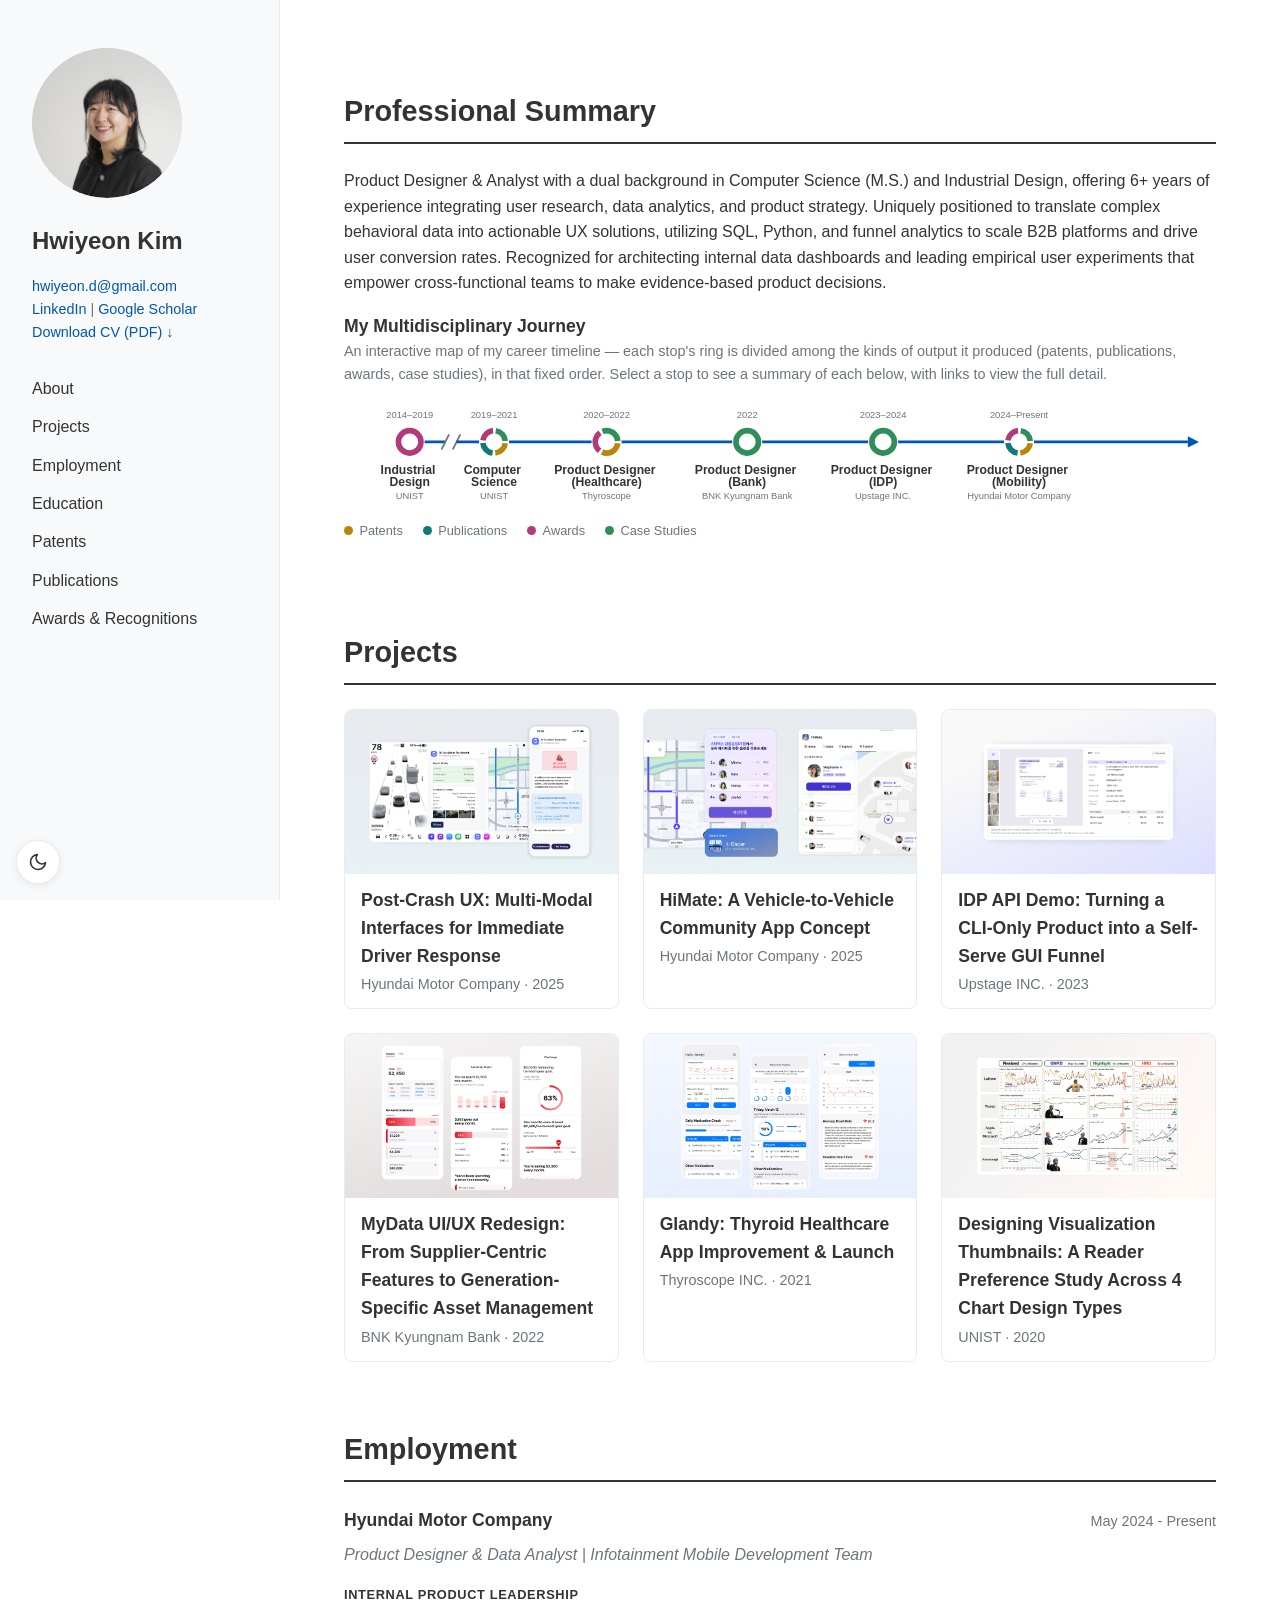
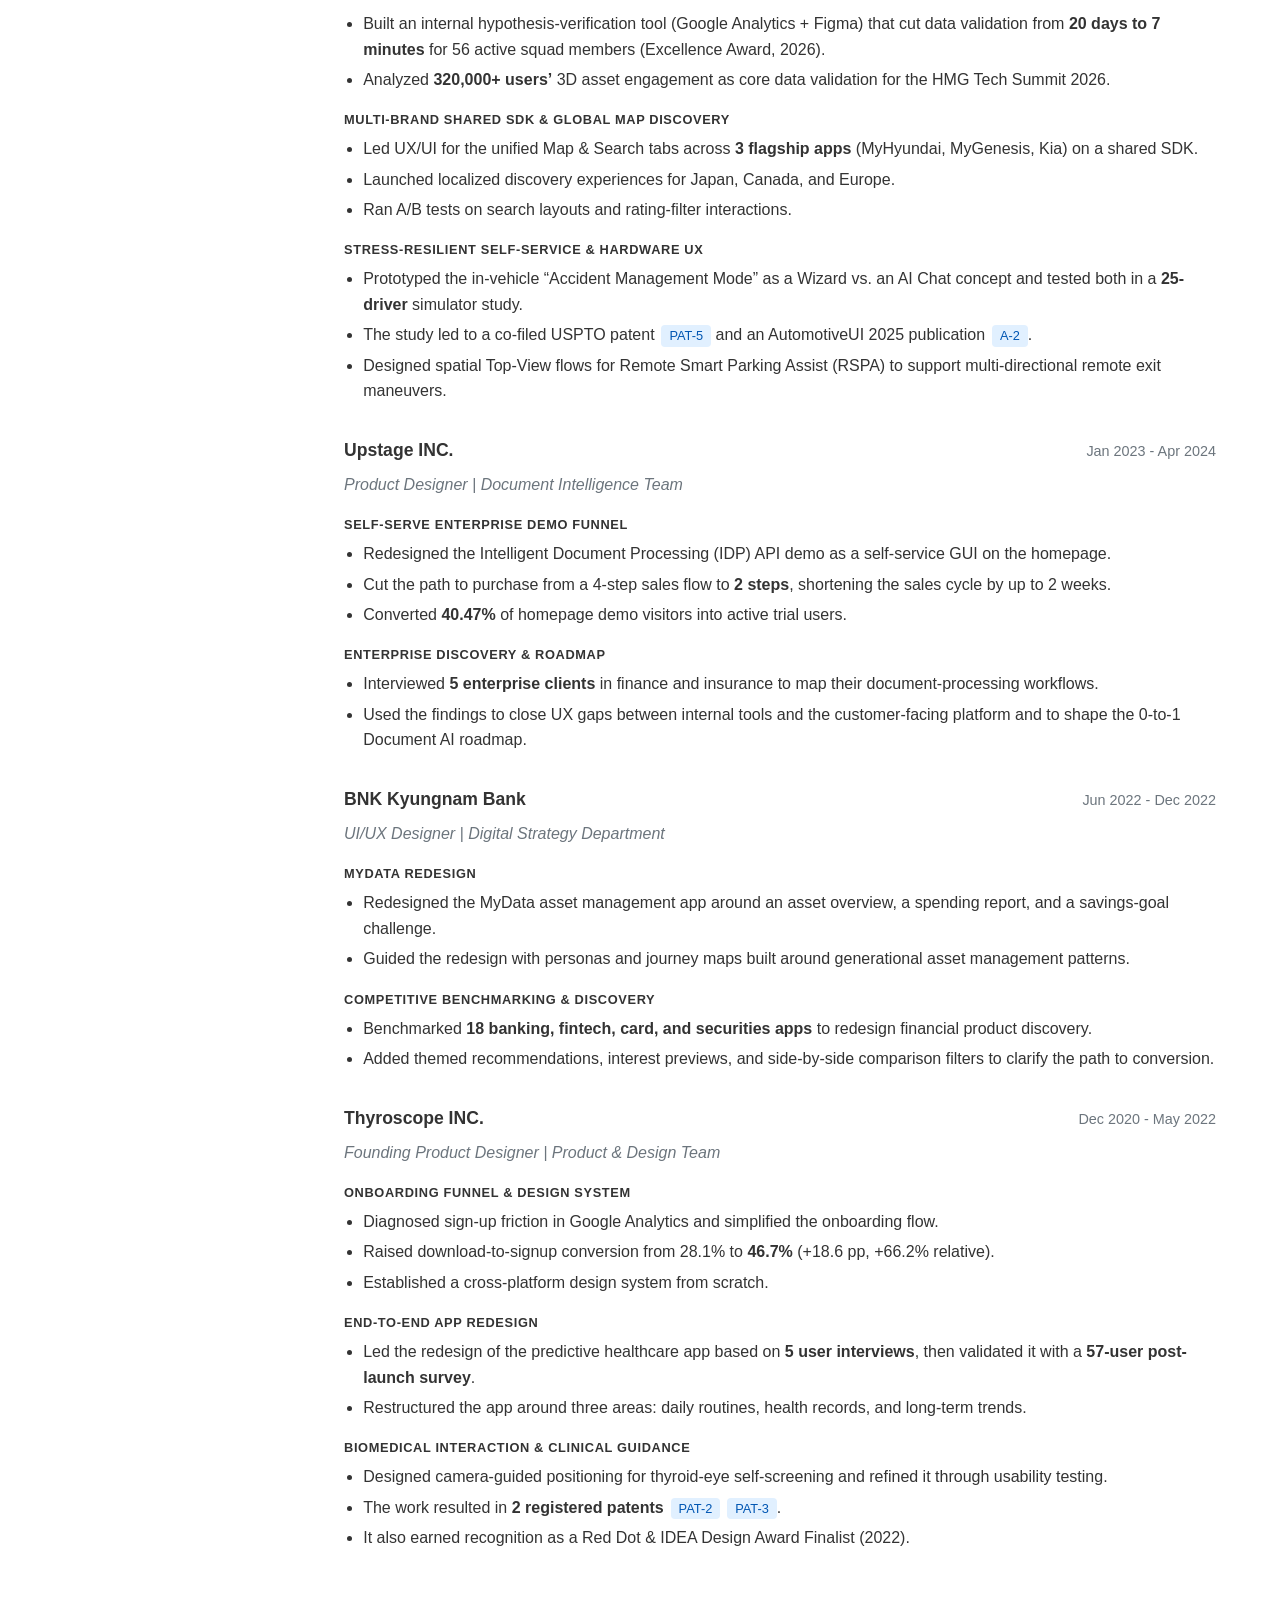
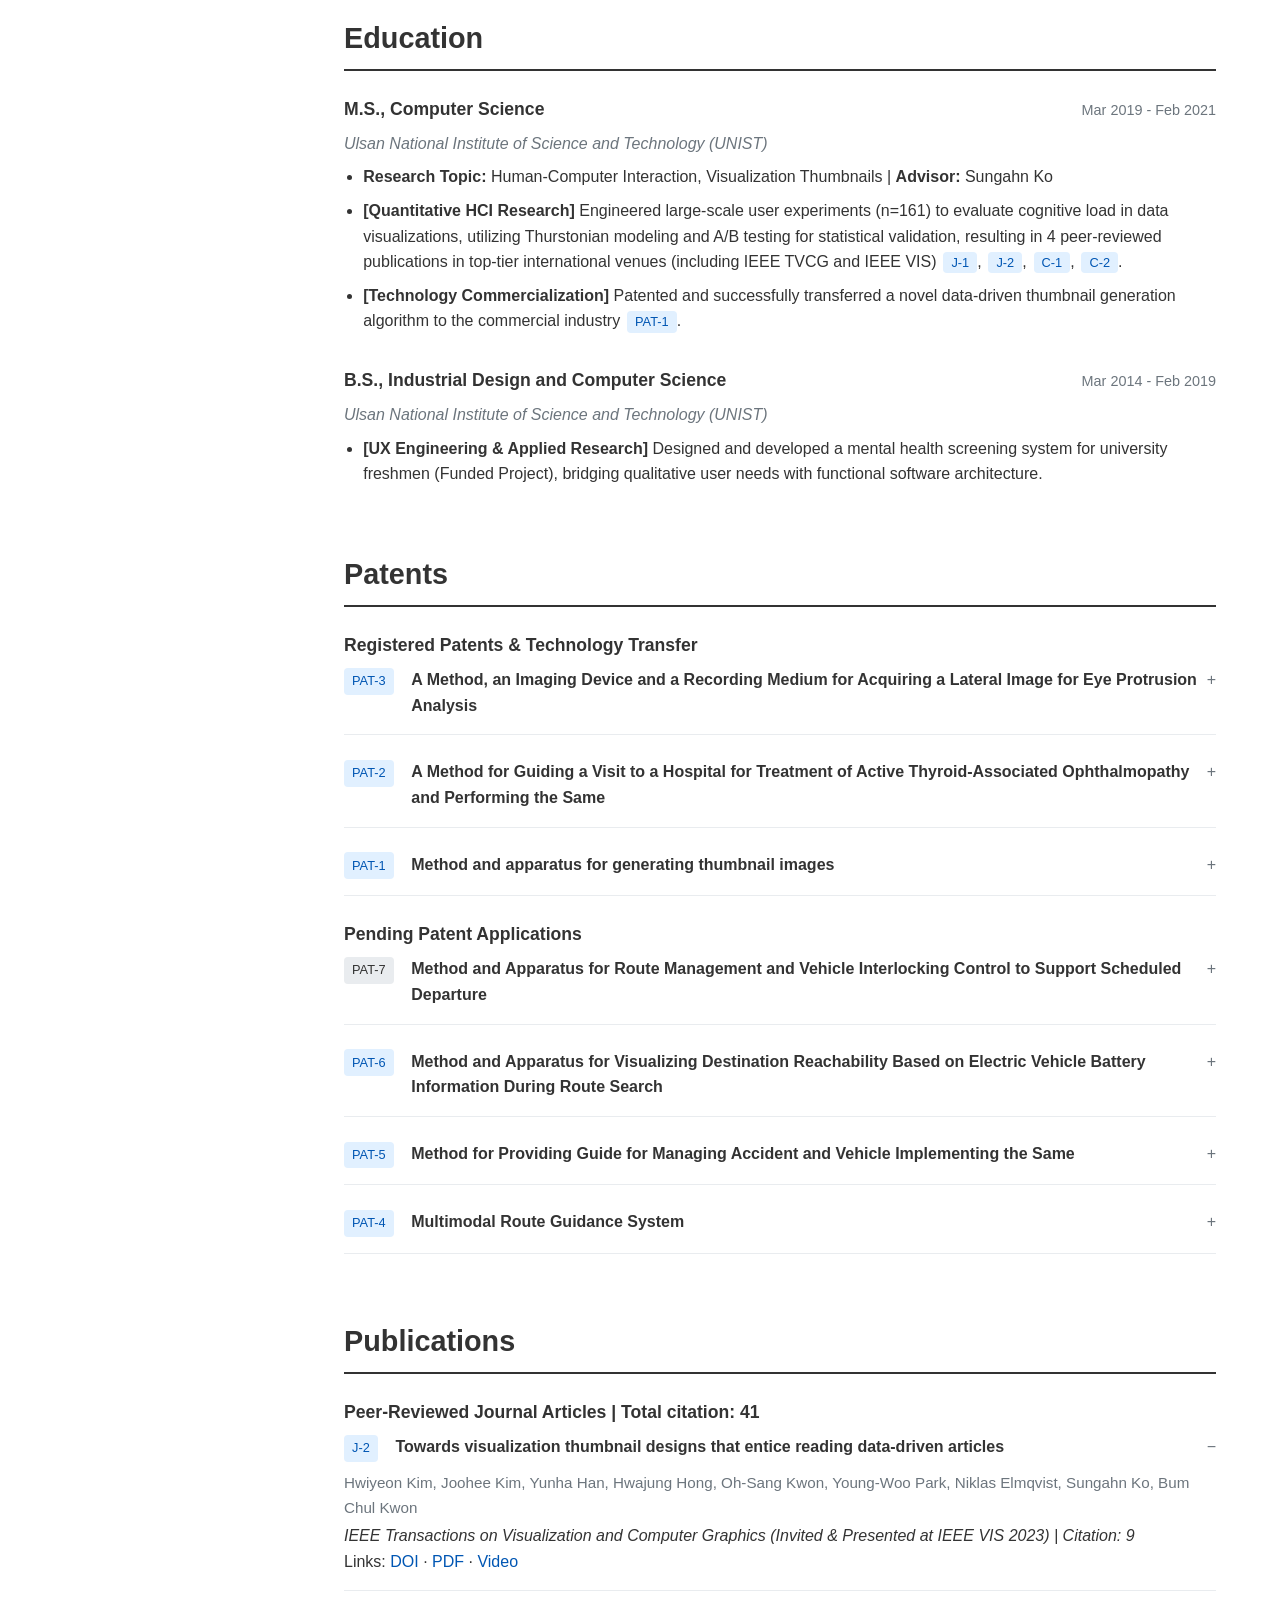
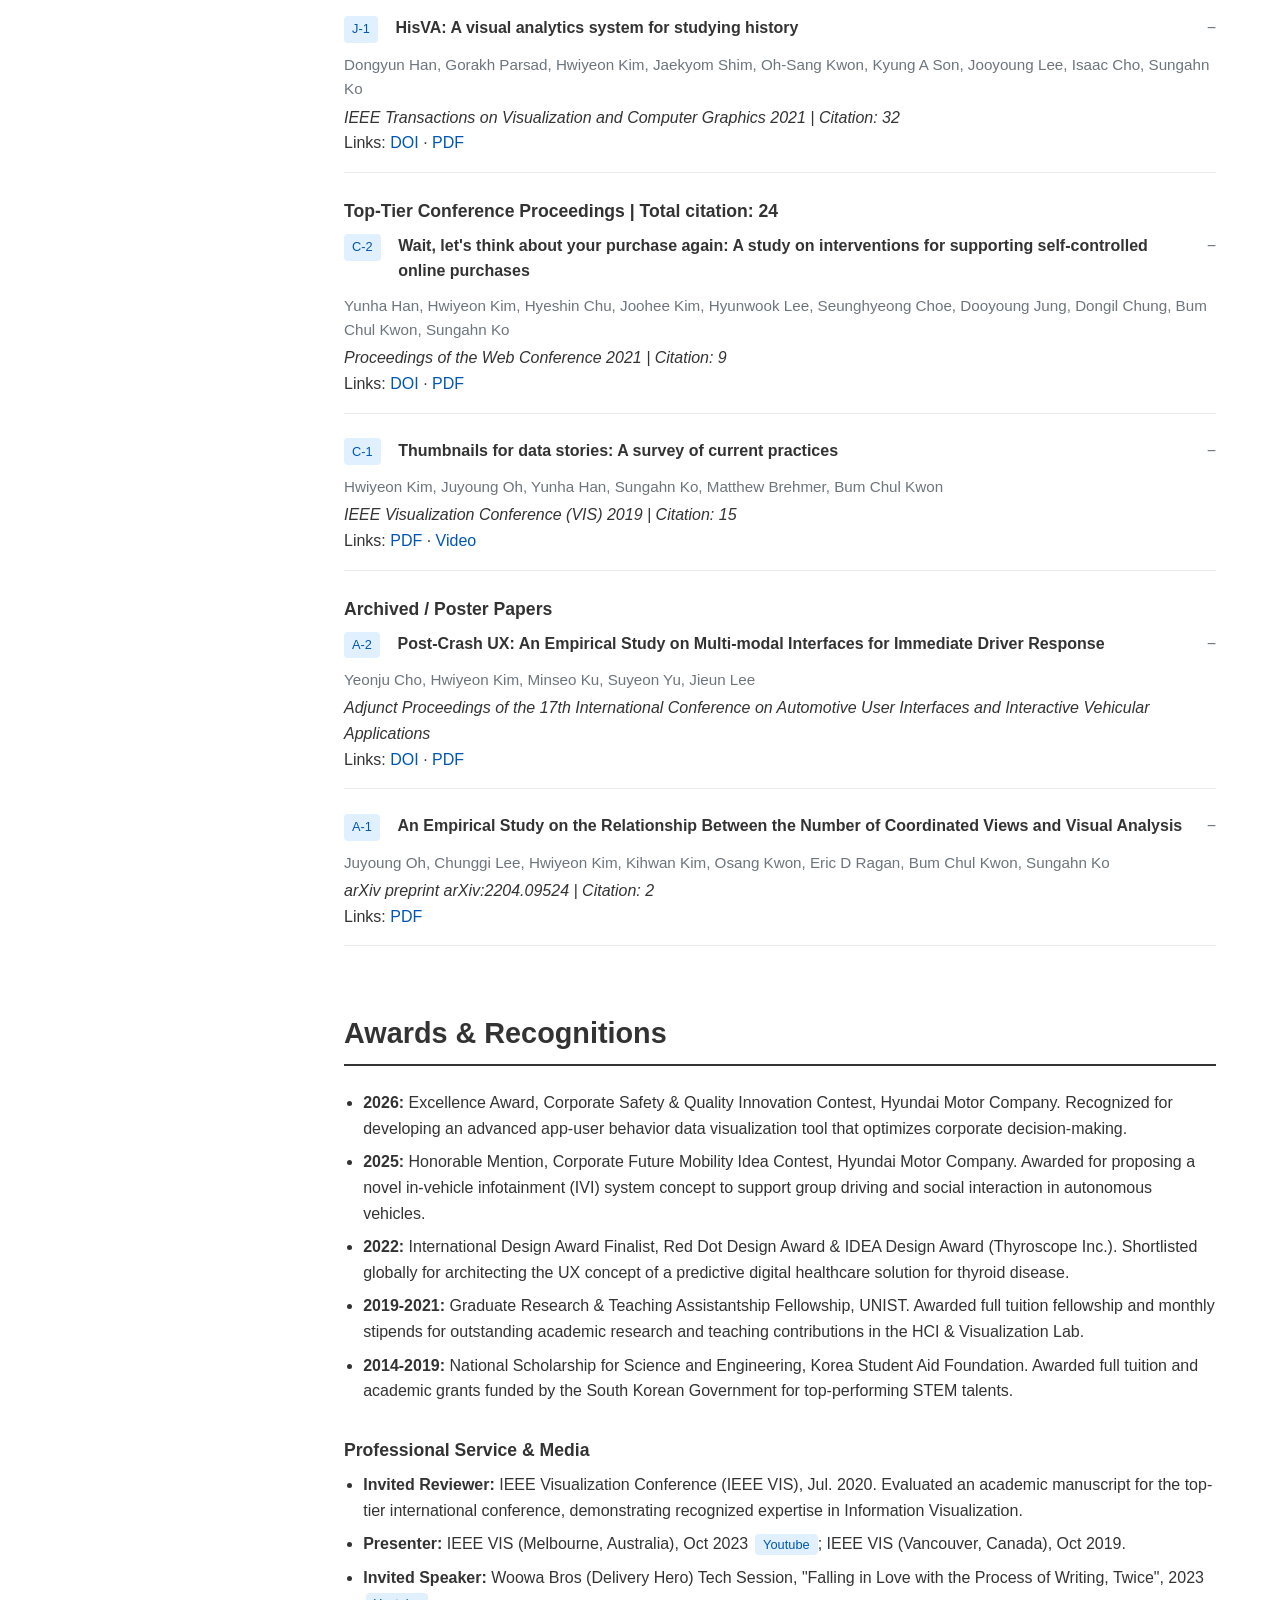
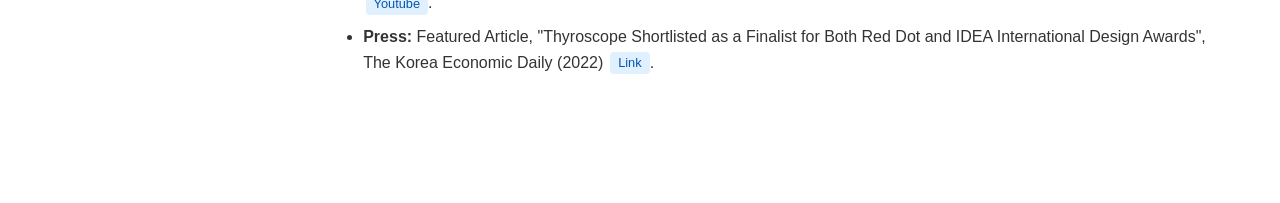
==== commit 197e99af: "Correct BNK, Thyroscope, and J-2 details BNK personas come from a research report and internal page-" ====
--- a/index.html
+++ b/index.html
@@ -6,47 +6,34 @@
     <meta name="color-scheme" content="light dark">
     <meta name="theme-color" content="#ffffff" media="(prefers-color-scheme: light)">
     <meta name="theme-color" content="#121417" media="(prefers-color-scheme: dark)">
+    <script src="theme.js"></script>
     <title>Hwiyeon Kim | Portfolio</title>
     <script defer src="https://cloud.umami.is/script.js" data-website-id="4d39ab3d-21ab-4a51-aa59-9d996b50e921"></script>
     <style>
         :root {
             color-scheme: light dark;
-            --primary-color: #0056b3;
-            --text-color: #333;
-            --bg: #fff;
-            --light-bg: #f8f9fa;
-            --border-color: #e9ecef;
-            --divider: #d8dce1;
-            --meta-color: #6c757d;
-            --placeholder-bg: #dee2e6;
-            --badge-bg: #e9ecef;
-            --badge-link-bg: #e1f0ff;
-            --badge-link-hover-bg: #cce5ff;
-            --shadow: 0 2px 8px rgba(0, 0, 0, 0.08);
-            --c-patents: #b8860b;
-            --c-publications: #0f7a7a;
-            --c-awards: #b23a7a;
-            --c-case-studies: #2f8f5b;
-        }
-        @media (prefers-color-scheme: dark) {
-            :root {
-                --primary-color: #6cb2ff;
-                --text-color: #e4e6ea;
-                --bg: #121417;
-                --light-bg: #1b1e22;
-                --border-color: #2c3138;
-                --divider: #353b43;
-                --meta-color: #9aa3ad;
-                --placeholder-bg: #2a2f36;
-                --badge-bg: #2a2f36;
-                --badge-link-bg: #1c3552;
-                --badge-link-hover-bg: #24476e;
-                --shadow: 0 2px 8px rgba(0, 0, 0, 0.5);
-                --c-patents: #e0b84a;
-                --c-publications: #3fb8b8;
-                --c-awards: #e06aa8;
-                --c-case-studies: #4cc486;
-            }
+            --primary-color: light-dark(#0056b3, #6cb2ff);
+            --text-color: light-dark(#333, #e4e6ea);
+            --bg: light-dark(#fff, #121417);
+            --light-bg: light-dark(#f8f9fa, #1b1e22);
+            --border-color: light-dark(#e9ecef, #2c3138);
+            --divider: light-dark(#d8dce1, #353b43);
+            --meta-color: light-dark(#6c757d, #9aa3ad);
+            --placeholder-bg: light-dark(#dee2e6, #2a2f36);
+            --badge-bg: light-dark(#e9ecef, #2a2f36);
+            --badge-link-bg: light-dark(#e1f0ff, #1c3552);
+            --badge-link-hover-bg: light-dark(#cce5ff, #24476e);
+            --shadow: 0 2px 8px light-dark(rgba(0, 0, 0, 0.08), rgba(0, 0, 0, 0.5));
+            --c-patents: light-dark(#b8860b, #e0b84a);
+            --c-publications: light-dark(#0f7a7a, #3fb8b8);
+            --c-awards: light-dark(#b23a7a, #e06aa8);
+            --c-case-studies: light-dark(#2f8f5b, #4cc486);
+        }
+        :root[data-theme="light"] {
+            color-scheme: light;
+        }
+        :root[data-theme="dark"] {
+            color-scheme: dark;
         }
         html {
             scroll-behavior: smooth;
@@ -68,6 +55,36 @@
         a:hover {
             text-decoration: underline;
         }
+        .theme-toggle {
+            position: fixed;
+            left: 1rem;
+            bottom: 1rem;
+            z-index: 10;
+            display: flex;
+            align-items: center;
+            justify-content: center;
+            width: 2.75rem;
+            height: 2.75rem;
+            padding: 0;
+            border: 1px solid var(--border-color);
+            border-radius: 50%;
+            background: var(--bg);
+            color: var(--text-color);
+            box-shadow: var(--shadow);
+            cursor: pointer;
+        }
+        .theme-toggle:hover {
+            border-color: var(--primary-color);
+            color: var(--primary-color);
+        }
+        .theme-toggle:focus-visible {
+            outline: 2px solid var(--primary-color);
+            outline-offset: 2px;
+        }
+        .theme-toggle svg {
+            width: 1.25rem;
+            height: 1.25rem;
+        }
         a:focus-visible,
         summary:focus-visible {
             outline: 2px solid var(--primary-color);
@@ -86,7 +103,7 @@
             position: fixed;
             height: 100vh;
             background: var(--light-bg);
-            padding: 3rem 2rem;
+            padding: 3rem 2rem 5rem;
             box-sizing: border-box;
             border-right: 1px solid var(--border-color);
             overflow-y: auto;
@@ -543,6 +560,13 @@
                 right: 0.3rem;
                 padding: 0.5rem 0.7rem;
                 font-size: 1.5rem;
+            }
+            .theme-toggle {
+                left: 0.5rem;
+                bottom: 0.5rem;
+                width: 2.5rem;
+                height: 2.5rem;
+                opacity: 0.9;
             }
         }
         @media (max-width: 480px) {
@@ -949,9 +973,9 @@
                     </ul>
                 </div>
                 <div class="item-group">
-                    <p class="group-label">E-Commerce Discovery &amp; Navigation</p>
+                    <p class="group-label">Competitive Benchmarking &amp; Discovery</p>
                     <ul class="bullet-list">
-                        <li>Benchmarked <strong>21 banking and e-commerce platforms</strong> to redesign financial product discovery.</li>
+                        <li>Benchmarked <strong>18 banking, fintech, card, and securities apps</strong> to redesign financial product discovery.</li>
                         <li>Added themed recommendations, interest previews, and side-by-side comparison filters to clarify the path to conversion.</li>
                     </ul>
                 </div>
@@ -974,7 +998,7 @@
                 <div class="item-group">
                     <p class="group-label">End-to-End App Redesign</p>
                     <ul class="bullet-list">
-                        <li>Led the redesign of the predictive healthcare app, informed by <strong>5 interviews and a 57-user survey</strong>.</li>
+                        <li>Led the redesign of the predictive healthcare app based on <strong>5 user interviews</strong>, then validated it with a <strong>57-user post-launch survey</strong>.</li>
                         <li>Restructured the app around three areas: daily routines, health records, and long-term trends.</li>
                     </ul>
                 </div>
@@ -1085,7 +1109,7 @@
                 <summary><a class="badge" href="https://pure.kaist.ac.kr/en/publications/towards-visualization-thumbnail-designs-that-entice-reading-data-" target="_blank">J-2</a> <span class="accordion-title">Towards visualization thumbnail designs that entice reading data-driven articles</span></summary>
                 <div class="accordion-body">
                     <div class="publication-authors">Hwiyeon Kim, Joohee Kim, Yunha Han, Hwajung Hong, Oh-Sang Kwon, Young-Woo Park, Niklas Elmqvist, Sungahn Ko, Bum Chul Kwon</div>
-                    <div class="publication-venue">IEEE Transactions on Visualization and Computer Graphics (Invited & Presented at IEEE VIS 2024) | Citation: 9</div>
+                    <div class="publication-venue">IEEE Transactions on Visualization and Computer Graphics (Invited & Presented at IEEE VIS 2023) | Citation: 9</div>
                     <div class="item-meta">Links: <a href="https://ieeexplore.ieee.org/document/10130316" target="_blank">DOI</a> · <a href="https://arxiv.org/pdf/2305.17051" target="_blank">PDF</a> · <a href="https://www.youtube.com/watch?v=0zHERZNI6NY" target="_blank">Video</a></div>
                 </div>
             </details>
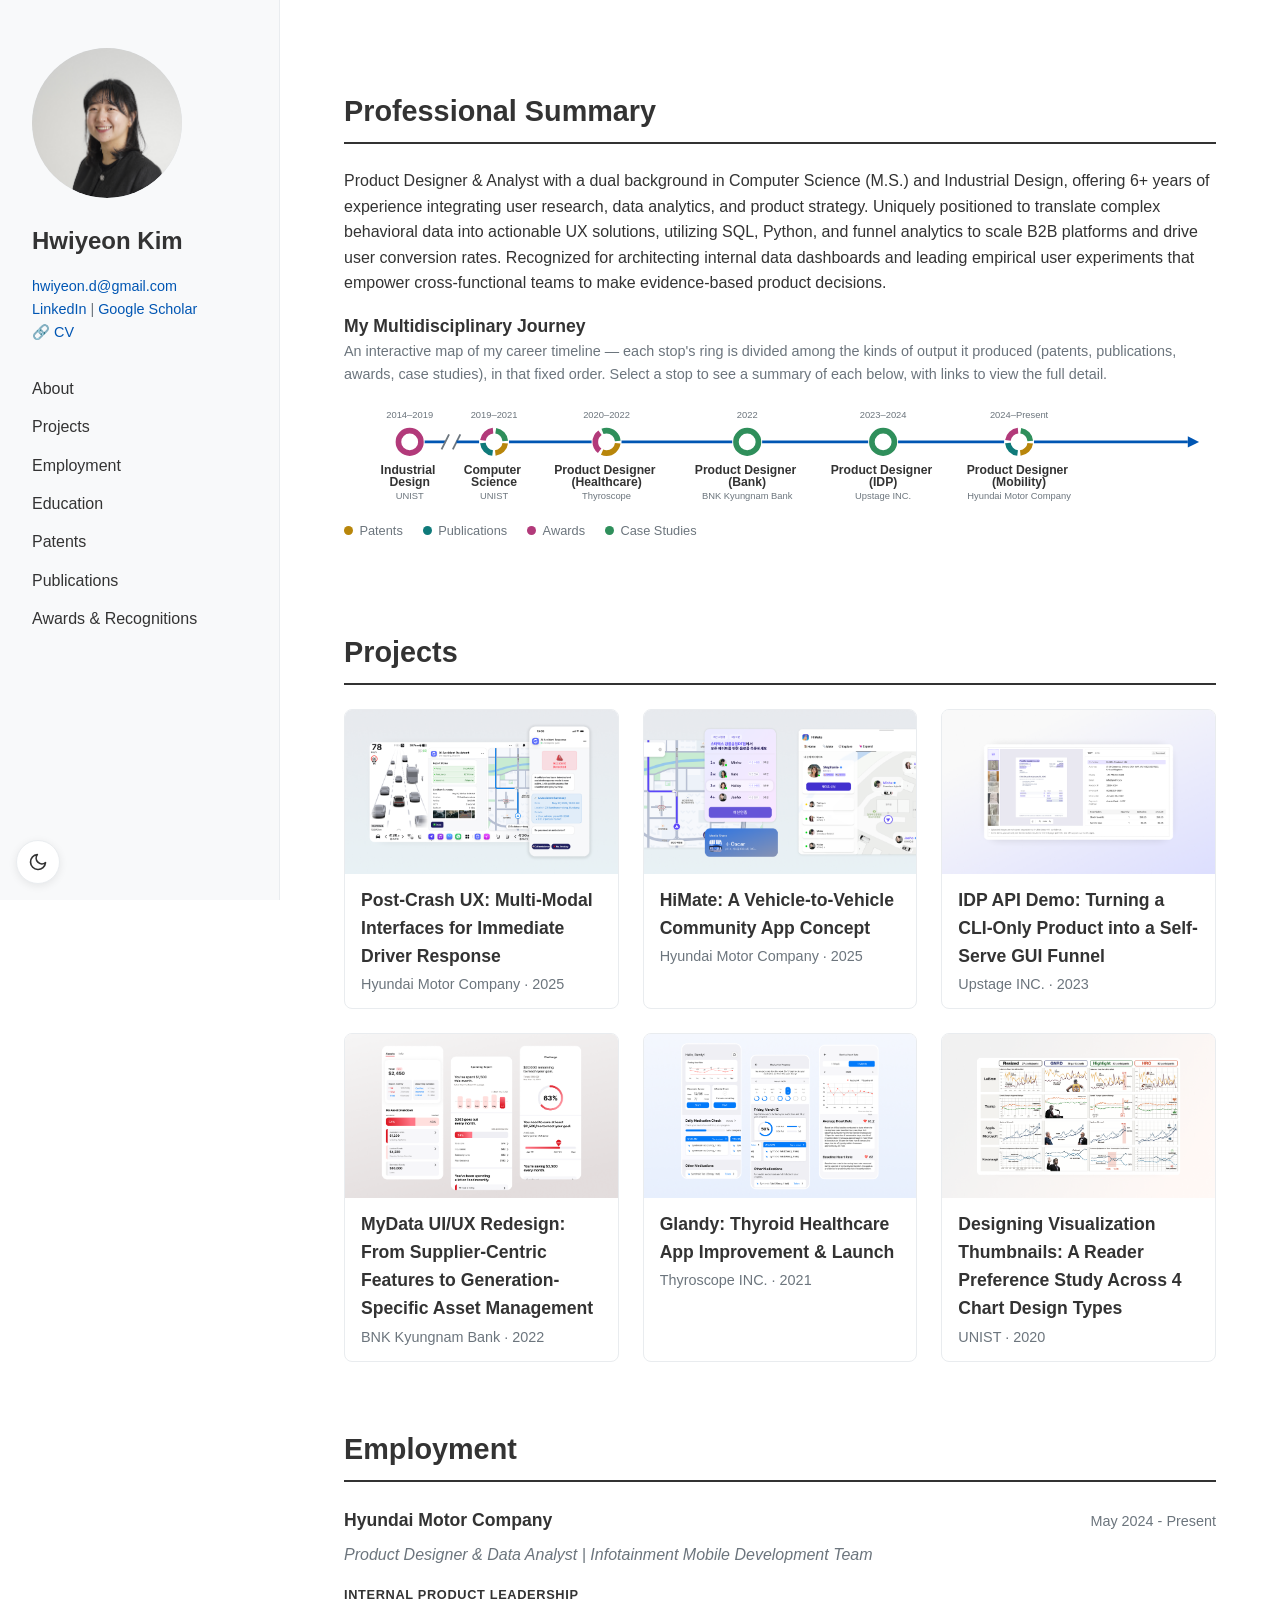
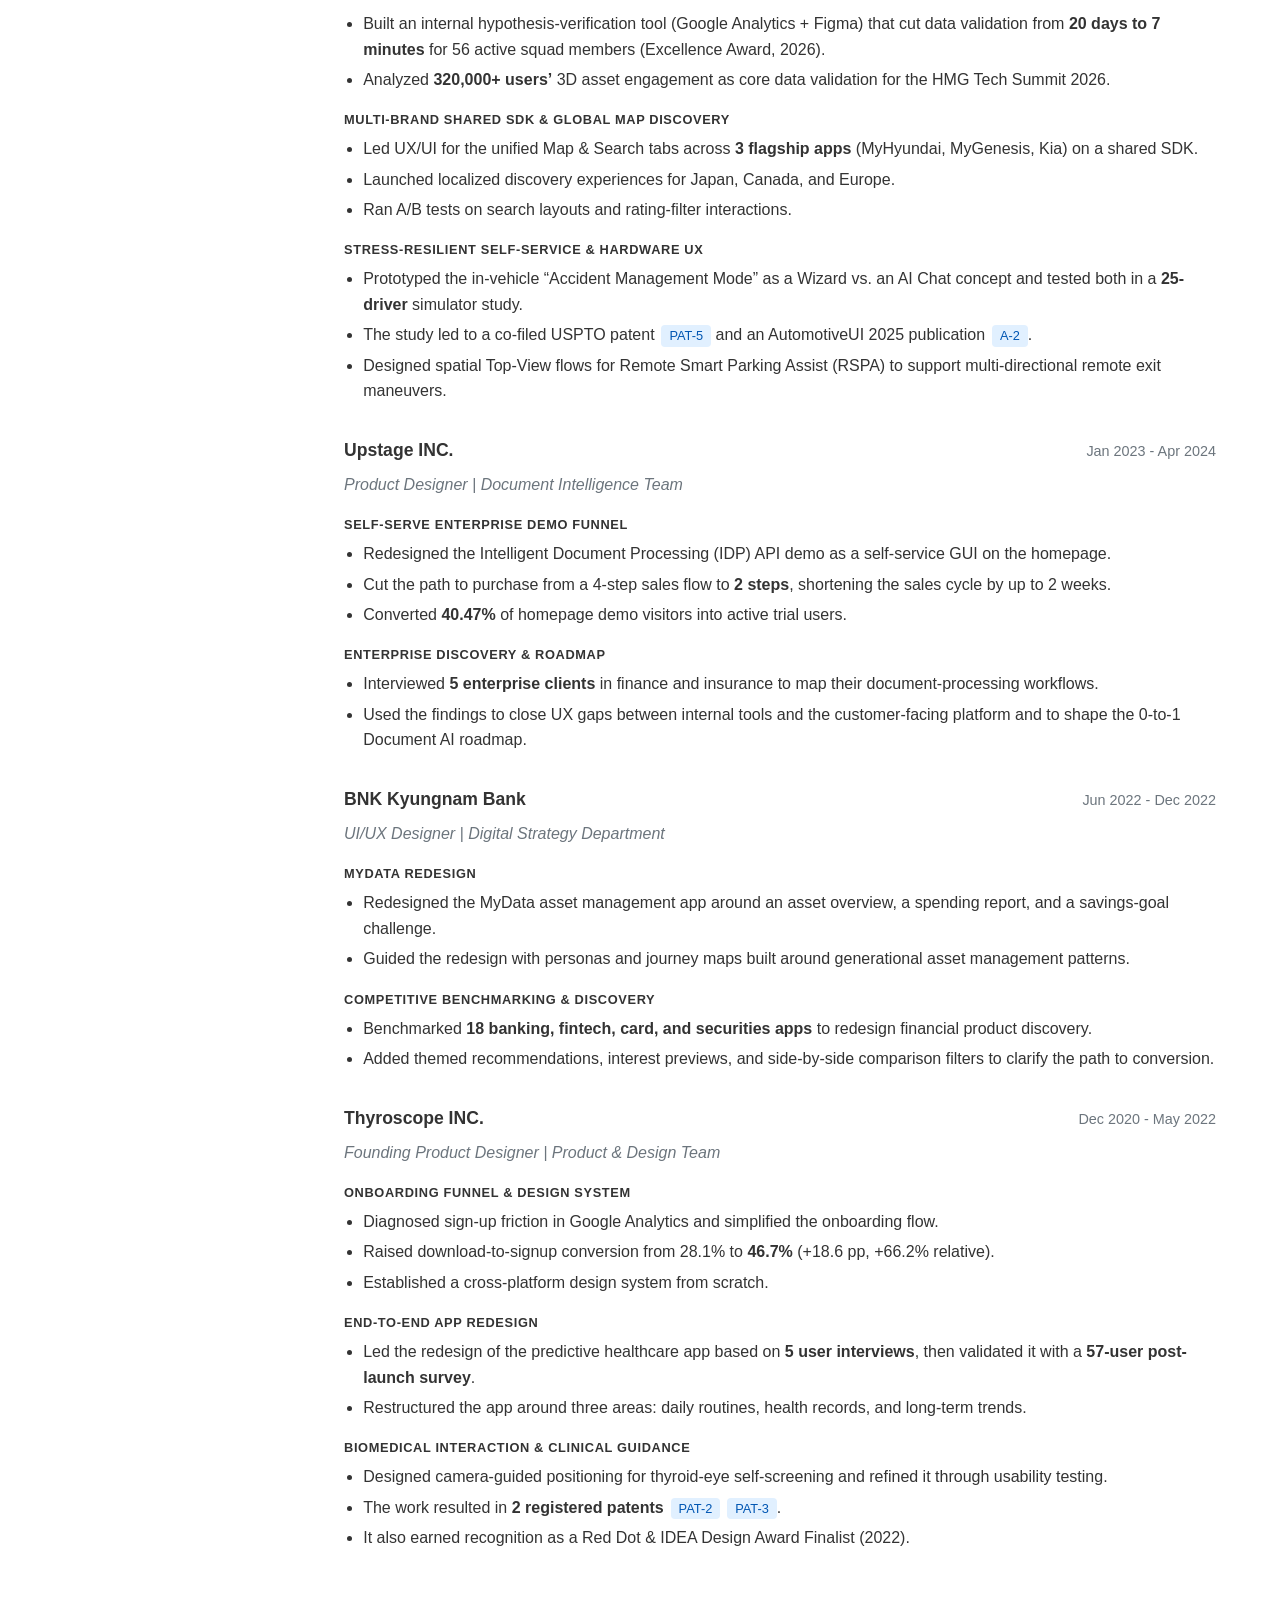
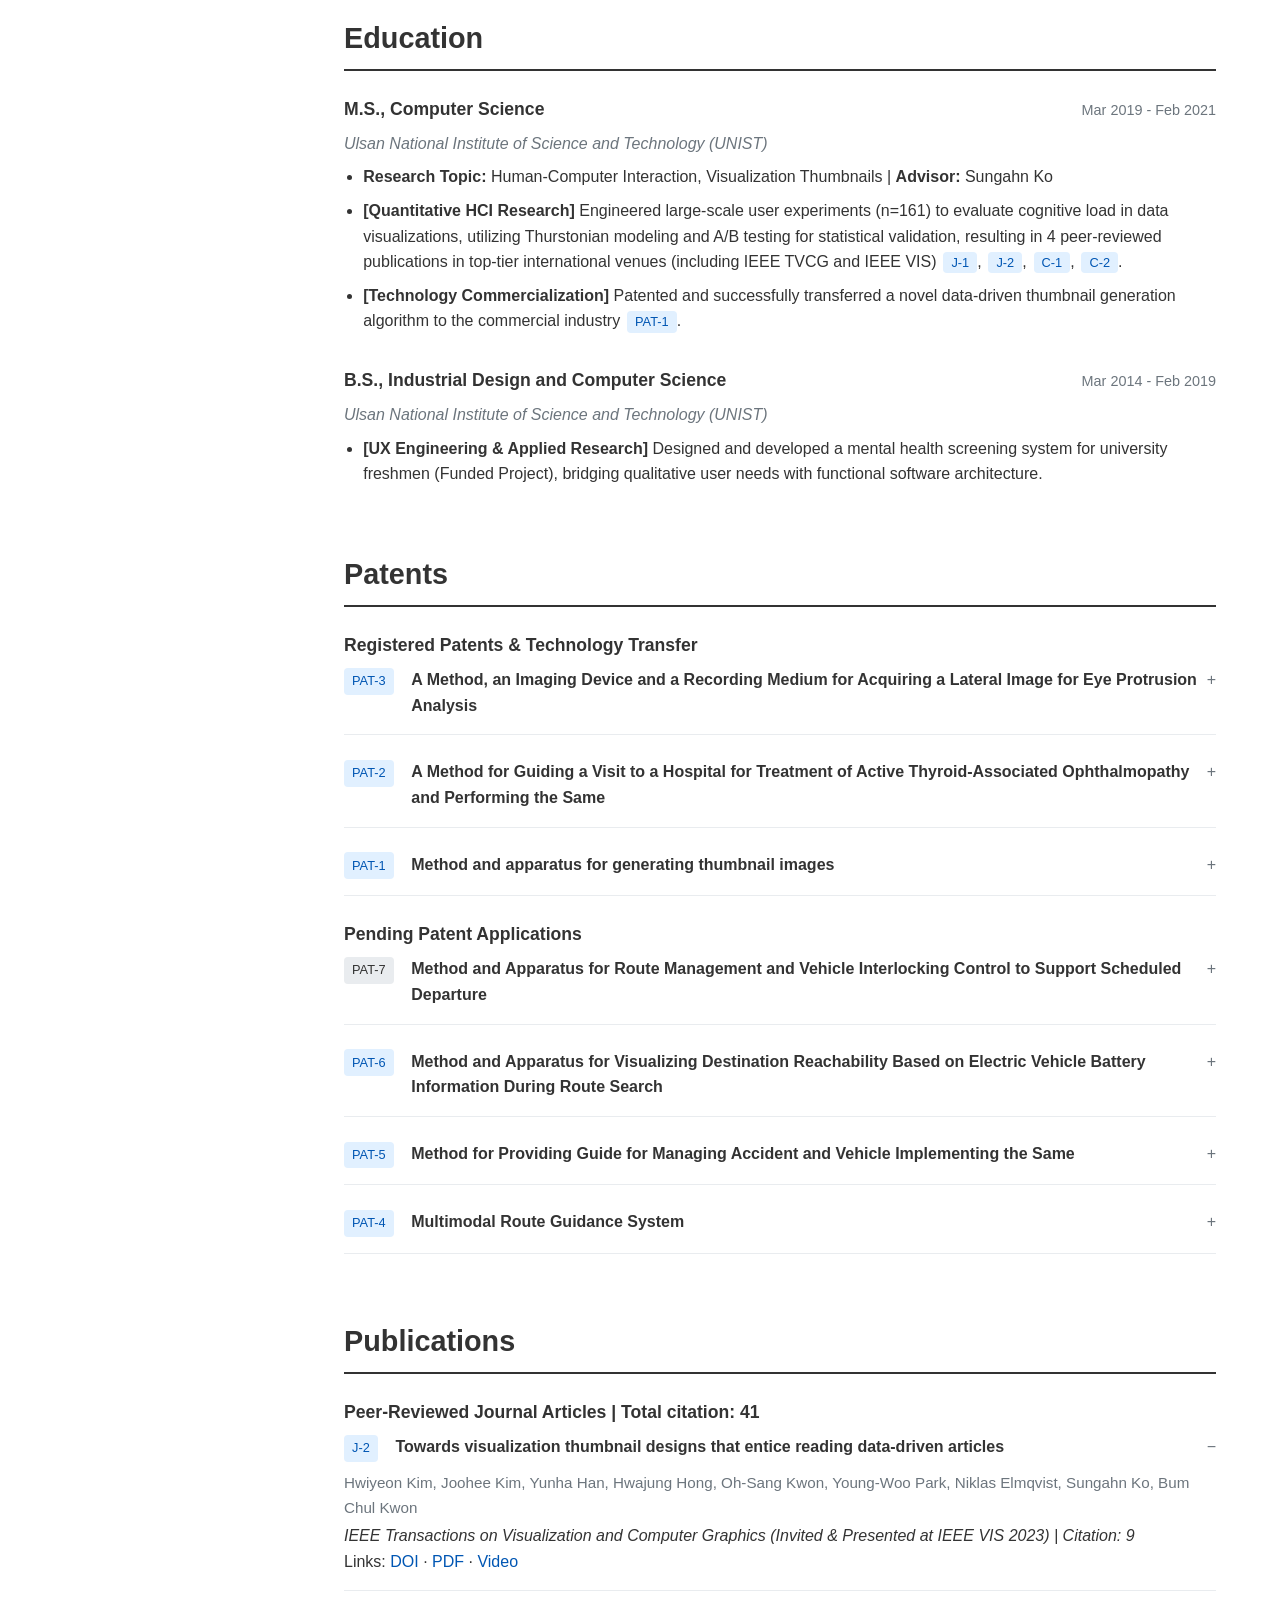
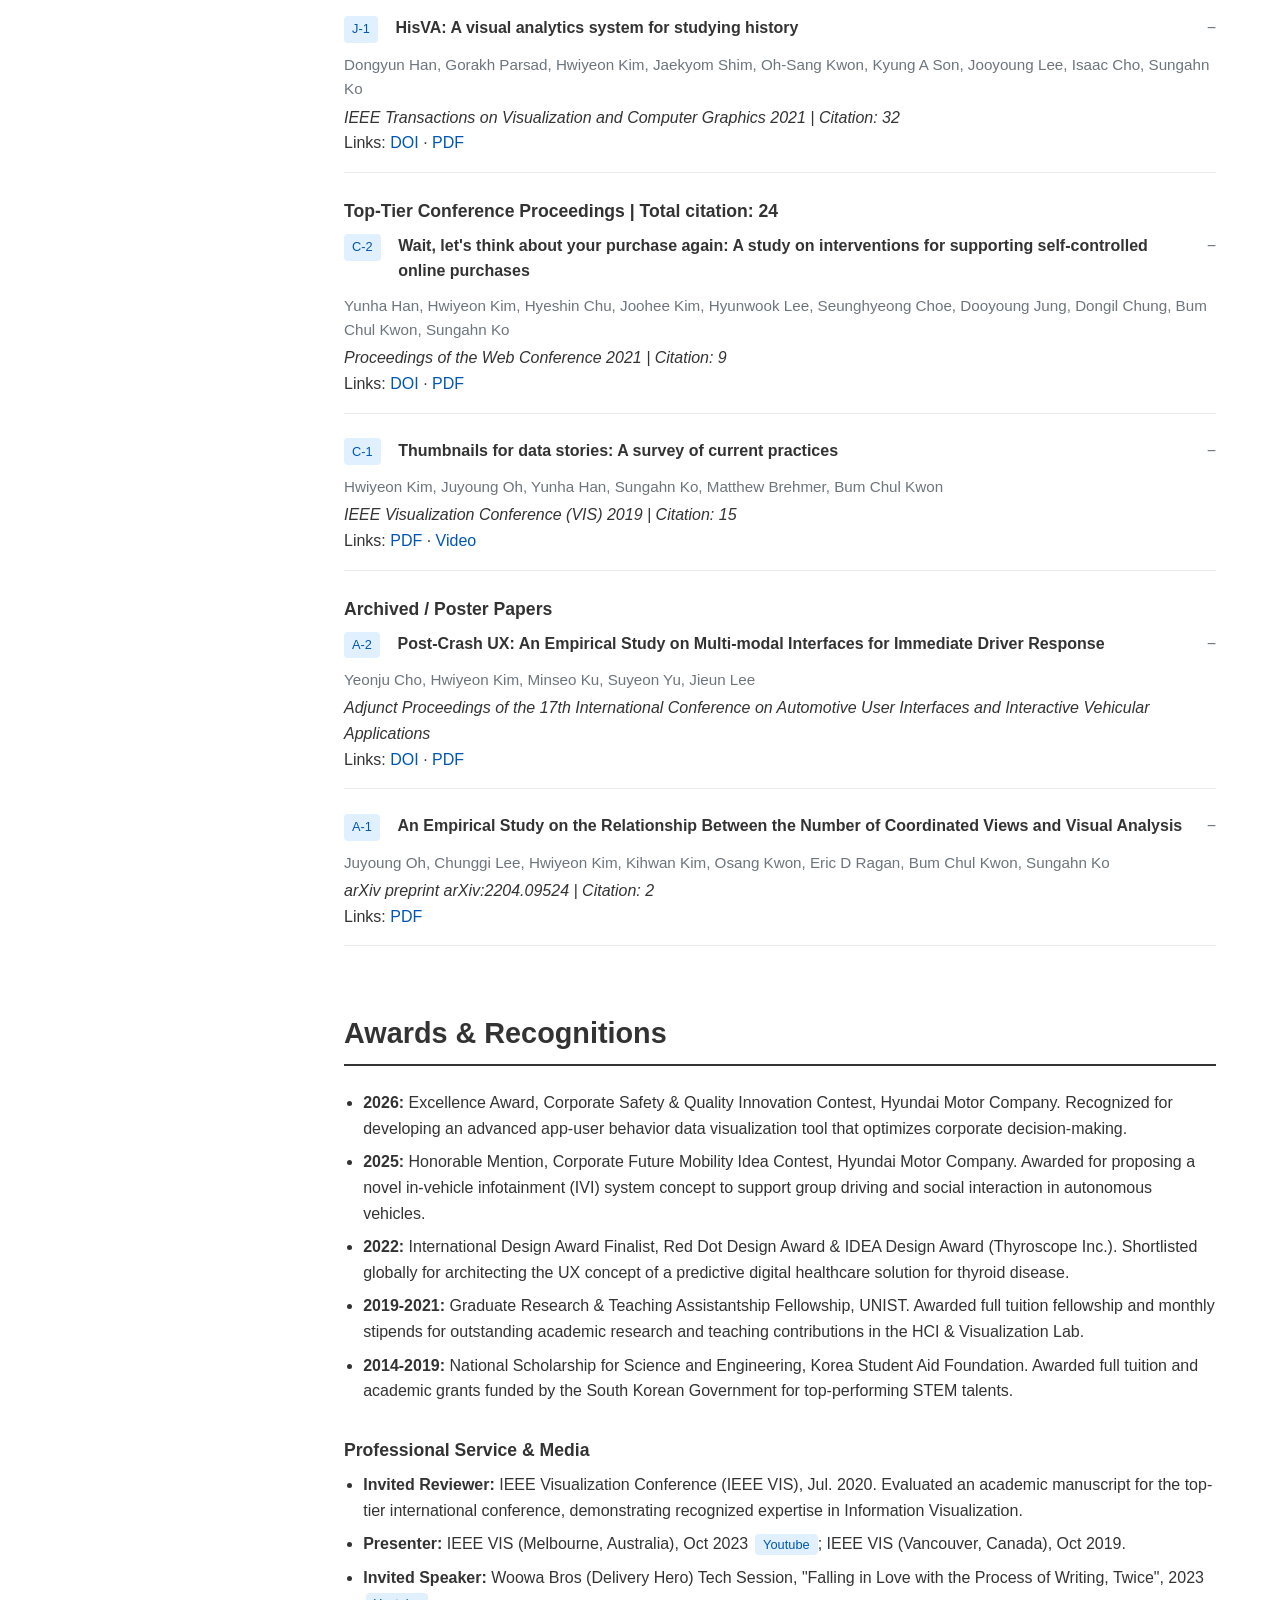
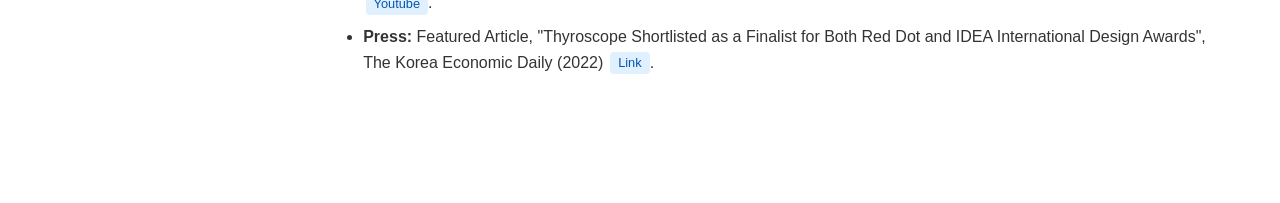
==== commit 0d45dbc6: "Rename CV link and track clicks in Umami The sidebar link now reads CV with a link emoji on its own " ====
--- a/index.html
+++ b/index.html
@@ -593,7 +593,7 @@
         <p>
             <a href="mailto:hwiyeon.d@gmail.com">hwiyeon.d@gmail.com</a><br>
             <a href="https://www.linkedin.com/in/hwiyeon-kate-kim/" target="_blank">LinkedIn</a> | <a href="https://scholar.google.com/citations?user=baz4aOoAAAAJ&hl=ko" target="_blank">Google Scholar</a><br>
-            <a href="cv/Hwiyeon-Kim-CV.pdf" download>Download CV (PDF) &darr;</a>
+            <a href="cv/Hwiyeon-Kim-CV.pdf" download aria-label="Download CV (PDF)" data-umami-event="cv-download"><span aria-hidden="true">🔗</span> CV</a>
         </p>
         <ul class="nav-links">
             <li><a href="#about">About</a></li>
